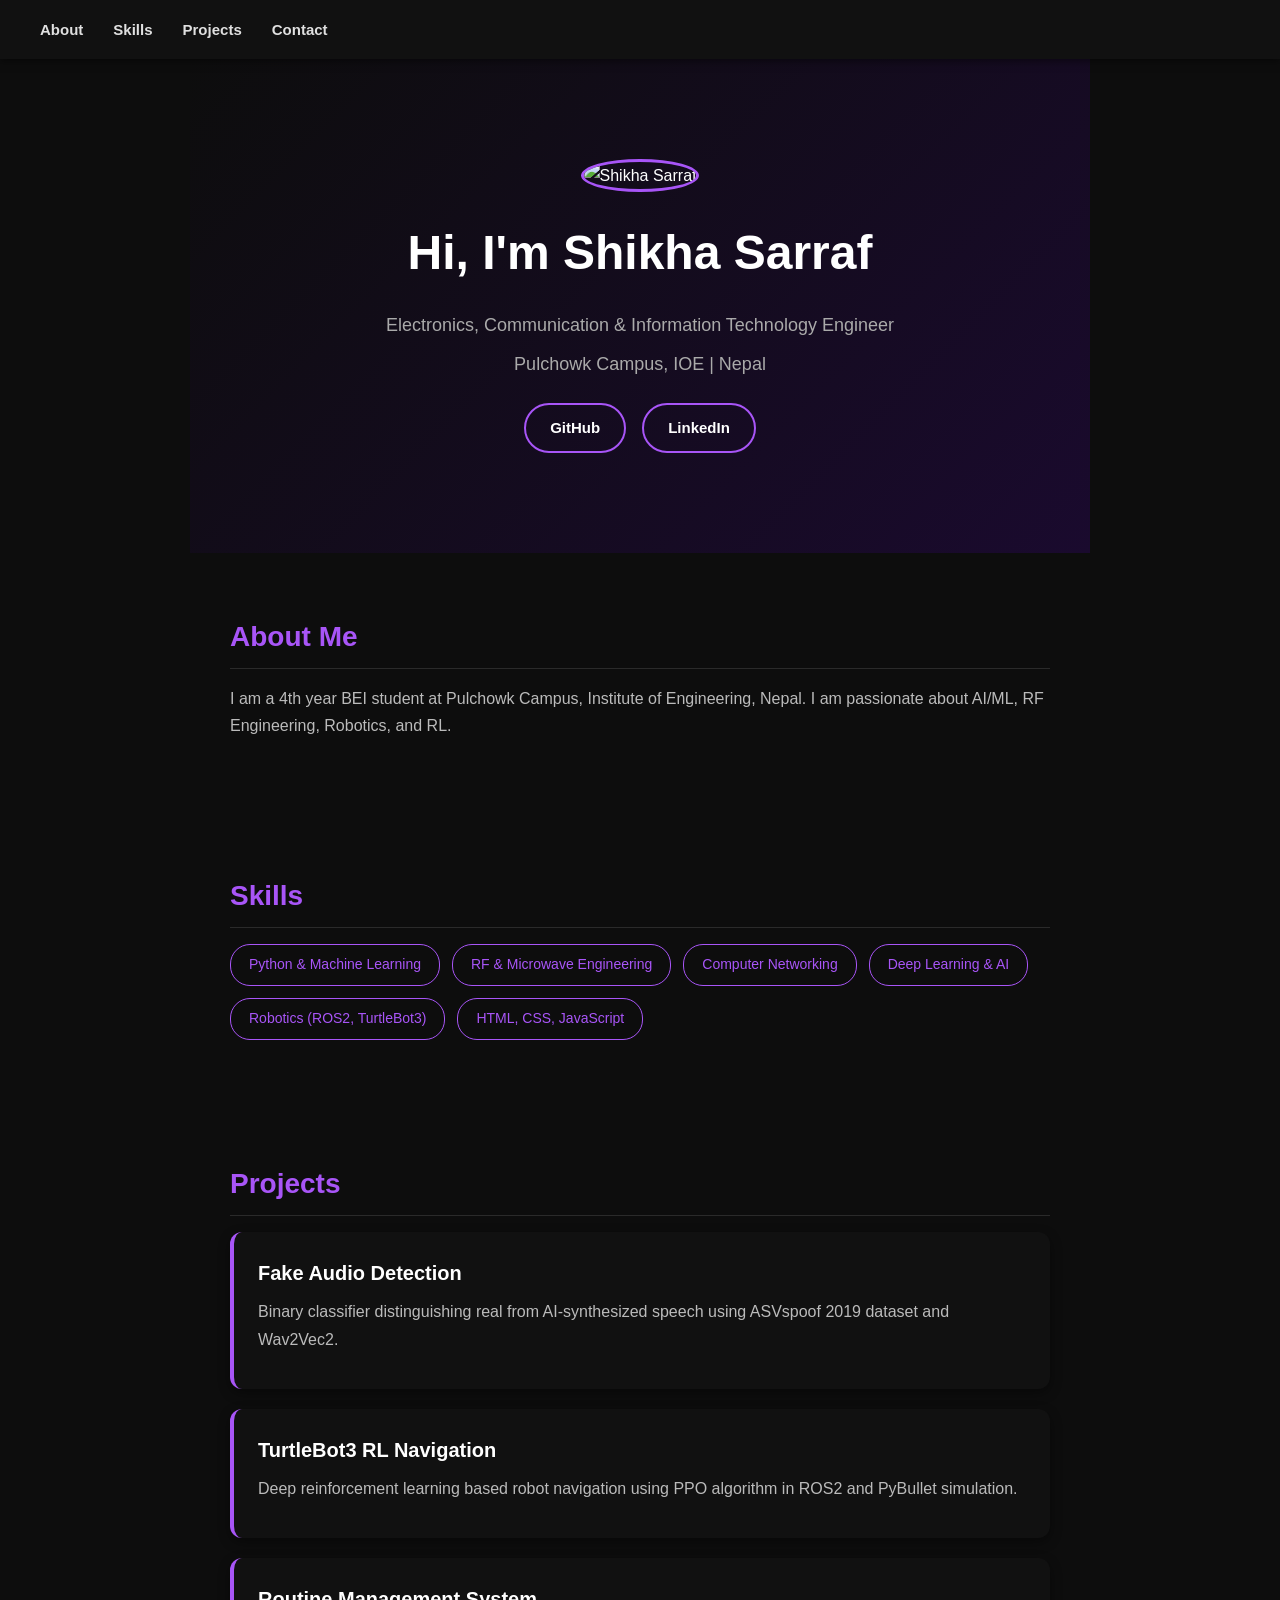
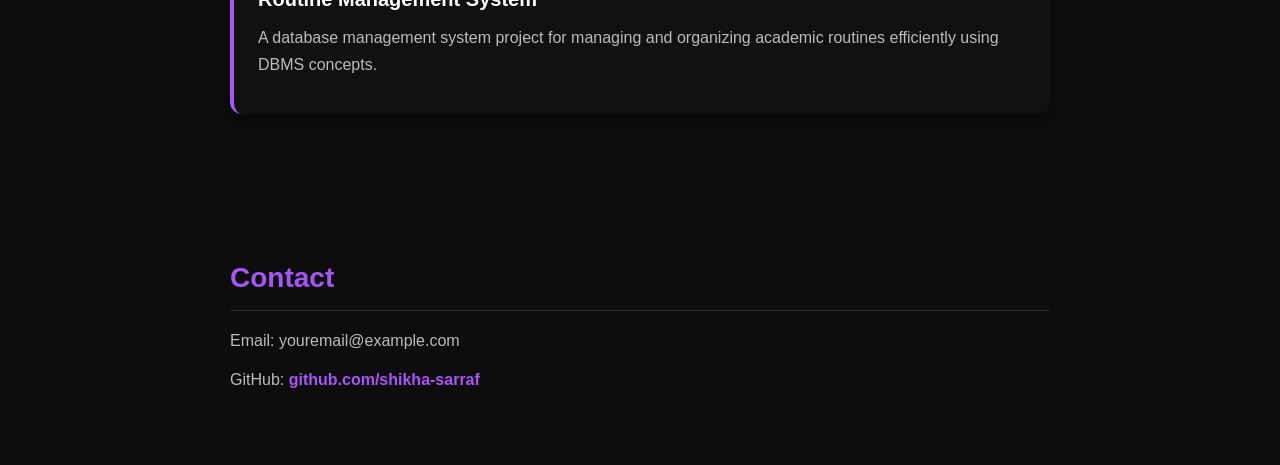
==== index.html @ 9a31b522 "Add social links" ====
<!DOCTYPE html>
<html lang="en">
  <head>
    <meta charset="UTF-8">
    <meta name="viewport" content="width=device-width, initial-scale=1.0">
    <meta name="author" content="Shikha Sarraf">
    <meta name="description" content="Portfolio of Shikha Sarraf - ECIT Engineer">
    <link rel="stylesheet" href="style.css">
    <title>Shikha Sarraf | Portfolio</title>
  </head>
  <body>

    <!-- NAVIGATION -->
    <nav>
      <ul>
        <li><a href="#about">About</a></li>
        <li><a href="#skills">Skills</a></li>
        <li><a href="#projects">Projects</a></li>
        <li><a href="#contact">Contact</a></li>
      </ul>
    </nav>

    <!-- HERO SECTION -->
    
    <section id="hero">
      <img src="me.png" alt="Shikha Sarraf" class="profile-photo">
      <h1>Hi, I'm Shikha Sarraf</h1>
      <p>Electronics, Communication & Information Technology Engineer</p>
      <p>Pulchowk Campus, IOE | Nepal</p>
      <div class="social-links">
        <a href="https://github.com/shikha-sarraf" target="_blank">GitHub</a>
        <a href="https://www.linkedin.com/in/shikha-sarraf-b10325328/" target="_blank">LinkedIn</a>
      </div>
    </section>

    <!-- ABOUT SECTION -->
    <section id="about">
      <h2>About Me</h2>
      <p>I am a 4th year BEI student at Pulchowk Campus, Institute of Engineering, Nepal. I am passionate about AI/ML, RF Engineering, Robotics, and RL.</p>
    </section>

    <!-- SKILLS SECTION -->
    <section id="skills">
      <h2>Skills</h2>
      <ul>
        <li>Python & Machine Learning</li>
        <li>RF & Microwave Engineering</li>
        <li>Computer Networking</li>
        <li>Deep Learning & AI</li>
        <li>Robotics (ROS2, TurtleBot3)</li>
        <li>HTML, CSS, JavaScript</li>
      </ul>
    </section>

    <!-- PROJECTS SECTION -->
    <section id="projects">
      <h2>Projects</h2>

      <div class="project-card">
        <h3>Fake Audio Detection</h3>
        <p>Binary classifier distinguishing real from AI-synthesized speech using ASVspoof 2019 dataset and Wav2Vec2.</p>
      </div>

      <div class="project-card">
        <h3>TurtleBot3 RL Navigation</h3>
        <p>Deep reinforcement learning based robot navigation using PPO algorithm in ROS2 and PyBullet simulation.</p>
      </div>

      <div class="project-card">
        <h3>Routine Management System</h3>
        <p>A database management system project for managing and organizing academic routines efficiently using DBMS concepts.</p>
      </div>

    </section>

    <!-- CONTACT SECTION -->
    <section id="contact">
      <h2>Contact</h2>
      <p>Email: youremail@example.com</p>
      <p>GitHub: <a href="https://github.com/shikha-sarraf">github.com/shikha-sarraf</a></p>
    </section>

    <script src="script.js"></script>
  </body>
</html>
---- style.css ----
/* RESET & BASE */
* {
  margin: 0;
  padding: 0;
  box-sizing: border-box;
}

body {
  font-family: 'Segoe UI', sans-serif;
  background-color: #0d0d0d;
  color: #e0e0e0;
  line-height: 1.7;
}

/* NAVIGATION */
nav {
  background-color: #111111;
  padding: 16px 40px;
  box-shadow: 0 2px 8px rgba(0,0,0,0.5);
  position: sticky;
  top: 0;
  z-index: 100;
}

nav ul {
  list-style: none;
  display: flex;
  gap: 30px;
}

nav ul li a {
  text-decoration: none;
  color: #e0e0e0;
  font-weight: 600;
  font-size: 15px;
}

nav ul li a:hover {
  color: #a855f7;
}

/* HERO SECTION */

.profile-photo {
  width: 150px;
  height: 150px;
  border-radius: 50%;
  object-fit: cover;
  border: 3px solid #a855f7;
  margin-bottom: 20px;
}

#hero {
  background: linear-gradient(135deg, #0d0d0d, #1a0a2e);
  color: white;
  padding: 100px 40px;
  text-align: center;
}

#hero h1 {
  font-size: 48px;
  margin-bottom: 16px;
  color: #ffffff;
}

#hero p {
  font-size: 18px;
  margin-bottom: 8px;
  color: #aaaaaa;
}

/* SECTIONS */
section {
  padding: 60px 40px;
  max-width: 900px;
  margin: 0 auto;
}

h2 {
  font-size: 28px;
  color: #a855f7;
  margin-bottom: 16px;
  border-bottom: 1px solid #2a2a2a;
  padding-bottom: 8px;
}

p {
  font-size: 16px;
  color: #bbbbbb;
  margin-bottom: 12px;
}

/* SKILLS */
#skills ul {
  list-style: none;
  display: flex;
  flex-wrap: wrap;
  gap: 12px;
  margin-top: 16px;
}

#skills ul li {
  background-color: transparent;
  color: #a855f7;
  padding: 8px 18px;
  border-radius: 20px;
  font-size: 14px;
  font-weight: 500;
  border: 1px solid #a855f7;
}

/* PROJECT CARDS */
.project-card {
  background: #111111;
  border-radius: 12px;
  padding: 24px;
  margin-bottom: 20px;
  box-shadow: 0 4px 12px rgba(0,0,0,0.4);
  border-left: 4px solid #a855f7;
}

.project-card h3 {
  font-size: 20px;
  color: #ffffff;
  margin-bottom: 8px;
}

/* CONTACT */
#contact a {
  color: #a855f7;
  text-decoration: none;
  font-weight: 600;
}

#contact a:hover {
  color: #ffffff;
  text-decoration: underline;
}

.social-links {
  display: flex;
  gap: 16px;
  justify-content: center;
  margin-top: 24px;
}

.social-links a {
  text-decoration: none;
  color: #ffffff;
  border: 2px solid #a855f7;
  padding: 10px 24px;
  border-radius: 25px;
  font-weight: 600;
  font-size: 15px;
  transition: all 0.3s ease;
}

.social-links a:hover {
  background-color: #a855f7;
  color: #ffffff;
}
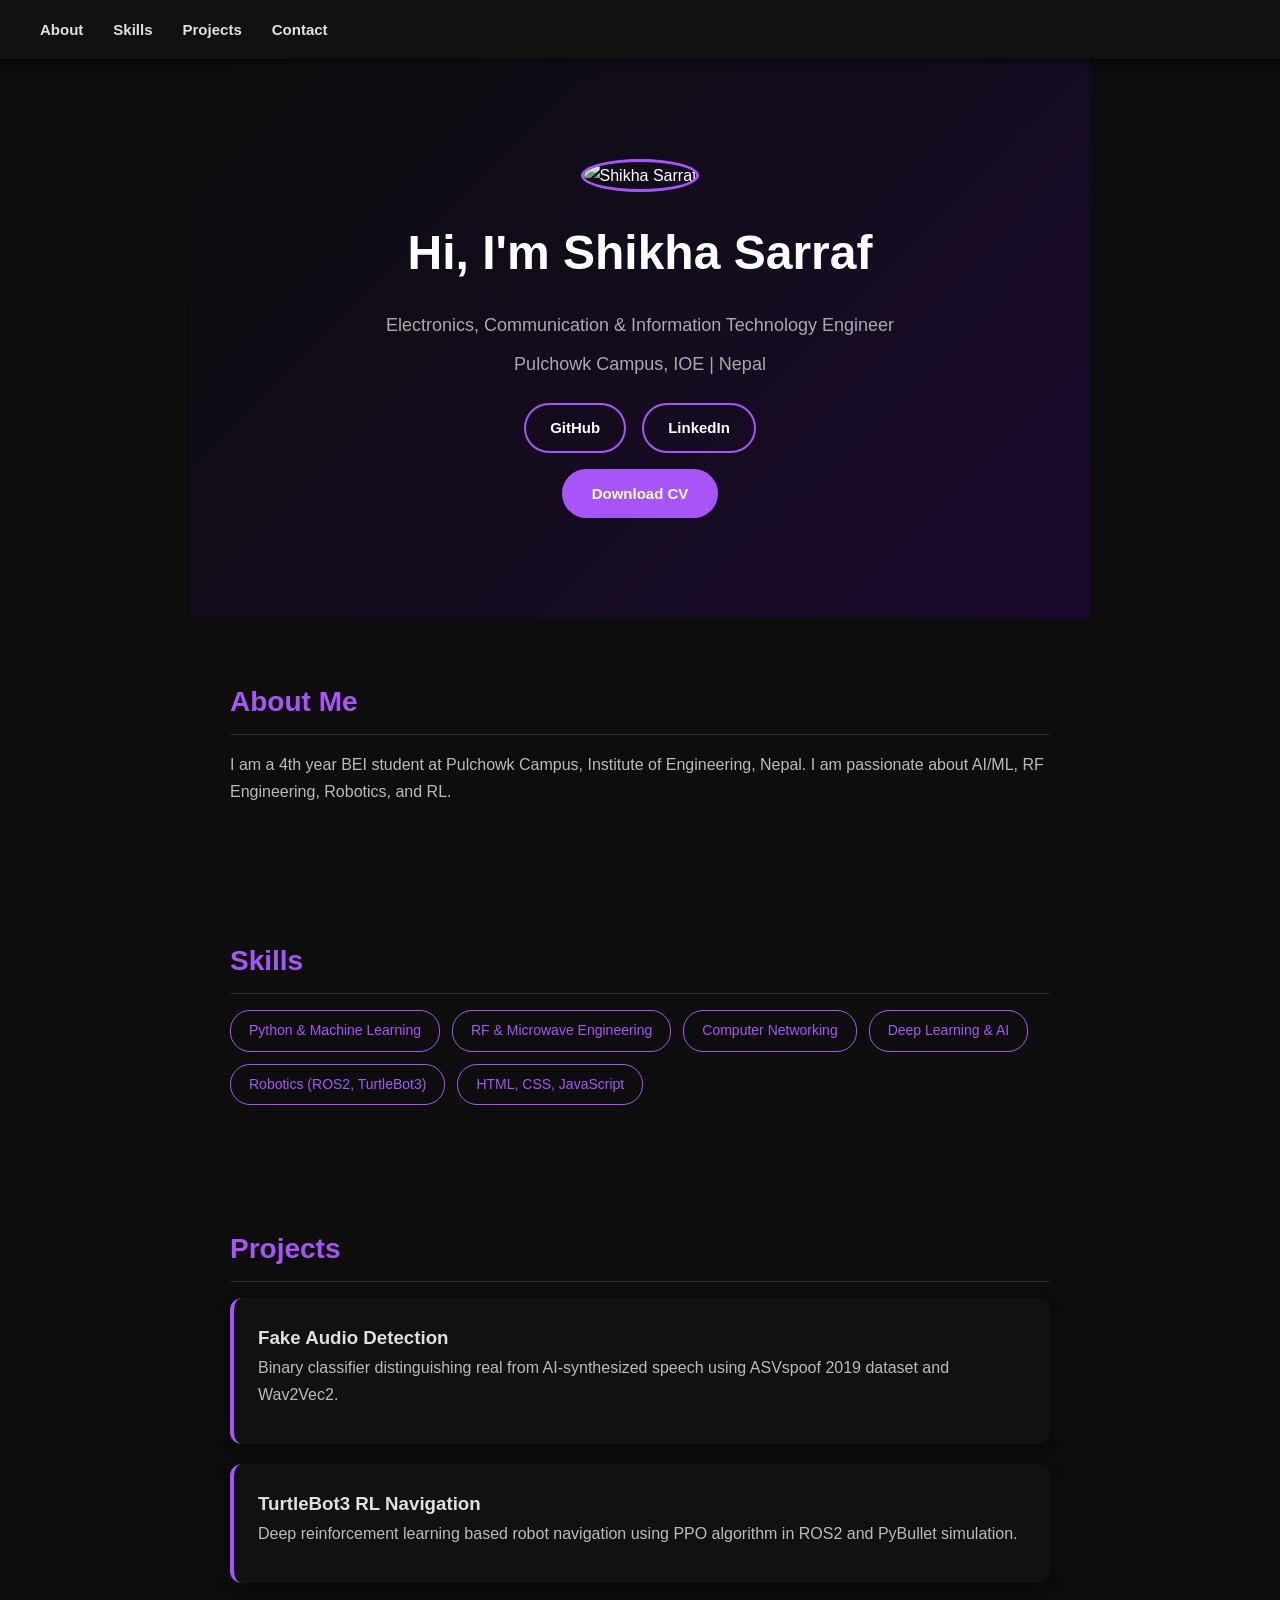
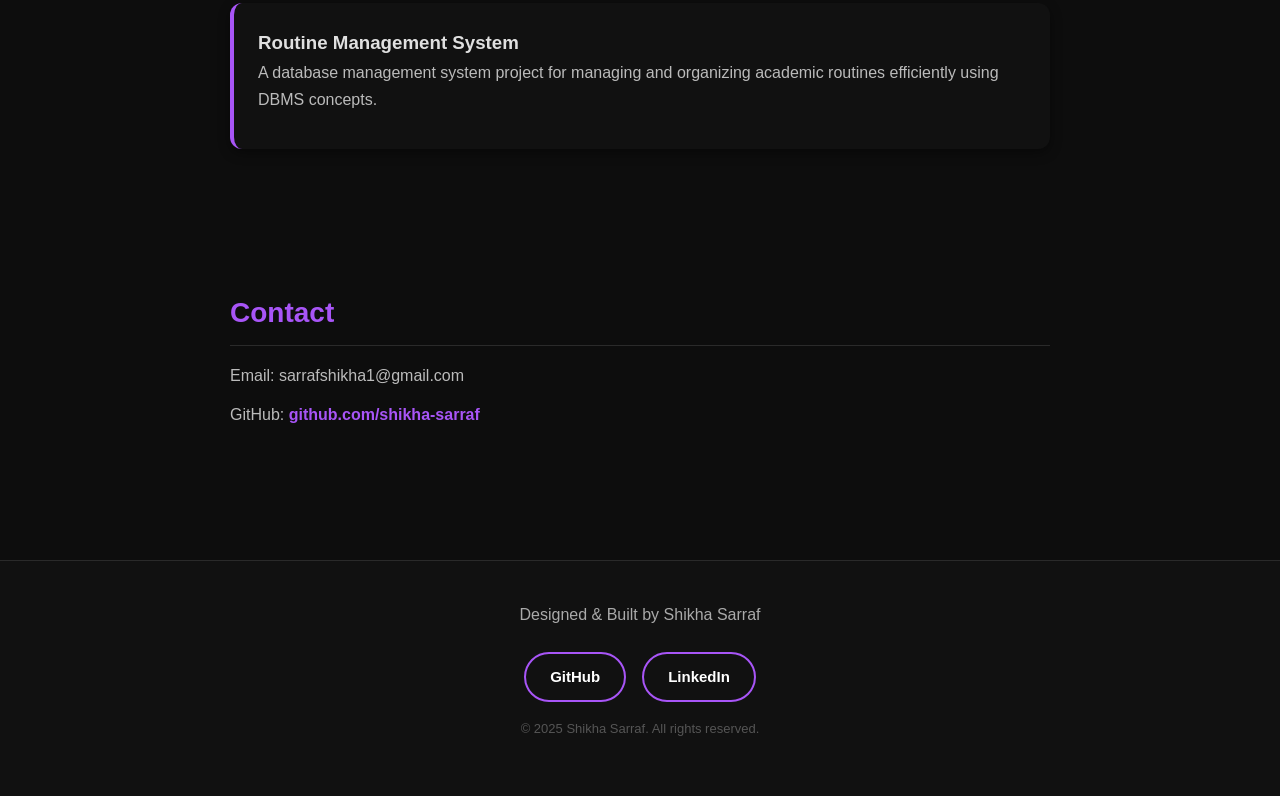
==== commit 60dc773b: "Add CV and animations" ====
--- a/index.html
+++ b/index.html
@@ -8,6 +8,7 @@
     <link rel="stylesheet" href="style.css">
     <title>Shikha Sarraf | Portfolio</title>
   </head>
+
   <body>
 
     <!-- NAVIGATION -->
@@ -22,7 +23,7 @@
 
     <!-- HERO SECTION -->
     
-    <section id="hero">
+    <section id="hero" class="fade-in">
       <img src="me.png" alt="Shikha Sarraf" class="profile-photo">
       <h1>Hi, I'm Shikha Sarraf</h1>
       <p>Electronics, Communication & Information Technology Engineer</p>
@@ -31,16 +32,17 @@
         <a href="https://github.com/shikha-sarraf" target="_blank">GitHub</a>
         <a href="https://www.linkedin.com/in/shikha-sarraf-b10325328/" target="_blank">LinkedIn</a>
       </div>
+      <a href="shikha-sarraf_cv.pdf" download class="cv-btn">Download CV</a>
     </section>
 
     <!-- ABOUT SECTION -->
-    <section id="about">
+    <section id="about" class="fade-in">
       <h2>About Me</h2>
       <p>I am a 4th year BEI student at Pulchowk Campus, Institute of Engineering, Nepal. I am passionate about AI/ML, RF Engineering, Robotics, and RL.</p>
     </section>
 
     <!-- SKILLS SECTION -->
-    <section id="skills">
+    <section id="skills" class="fade-in">
       <h2>Skills</h2>
       <ul>
         <li>Python & Machine Learning</li>
@@ -53,7 +55,7 @@
     </section>
 
     <!-- PROJECTS SECTION -->
-    <section id="projects">
+    <section id="projects" class="fade-in">
       <h2>Projects</h2>
 
       <div class="project-card">
@@ -74,12 +76,21 @@
     </section>
 
     <!-- CONTACT SECTION -->
-    <section id="contact">
+    <section id="contact" class="fade-in">
       <h2>Contact</h2>
-      <p>Email: youremail@example.com</p>
+      <p>Email: sarrafshikha1@gmail.com</p>
       <p>GitHub: <a href="https://github.com/shikha-sarraf">github.com/shikha-sarraf</a></p>
     </section>
 
     <script src="script.js"></script>
+    <!-- FOOTER -->
+    <footer>
+      <p>Designed & Built by Shikha Sarraf</p>
+      <div class="social-links">
+        <a href="https://github.com/shikha-sarraf" target="_blank">GitHub</a>
+        <a href="https://www.linkedin.com/in/shikha-sarraf-b10325328/" target="_blank">LinkedIn</a>
+      </div>
+      <p class="copyright">© 2025 Shikha Sarraf. All rights reserved.</p>
+    </footer>
   </body>
 </html>
--- a/style.css
+++ b/style.css
@@ -117,13 +117,16 @@
   margin-bottom: 20px;
   box-shadow: 0 4px 12px rgba(0,0,0,0.4);
   border-left: 4px solid #a855f7;
-}
-
-.project-card h3 {
-  font-size: 20px;
-  color: #ffffff;
-  margin-bottom: 8px;
-}
+  transition: all 0.3s ease;
+  cursor: pointer;
+}
+
+.project-card:hover {
+  transform: translateY(-5px);
+  box-shadow: 0 8px 25px rgba(168, 85, 247, 0.3);
+  border-left: 4px solid #a855f7;
+}
+
 
 /* CONTACT */
 #contact a {
@@ -158,4 +161,51 @@
 .social-links a:hover {
   background-color: #a855f7;
   color: #ffffff;
+}
+/* FOOTER */
+footer {
+  background-color: #111111;
+  text-align: center;
+  padding: 40px 20px;
+  margin-top: 60px;
+  border-top: 1px solid #2a2a2a;
+}
+
+footer p {
+  color: #aaaaaa;
+  margin-bottom: 16px;
+}
+
+footer .copyright {
+  color: #555555;
+  font-size: 13px;
+  margin-top: 16px;
+}
+.cv-btn {
+  display: inline-block;
+  margin-top: 16px;
+  padding: 12px 30px;
+  background-color: #a855f7;
+  color: white;
+  text-decoration: none;
+  border-radius: 25px;
+  font-weight: 600;
+  font-size: 15px;
+  transition: all 0.3s ease;
+}
+
+.cv-btn:hover {
+  background-color: #9333ea;
+  transform: translateY(-2px);
+}
+/* SCROLL ANIMATION */
+.fade-in {
+  opacity: 0;
+  transform: translateY(30px);
+  transition: opacity 0.6s ease, transform 0.6s ease;
+}
+
+.fade-in.visible {
+  opacity: 1;
+  transform: translateY(0);
 }
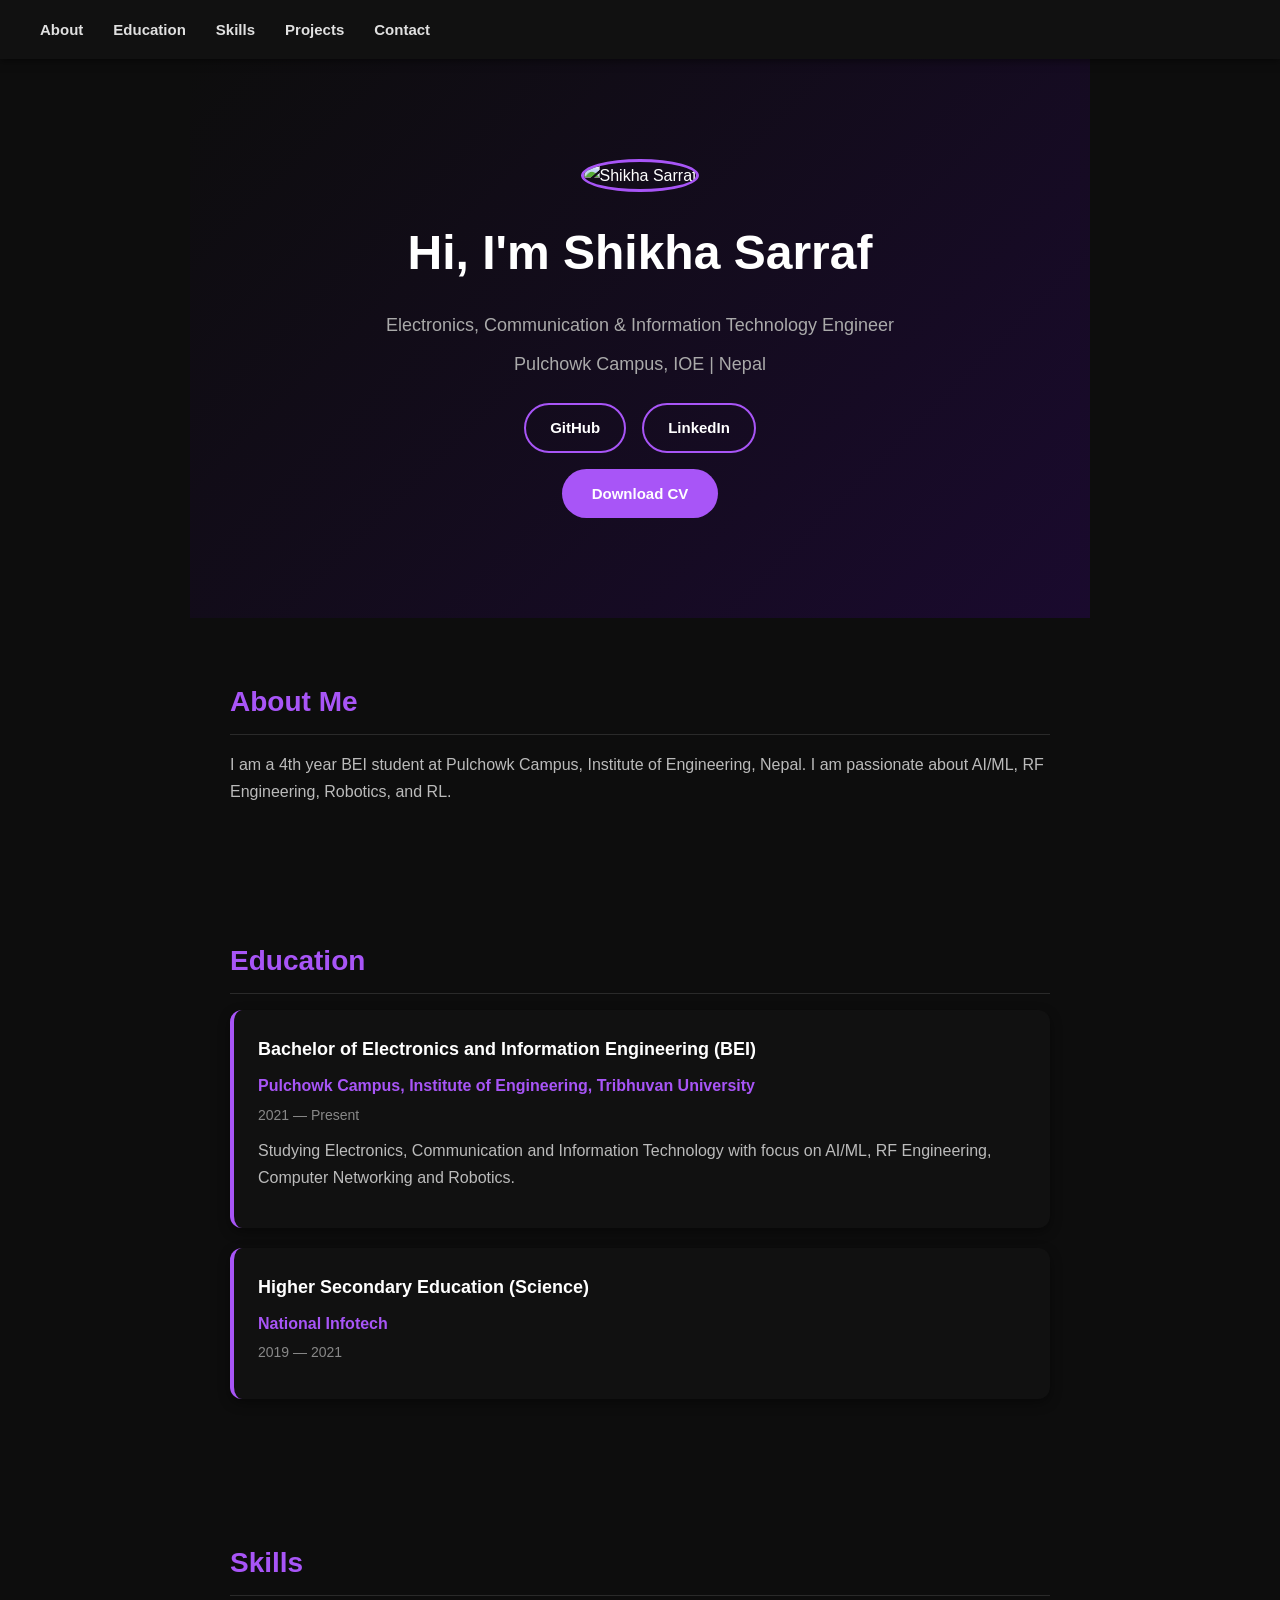
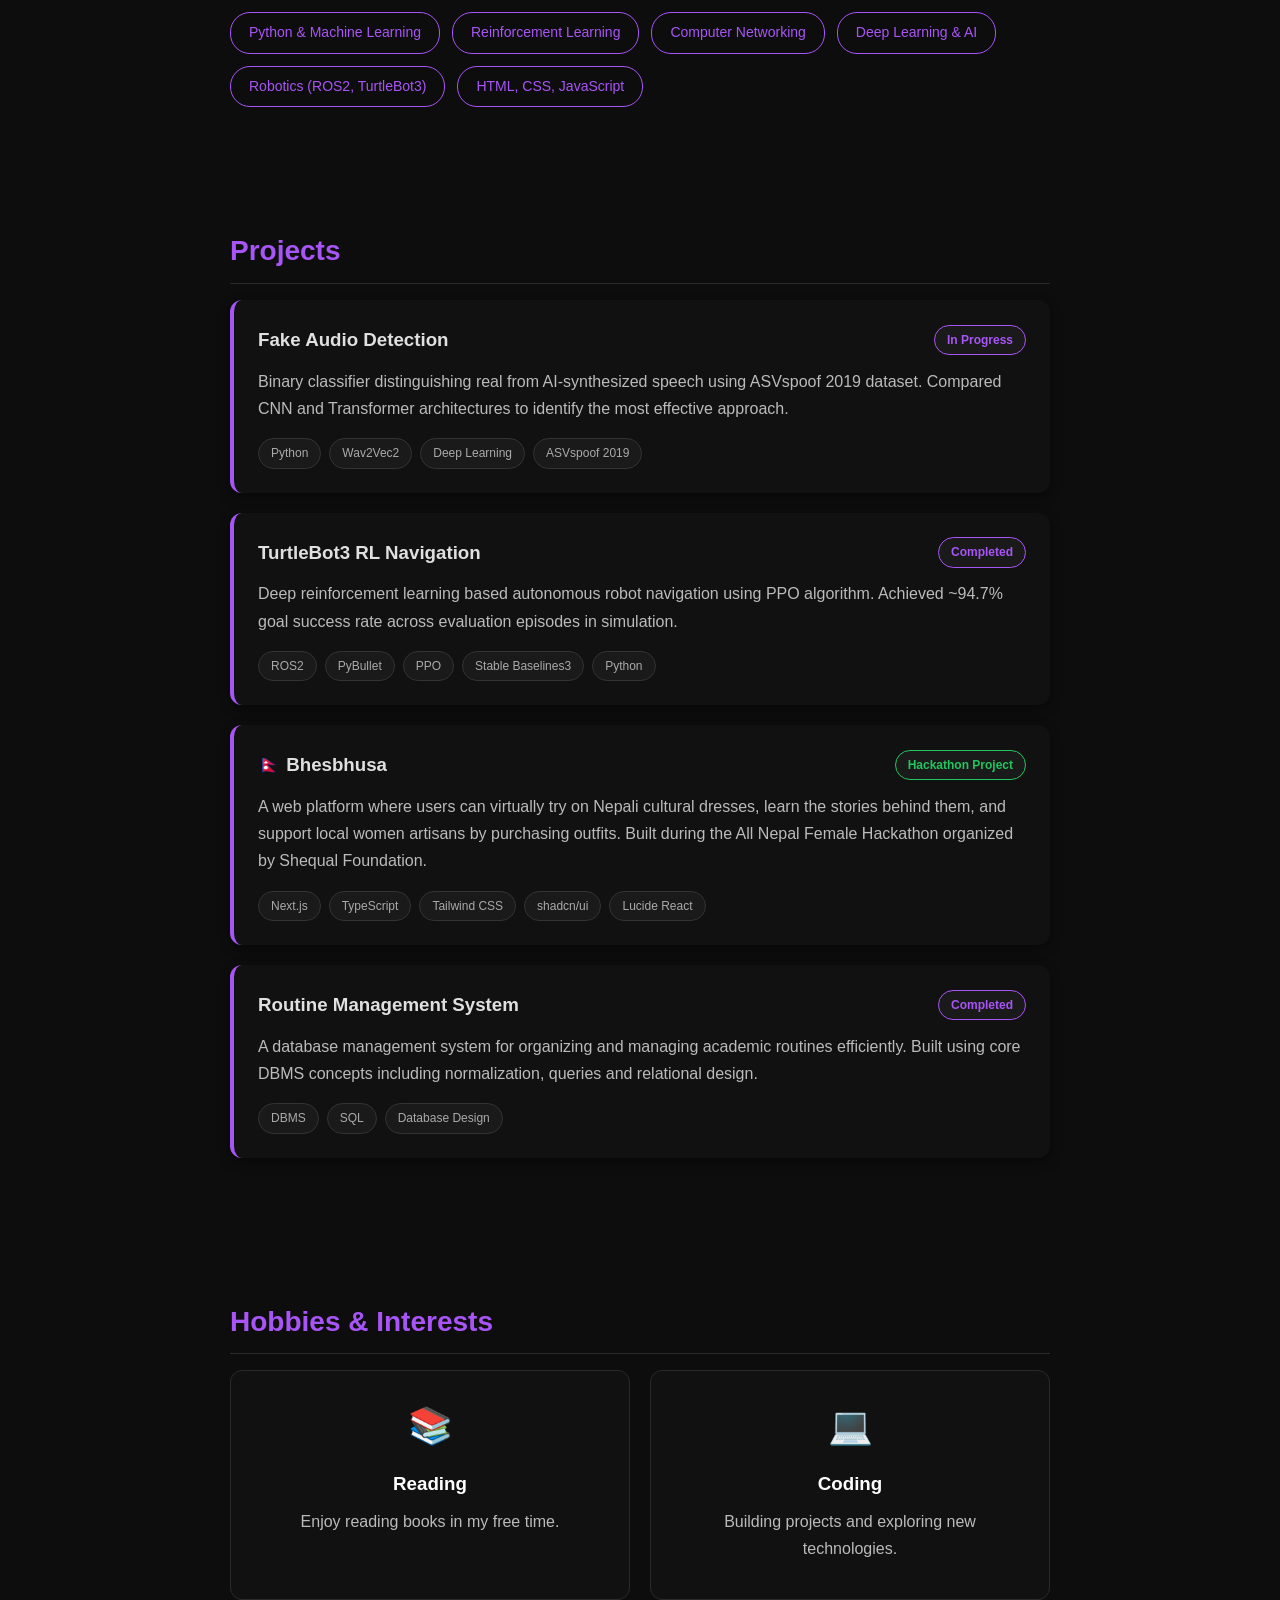
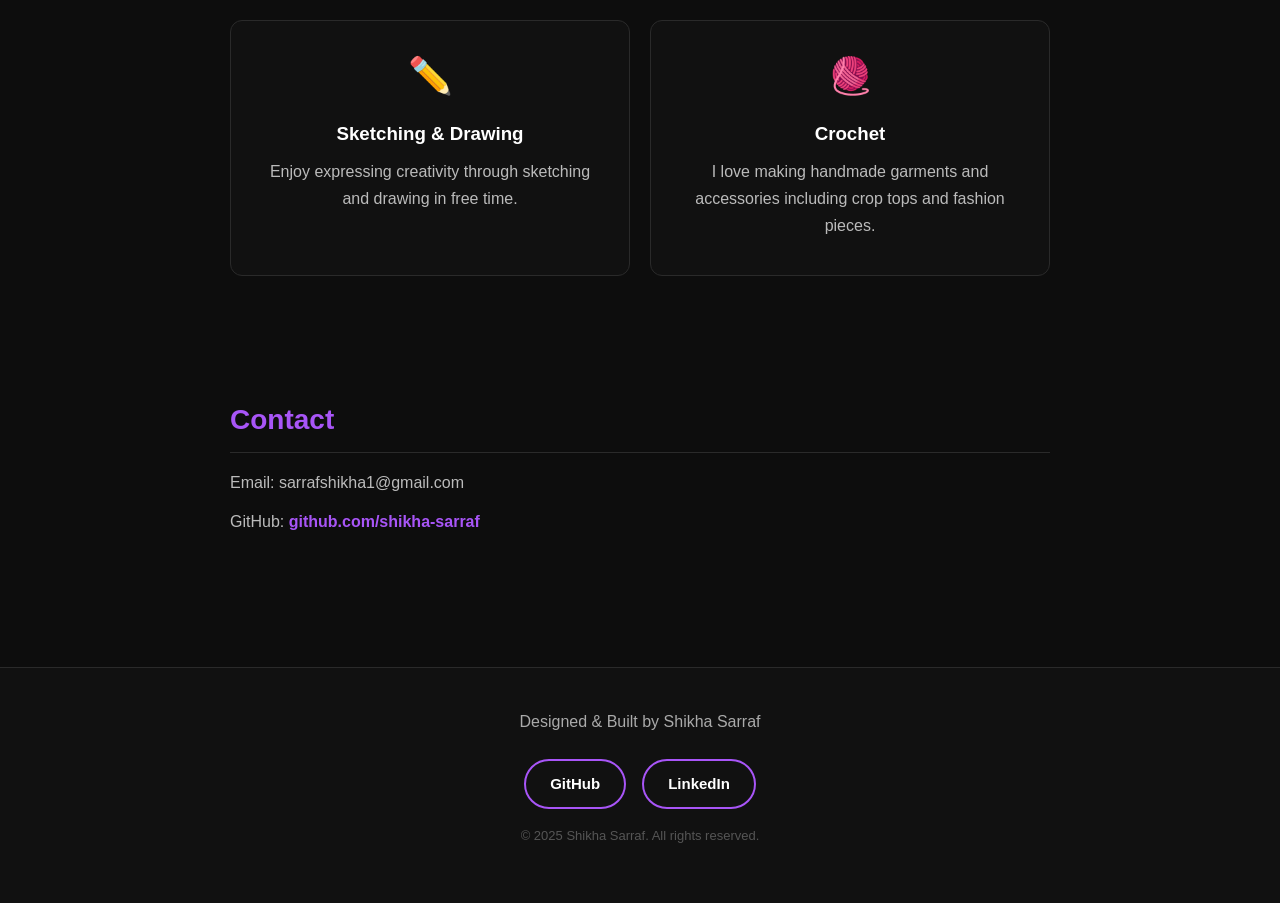
==== commit deddf788: "Add education, hobbies, improved projects, design improvements" ====
--- a/index.html
+++ b/index.html
@@ -15,6 +15,7 @@
     <nav>
       <ul>
         <li><a href="#about">About</a></li>
+        <li><a href="#education">Education</a></li>
         <li><a href="#skills">Skills</a></li>
         <li><a href="#projects">Projects</a></li>
         <li><a href="#contact">Contact</a></li>
@@ -41,12 +42,31 @@
       <p>I am a 4th year BEI student at Pulchowk Campus, Institute of Engineering, Nepal. I am passionate about AI/ML, RF Engineering, Robotics, and RL.</p>
     </section>
 
+    <!-- EDUCATION SECTION -->
+    <section id="education" class="fade-in">
+      <h2>Education</h2>
+
+      <div class="education-card">
+        <h3>Bachelor of Electronics and Information Engineering (BEI)</h3>
+        <p class="institution">Pulchowk Campus, Institute of Engineering, Tribhuvan University</p>
+        <p class="year">2021 — Present</p>
+        <p>Studying Electronics, Communication and Information Technology with focus on AI/ML, RF Engineering, Computer Networking and Robotics.</p>
+      </div>
+
+      <div class="education-card">
+        <h3>Higher Secondary Education (Science)</h3>
+        <p class="institution">National Infotech</p>
+        <p class="year">2019 — 2021</p>
+      </div>
+
+    </section>
+
     <!-- SKILLS SECTION -->
     <section id="skills" class="fade-in">
       <h2>Skills</h2>
       <ul>
         <li>Python & Machine Learning</li>
-        <li>RF & Microwave Engineering</li>
+        <li>Reinforcement Learning</li>
         <li>Computer Networking</li>
         <li>Deep Learning & AI</li>
         <li>Robotics (ROS2, TurtleBot3)</li>
@@ -59,20 +79,95 @@
       <h2>Projects</h2>
 
       <div class="project-card">
-        <h3>Fake Audio Detection</h3>
-        <p>Binary classifier distinguishing real from AI-synthesized speech using ASVspoof 2019 dataset and Wav2Vec2.</p>
+        <div class="project-header">
+          <h3>Fake Audio Detection</h3>
+          <span class="project-status">In Progress</span>
+        </div>
+        <p>Binary classifier distinguishing real from AI-synthesized speech using ASVspoof 2019 dataset. Compared CNN and Transformer architectures to identify the most effective approach.</p>
+        <div class="project-tech">
+          <span>Python</span>
+          <span>Wav2Vec2</span>
+          <span>Deep Learning</span>
+          <span>ASVspoof 2019</span>
+        </div>
       </div>
 
       <div class="project-card">
-        <h3>TurtleBot3 RL Navigation</h3>
-        <p>Deep reinforcement learning based robot navigation using PPO algorithm in ROS2 and PyBullet simulation.</p>
+        <div class="project-header">
+          <h3>TurtleBot3 RL Navigation</h3>
+          <span class="project-status">Completed</span>
+        </div>
+        <p>Deep reinforcement learning based autonomous robot navigation using PPO algorithm. Achieved ~94.7% goal success rate across evaluation episodes in simulation.</p>
+        <div class="project-tech">
+          <span>ROS2</span>
+          <span>PyBullet</span>
+          <span>PPO</span>
+          <span>Stable Baselines3</span>
+          <span>Python</span>
+        </div>
       </div>
 
       <div class="project-card">
-        <h3>Routine Management System</h3>
-        <p>A database management system project for managing and organizing academic routines efficiently using DBMS concepts.</p>
+        <div class="project-header">
+          <h3>🇳🇵 Bhesbhusa</h3>
+          <span class="project-status hackathon">Hackathon Project</span>
+        </div>
+        <p>A web platform where users can virtually try on Nepali cultural dresses, learn the stories behind them, and support local women artisans by purchasing outfits. Built during the All Nepal Female Hackathon organized by Shequal Foundation.</p>
+        <div class="project-tech">
+          <span>Next.js</span>
+          <span>TypeScript</span>
+          <span>Tailwind CSS</span>
+          <span>shadcn/ui</span>
+          <span>Lucide React</span>
+        </div>
       </div>
 
+      <div class="project-card">
+        <div class="project-header">
+          <h3>Routine Management System</h3>
+          <span class="project-status">Completed</span>
+        </div>
+        <p>A database management system for organizing and managing academic routines efficiently. Built using core DBMS concepts including normalization, queries and relational design.</p>
+        <div class="project-tech">
+          <span>DBMS</span>
+          <span>SQL</span>
+          <span>Database Design</span>
+        </div>
+      </div>
+
+    </section>
+
+    <!-- HOBBIES SECTION -->
+    <section id="hobbies" class="fade-in">
+      <h2>Hobbies & Interests</h2>
+
+      <div class="hobbies-grid">
+
+        <div class="hobby-card">
+          <span class="hobby-icon">📚</span>
+          <h3>Reading</h3>
+          <p>Enjoy reading books in my free time.</p>
+        </div>
+
+        <div class="hobby-card">
+          <span class="hobby-icon">💻</span>
+          <h3>Coding</h3>
+          <p>Building projects and exploring new technologies.</p>
+        </div>
+
+        <div class="hobby-card">
+          <span class="hobby-icon">✏️</span>
+          <h3>Sketching & Drawing</h3>
+          <p>Enjoy expressing creativity through sketching and drawing in free time.</p>
+        </div>
+
+        <div class="hobby-card">
+          <span class="hobby-icon">🧶</span>
+          <h3>Crochet</h3>
+          <p>I love making handmade garments and accessories including crop tops and fashion pieces.</p>
+        </div>
+
+      </div>
     </section>
 
     <!-- CONTACT SECTION -->
@@ -82,7 +177,6 @@
       <p>GitHub: <a href="https://github.com/shikha-sarraf">github.com/shikha-sarraf</a></p>
     </section>
 
-    <script src="script.js"></script>
     <!-- FOOTER -->
     <footer>
       <p>Designed & Built by Shikha Sarraf</p>
@@ -92,5 +186,11 @@
       </div>
       <p class="copyright">© 2025 Shikha Sarraf. All rights reserved.</p>
     </footer>
+
+  <!-- BACK TO TOP -->
+  <button id="backToTop">↑</button>
+  <script src="script.js"></script>
+
   </body>
+  
 </html>
--- a/style.css
+++ b/style.css
@@ -208,4 +208,176 @@
 .fade-in.visible {
   opacity: 1;
   transform: translateY(0);
-}+}
+
+/* EDUCATION CARDS */
+.education-card {
+  background: #111111;
+  border-radius: 12px;
+  padding: 24px;
+  margin-bottom: 20px;
+  border-left: 4px solid #a855f7;
+  box-shadow: 0 4px 12px rgba(0,0,0,0.4);
+  transition: all 0.3s ease;
+}
+
+.education-card:hover {
+  transform: translateY(-5px);
+  box-shadow: 0 8px 25px rgba(168, 85, 247, 0.3);
+}
+
+.education-card h3 {
+  color: #ffffff;
+  font-size: 18px;
+  margin-bottom: 8px;
+}
+
+.institution {
+  color: #a855f7 !important;
+  font-weight: 600;
+  margin-bottom: 4px !important;
+}
+
+.year {
+  color: #888888 !important;
+  font-size: 14px !important;
+  margin-bottom: 10px !important;
+}
+
+/* HOBBIES */
+.hobbies-grid {
+  display: grid;
+  grid-template-columns: repeat(2, 1fr);
+  gap: 20px;
+  margin-top: 16px;
+}
+
+.hobby-card {
+  background: #111111;
+  border-radius: 12px;
+  padding: 24px;
+  text-align: center;
+  border: 1px solid #2a2a2a;
+  transition: all 0.3s ease;
+}
+
+.hobby-card:hover {
+  border-color: #a855f7;
+  transform: translateY(-5px);
+  box-shadow: 0 8px 25px rgba(168, 85, 247, 0.2);
+}
+
+.hobby-icon {
+  font-size: 36px;
+  display: block;
+  margin-bottom: 12px;
+}
+
+.hobby-card h3 {
+  color: #ffffff;
+  margin-bottom: 8px;
+}
+/* PROJECT HEADER */
+.project-header {
+  display: flex;
+  justify-content: space-between;
+  align-items: center;
+  margin-bottom: 12px;
+}
+
+.project-status {
+  background-color: #1a1a1a;
+  color: #a855f7;
+  border: 1px solid #a855f7;
+  padding: 4px 12px;
+  border-radius: 20px;
+  font-size: 12px;
+  font-weight: 600;
+}
+
+/* PROJECT TECH TAGS */
+.project-tech {
+  display: flex;
+  flex-wrap: wrap;
+  gap: 8px;
+  margin-top: 16px;
+}
+
+.project-tech span {
+  background-color: #1a1a1a;
+  color: #aaaaaa;
+  border: 1px solid #333333;
+  padding: 4px 12px;
+  border-radius: 20px;
+  font-size: 12px;
+}
+.project-card .project-status.hackathon {
+  color: #22c55e;
+  border-color: #22c55e;
+}
+/* SMOOTH SCROLL */
+html {
+  scroll-behavior: smooth;
+}
+/* BACK TO TOP BUTTON */
+#backToTop {
+  position: fixed;
+  bottom: 30px;
+  right: 30px;
+  background-color: #a855f7;
+  color: white;
+  border: none;
+  border-radius: 50%;
+  width: 45px;
+  height: 45px;
+  font-size: 20px;
+  cursor: pointer;
+  display: none;
+  z-index: 999;
+  transition: all 0.3s ease;
+}
+
+#backToTop:hover {
+  background-color: #9333ea;
+  transform: translateY(-3px);
+}
+/* MOBILE RESPONSIVE */
+@media (max-width: 768px) {
+  #hero h1 {
+    font-size: 32px;
+  }
+
+  #hero p {
+    font-size: 16px;
+  }
+
+  nav ul {
+    gap: 16px;
+    flex-wrap: wrap;
+    padding: 8px 0;
+  }
+
+  section {
+    padding: 40px 20px;
+  }
+
+  .hobbies-grid {
+    grid-template-columns: 1fr;
+  }
+
+  .project-header {
+    flex-direction: column;
+    align-items: flex-start;
+    gap: 8px;
+  }
+
+  .social-links {
+    flex-direction: column;
+    align-items: center;
+  }
+
+  .profile-photo {
+    width: 120px;
+    height: 120px;
+  }
+}
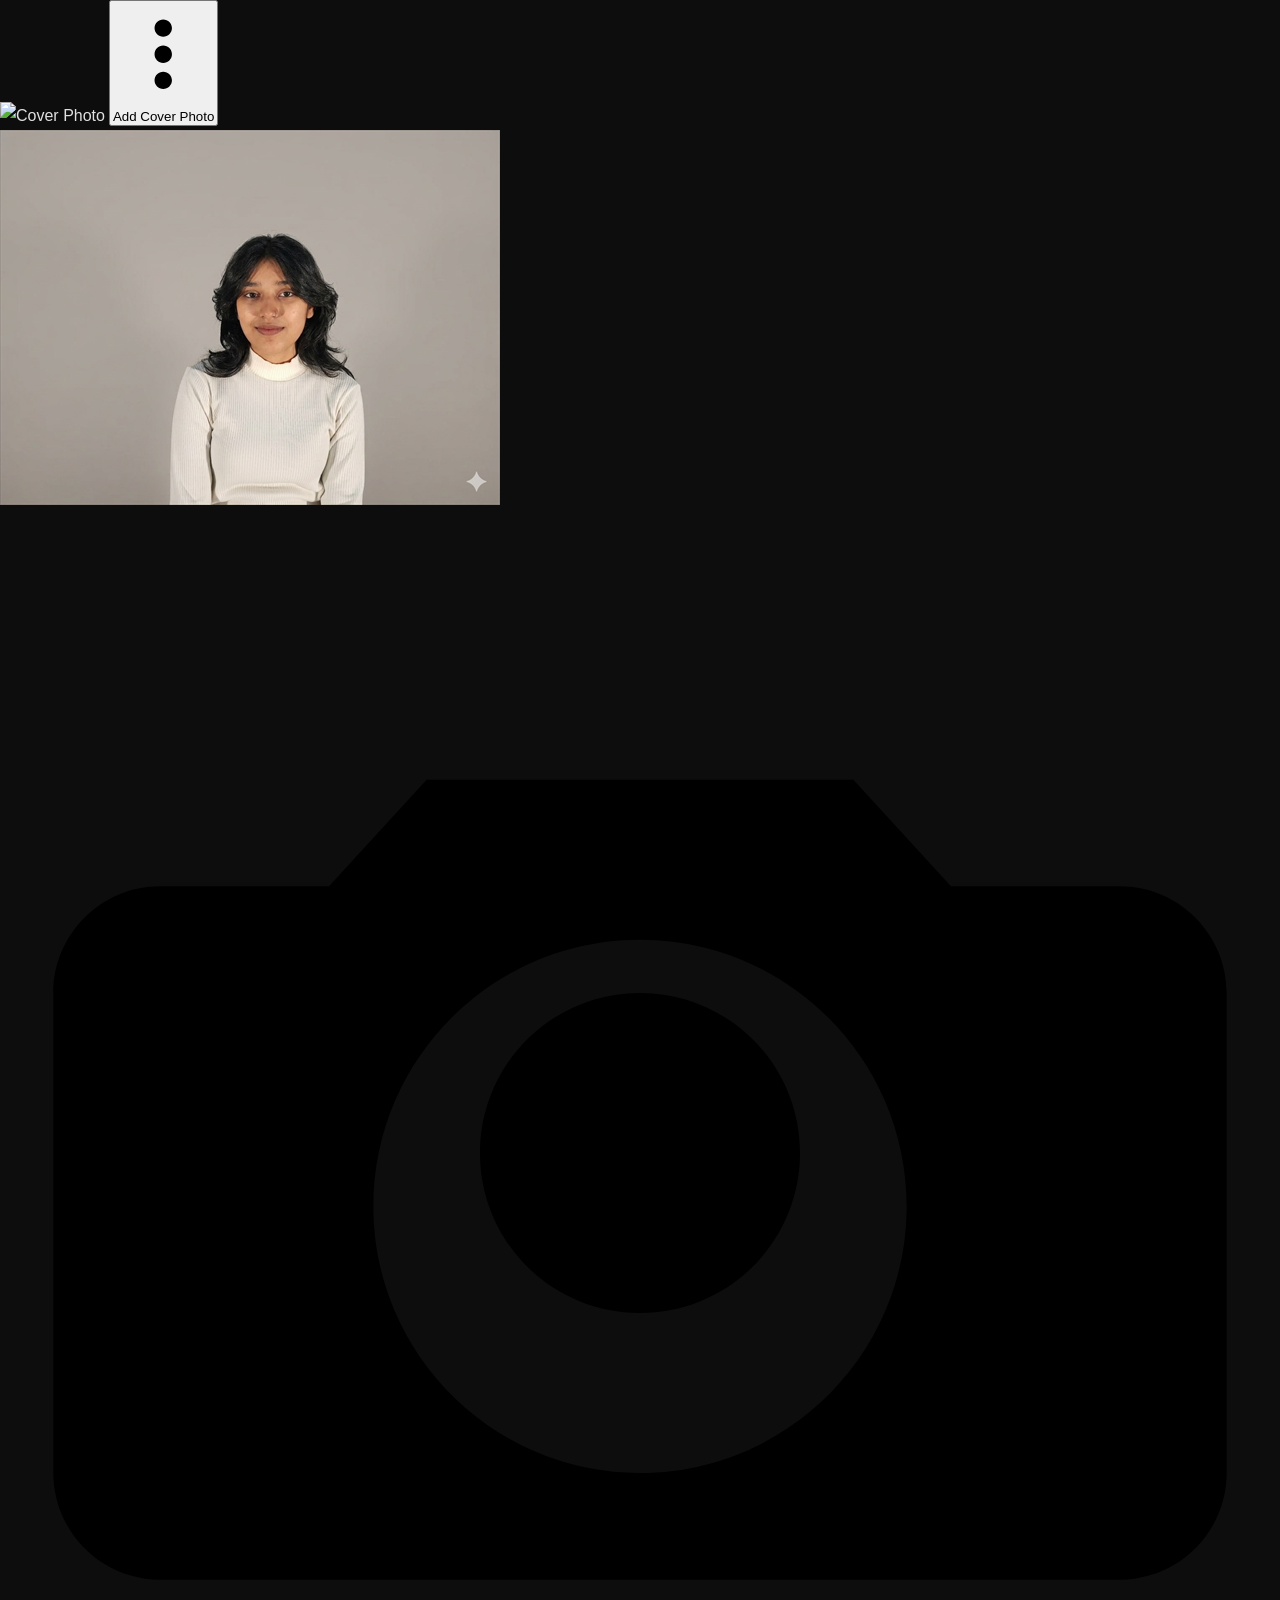
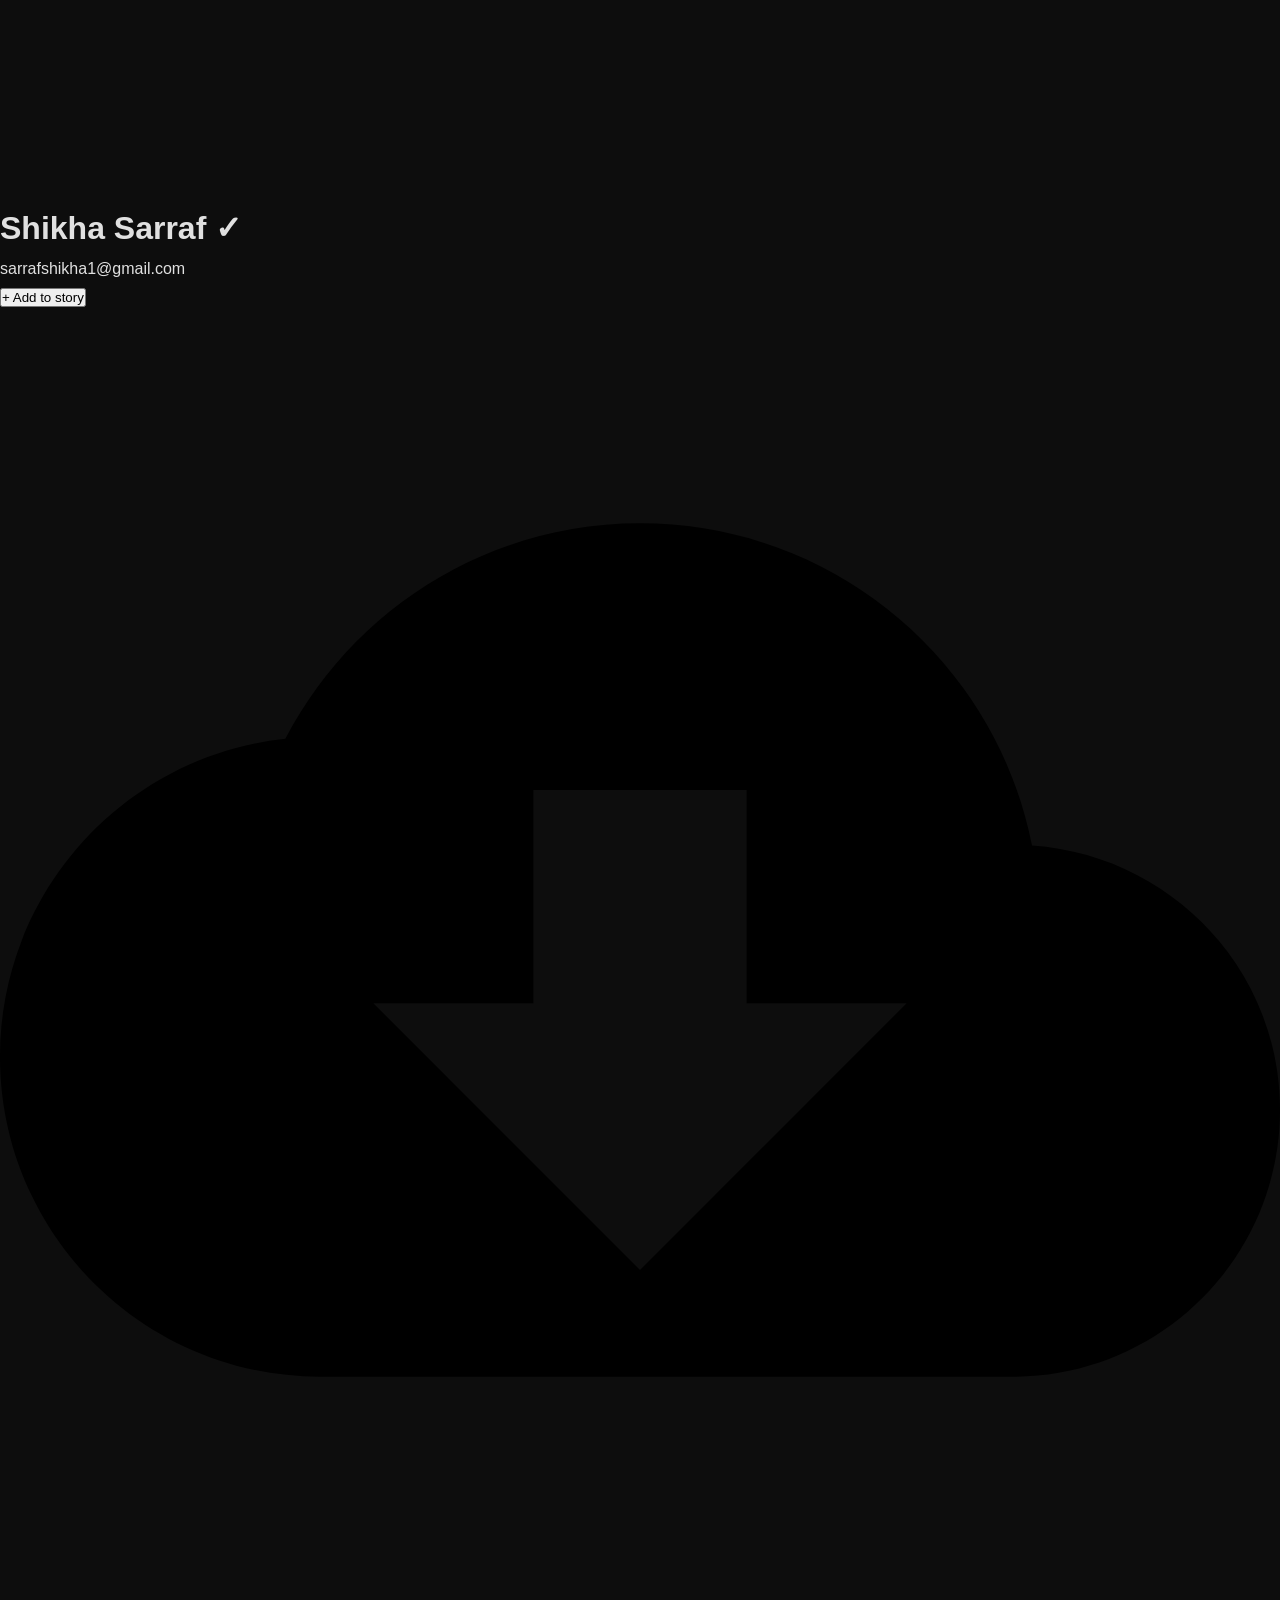
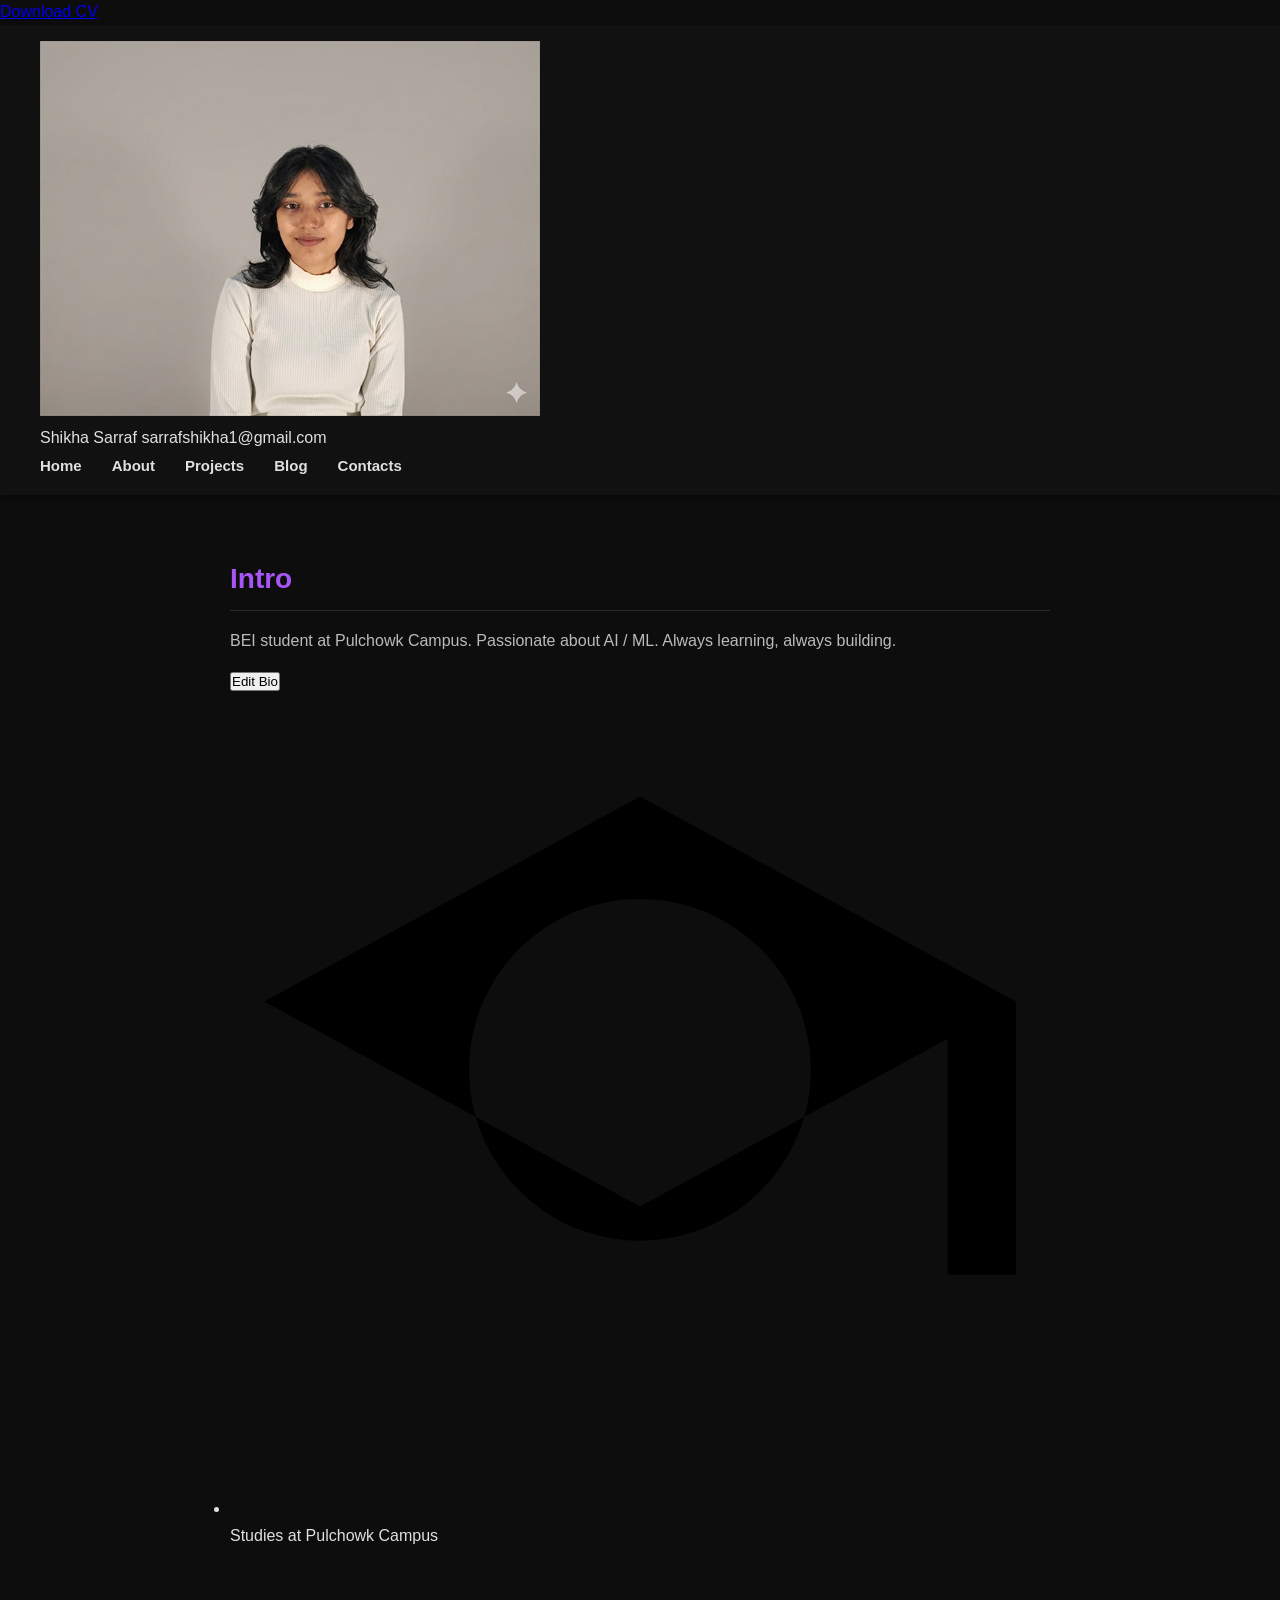
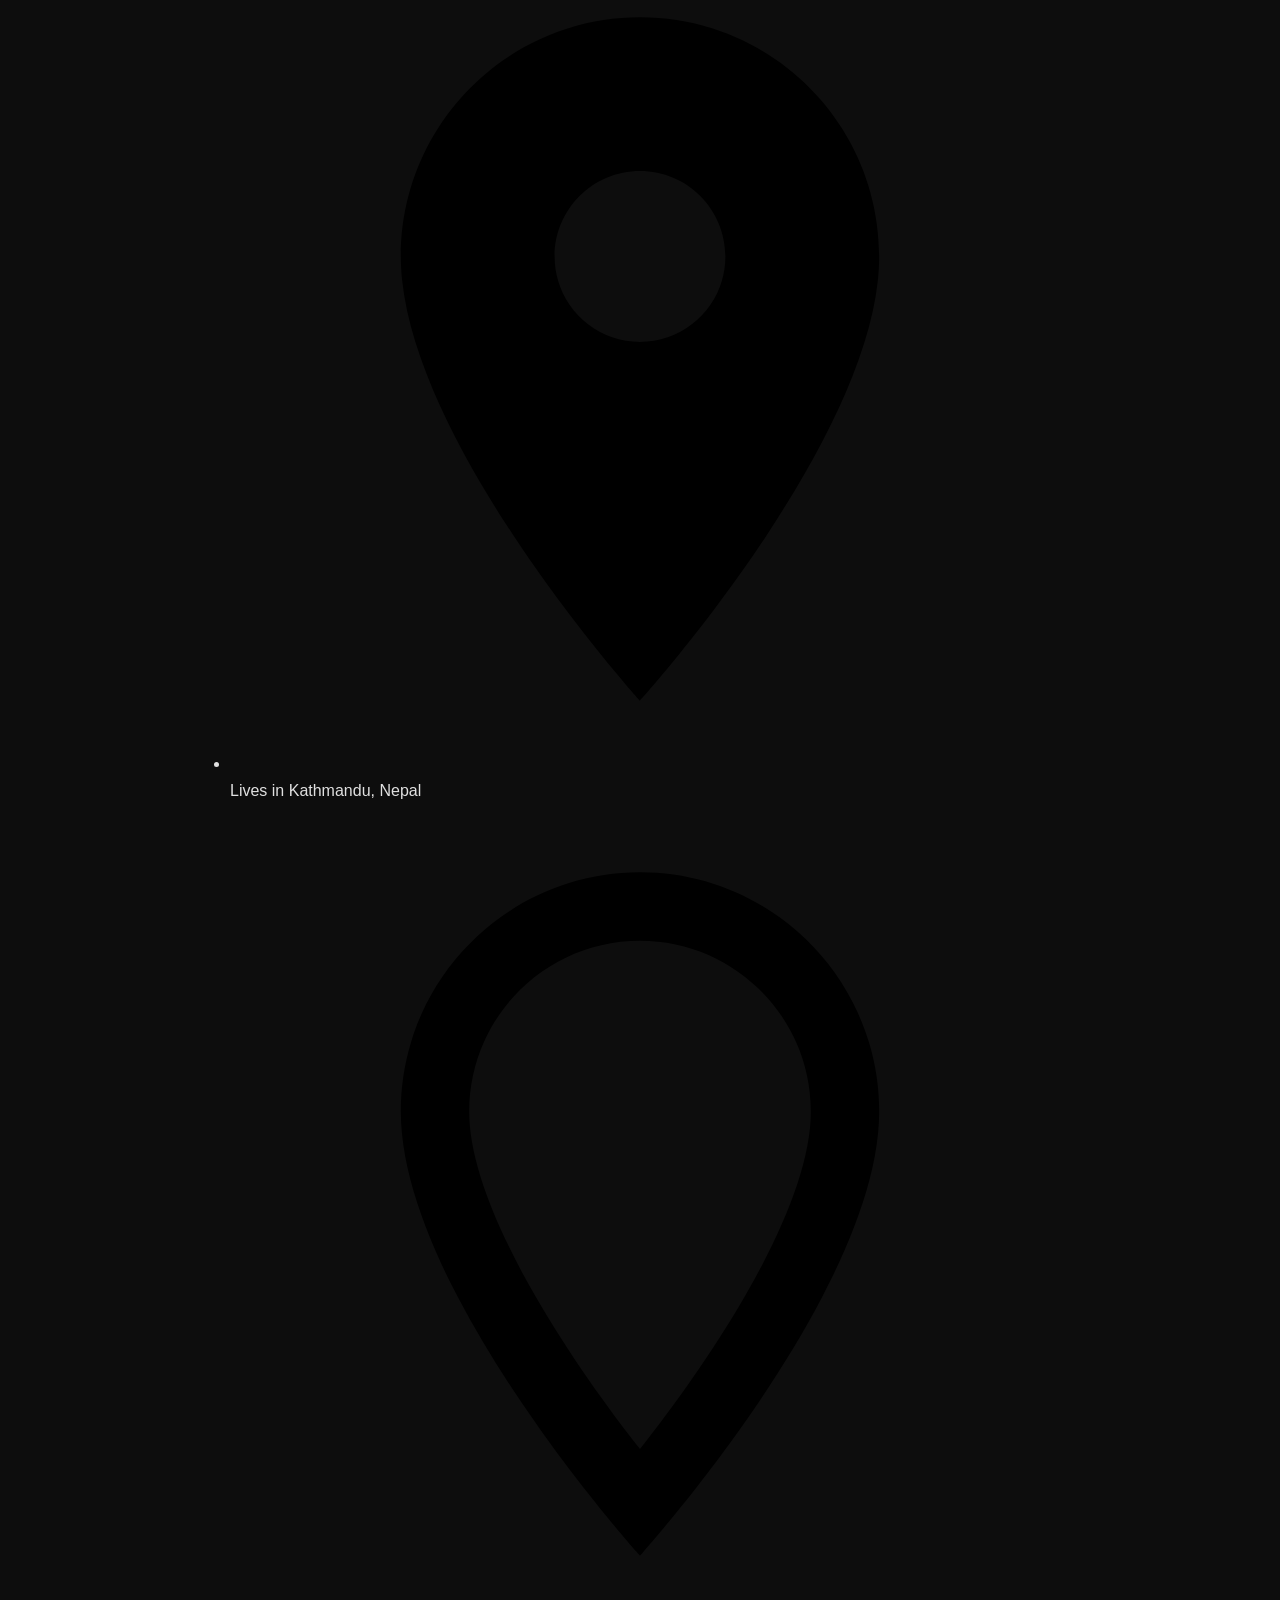
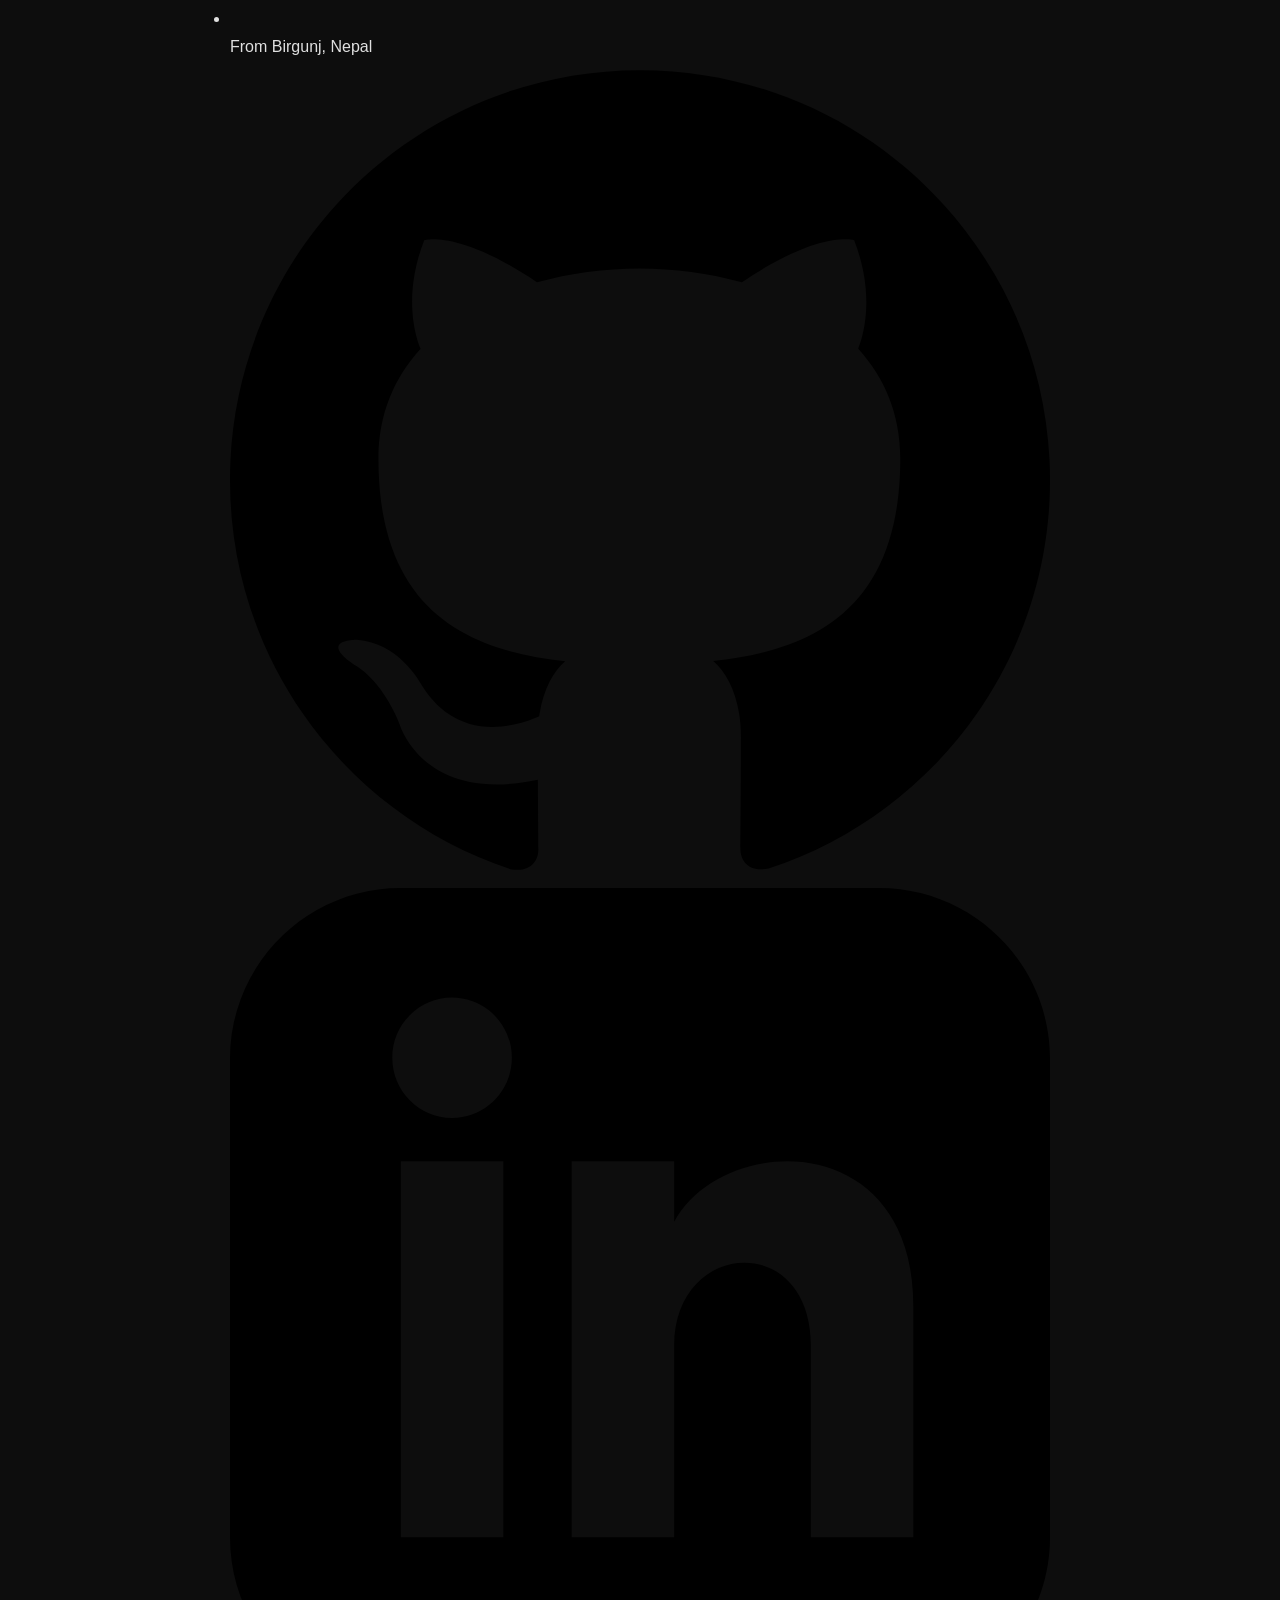
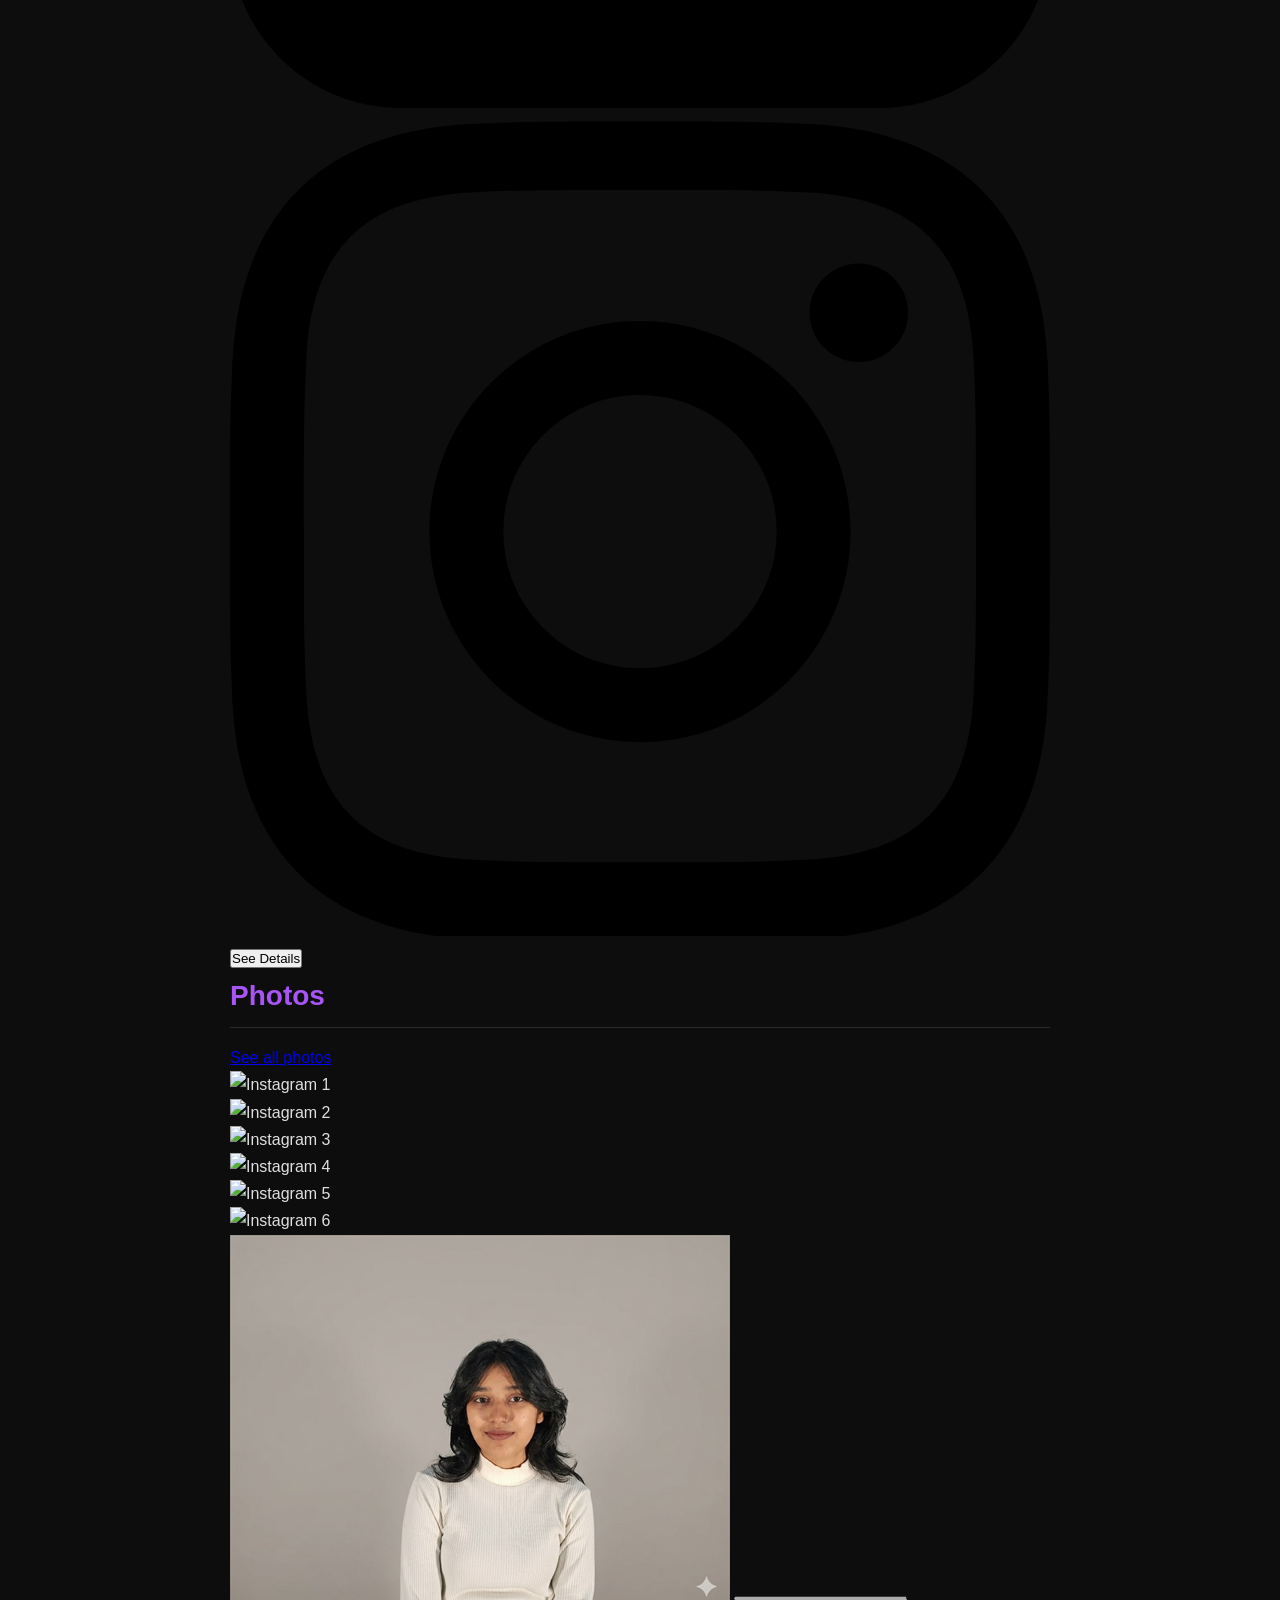
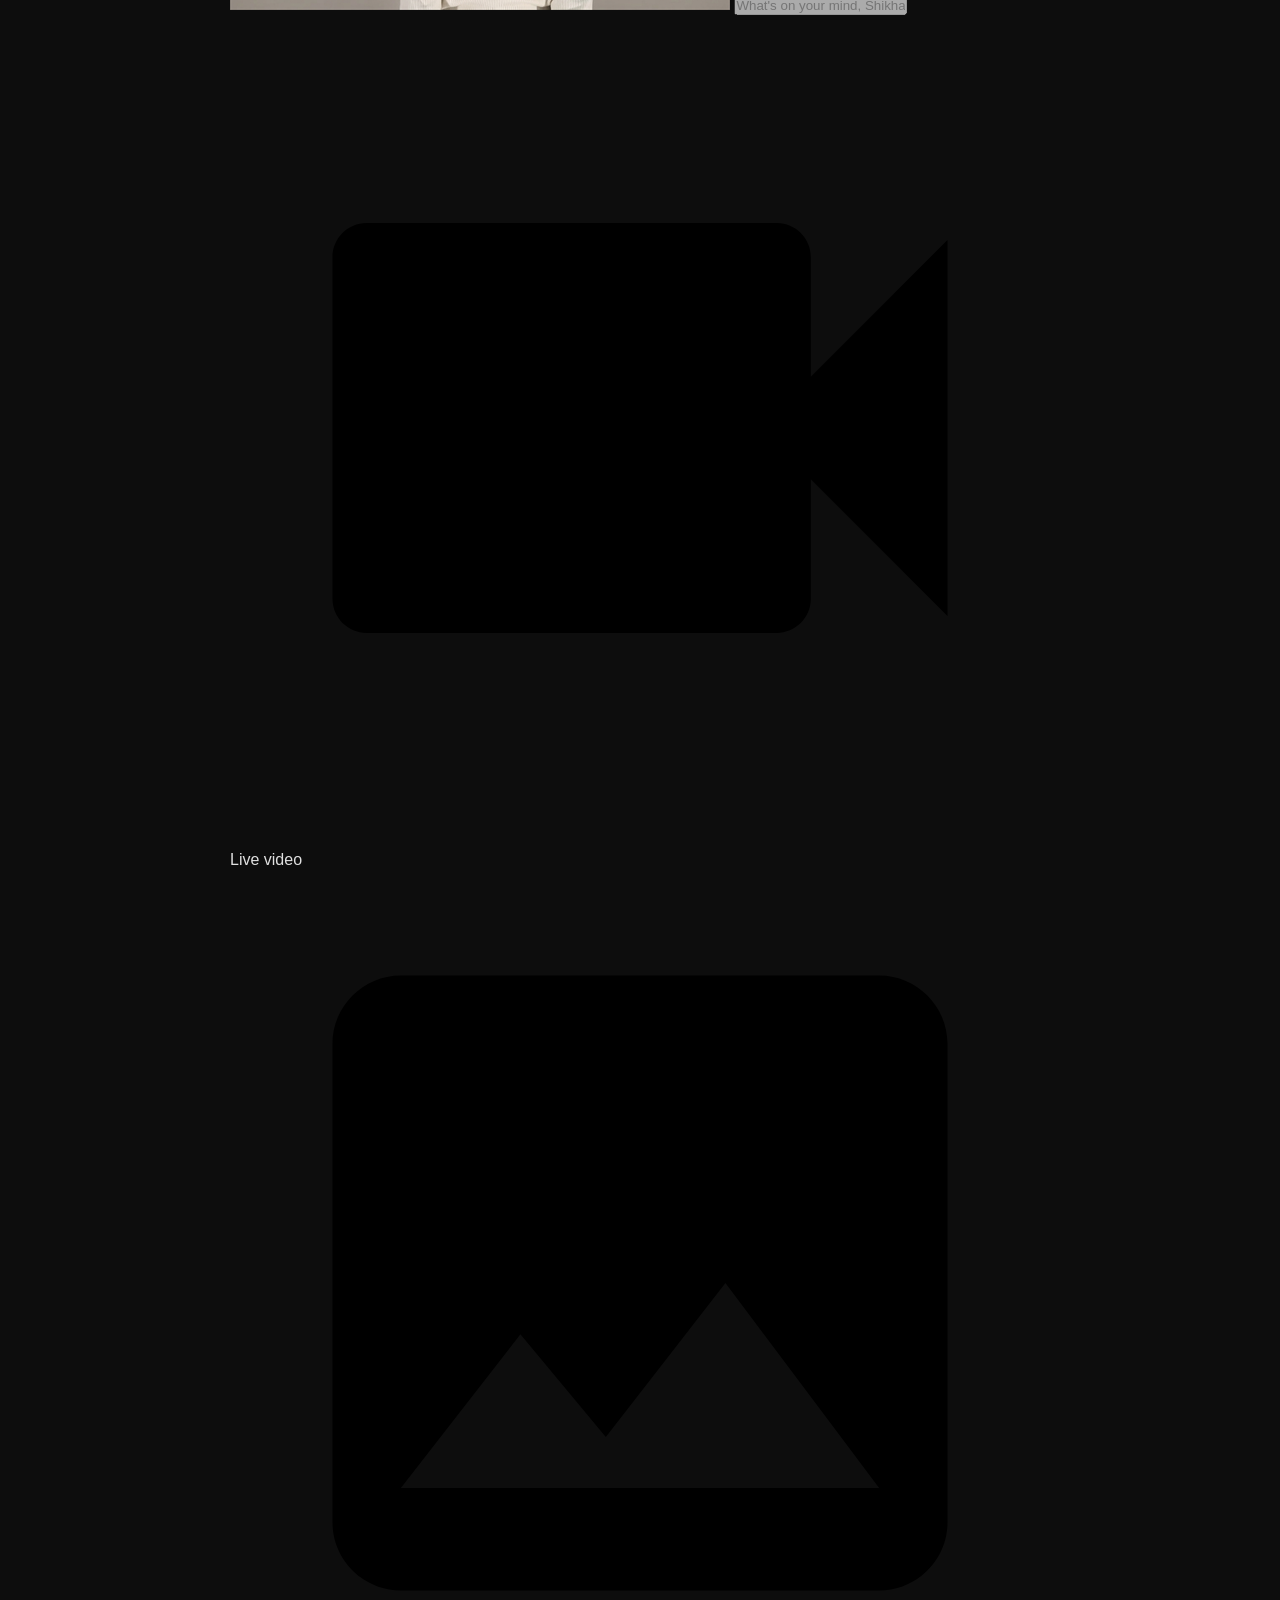
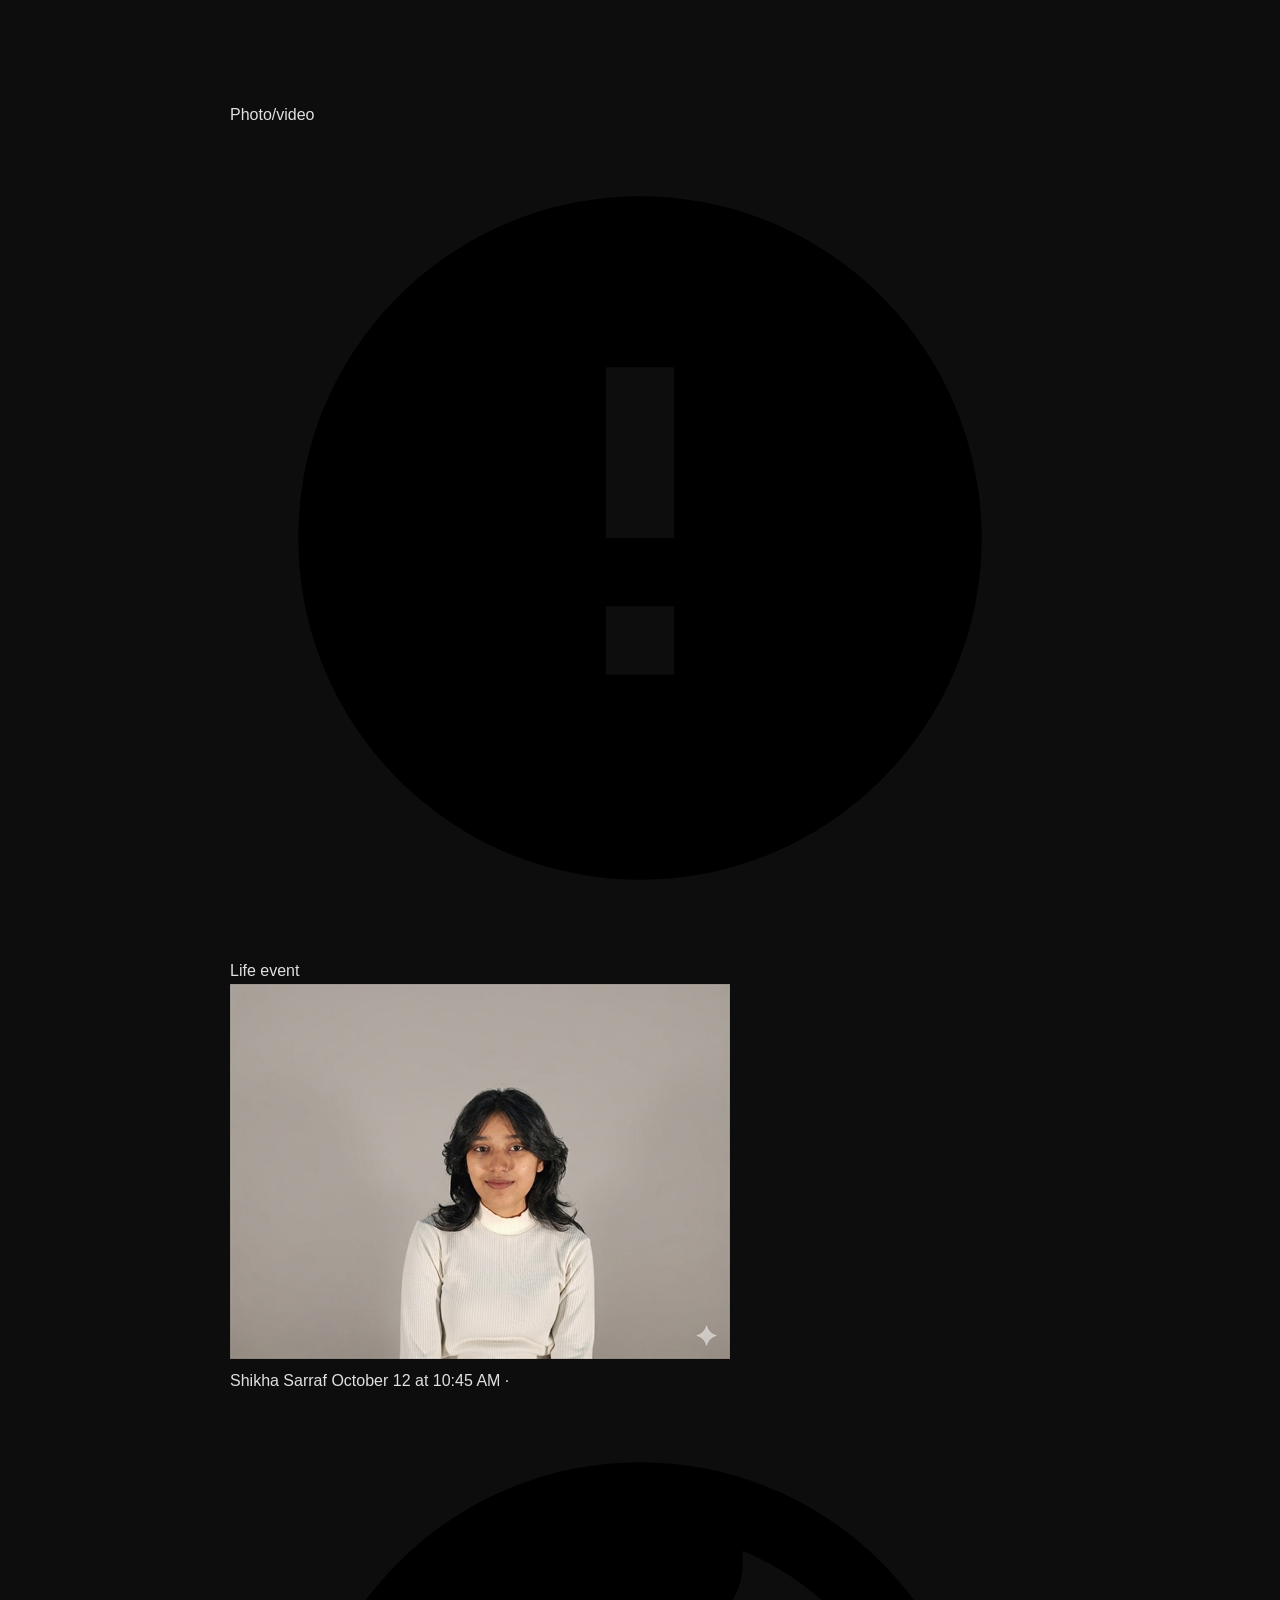
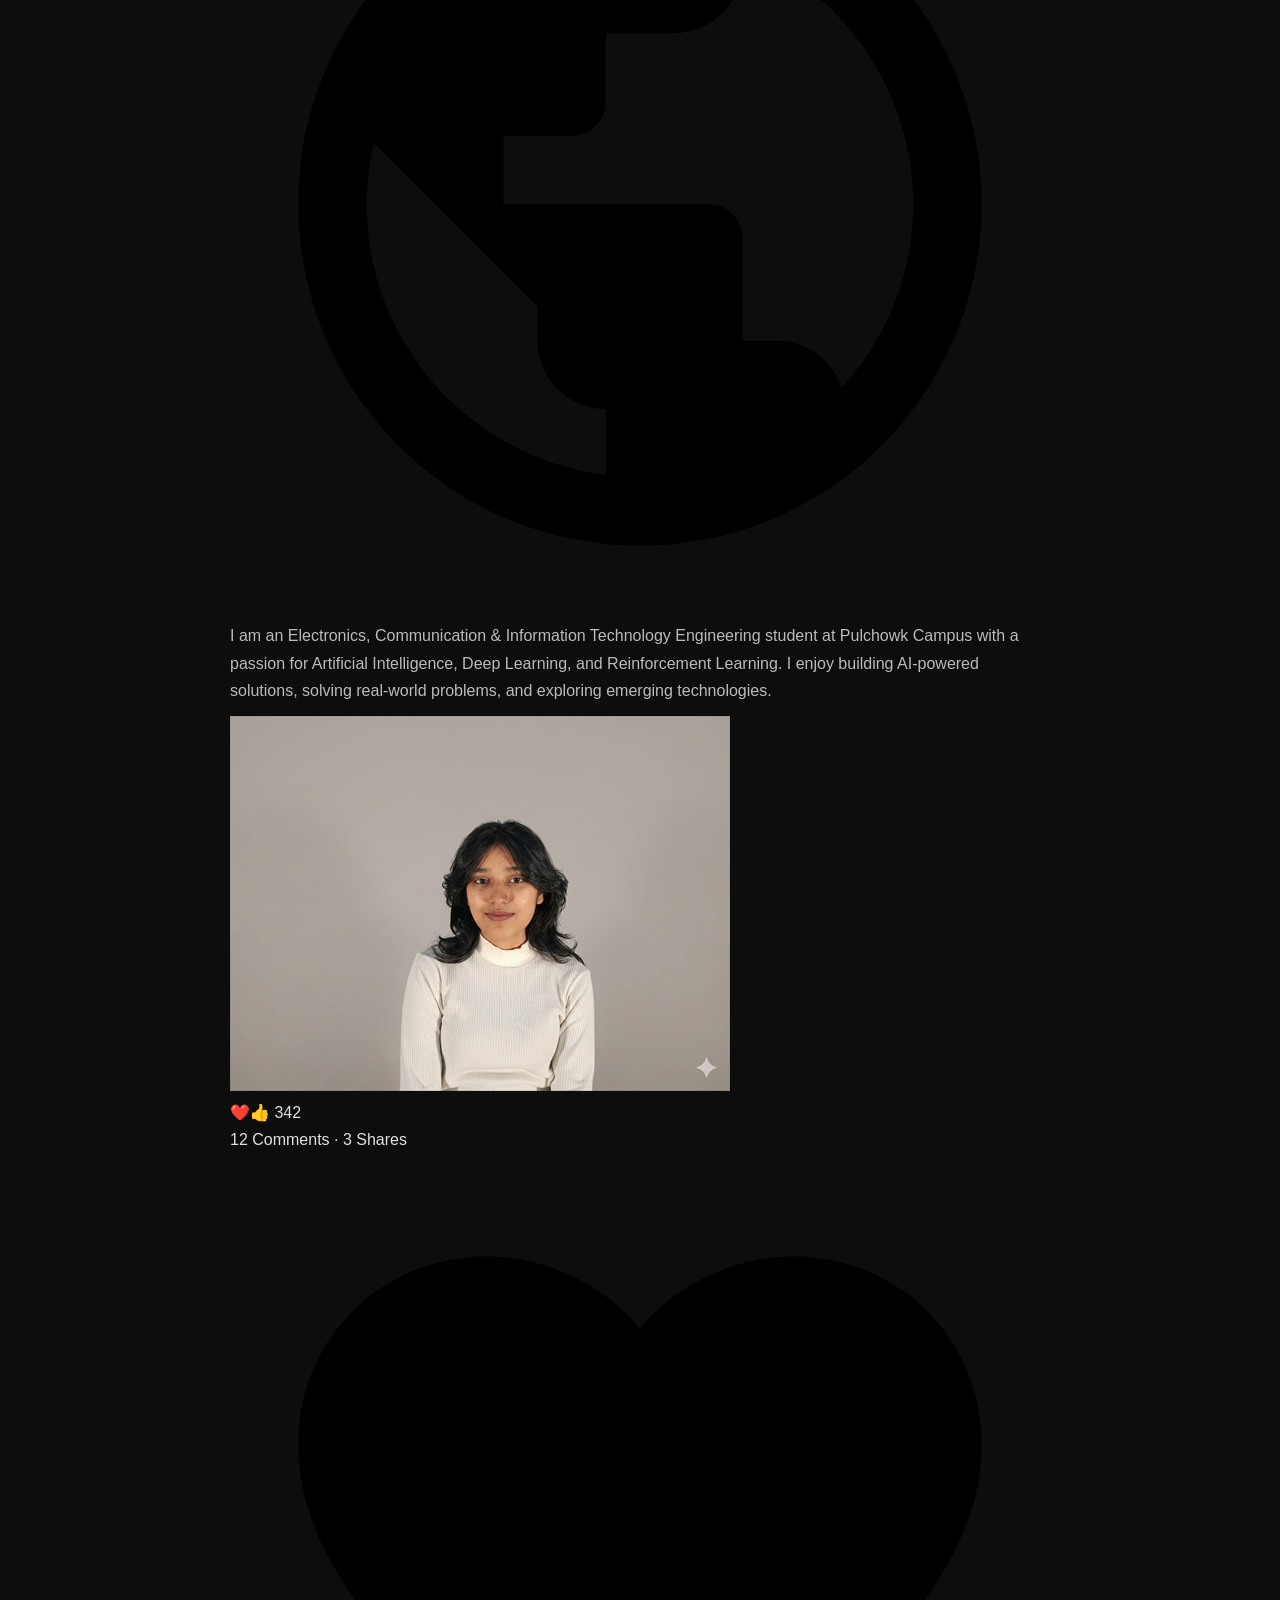
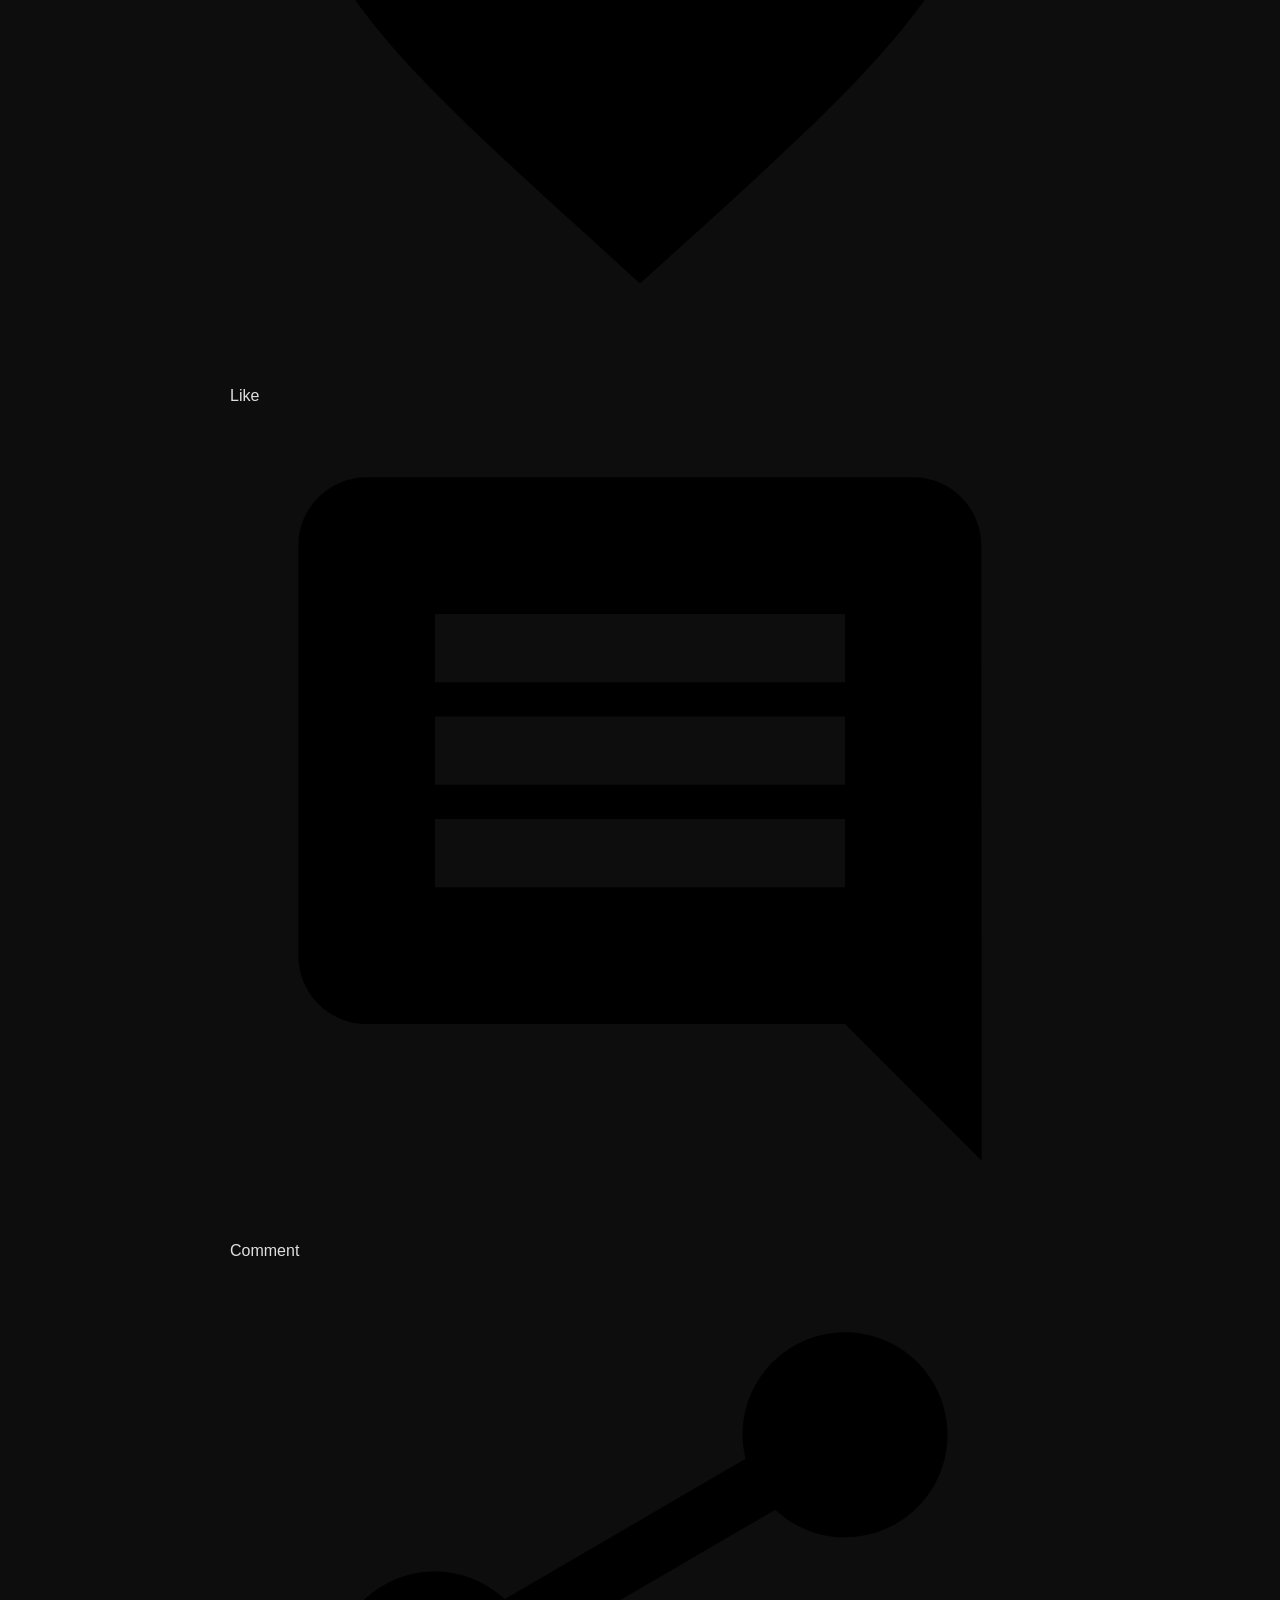
==== commit 016f29b8: "Optimize local and Cloudinary image assets for instant page loading" ====
--- a/index.html
+++ b/index.html
@@ -1,196 +1,245 @@
 <!DOCTYPE html>
 <html lang="en">
-  <head>
-    <meta charset="UTF-8">
-    <meta name="viewport" content="width=device-width, initial-scale=1.0">
-    <meta name="author" content="Shikha Sarraf">
-    <meta name="description" content="Portfolio of Shikha Sarraf - ECIT Engineer">
-    <link rel="stylesheet" href="style.css">
-    <title>Shikha Sarraf | Portfolio</title>
-  </head>
-
-  <body>
-
-    <!-- NAVIGATION -->
-    <nav>
-      <ul>
-        <li><a href="#about">About</a></li>
-        <li><a href="#education">Education</a></li>
-        <li><a href="#skills">Skills</a></li>
-        <li><a href="#projects">Projects</a></li>
-        <li><a href="#contact">Contact</a></li>
+<head>
+  <meta charset="UTF-8">
+  <meta name="author" content="Shikha Sarraf">
+  <meta name="description" content="Professional Portfolio of Shikha Sarraf - BEI student at Pulchowk Campus, Passionate about AI / ML">
+  <title>Shikha Sarraf | Portfolio - Home</title>
+  <!-- Google Fonts -->
+  <link rel="preconnect" href="https://fonts.googleapis.com">
+  <link rel="preconnect" href="https://fonts.gstatic.com" crossorigin>
+  <link href="https://fonts.googleapis.com/css2?family=Playfair+Display:ital,wght@0,400..900;1,400..900&family=Plus+Jakarta+Sans:ital,wght@0,300..800;1,300..800&display=swap" rel="stylesheet">
+  <!-- Stylesheet -->
+  <link rel="stylesheet" href="style.css">
+</head>
+<body>
+
+  <!-- HERO PROFILE HEADER -->
+  <header class="profile-header">
+    <div class="cover-wrapper">
+      <img src="https://res.cloudinary.com/dj85g5tsx/image/upload/w_1400,q_auto,f_auto/v1781712155/1000098287_high_quality_x2zawh.jpg" alt="Cover Photo" class="cover-photo">
+      <button class="mock-btn cover-edit-btn">
+        <svg viewBox="0 0 24 24" class="btn-icon"><path d="M12 8c1.1 0 2-.9 2-2s-.9-2-2-2-2 .9-2 2 .9 2 2 2zm0 2c-1.1 0-2 .9-2 2s.9 2 2 2 2-.9 2-2-.9-2-2-2zm0 6c-1.1 0-2 .9-2 2s.9 2 2 2 2-.9 2-2-.9-2-2-2z"/></svg>
+        Add Cover Photo
+      </button>
+    </div>
+    
+    <div class="header-info-container">
+      <div class="profile-avatar-wrapper">
+        <img src="me.png" alt="Shikha Sarraf" class="profile-avatar">
+        <div class="avatar-edit-badge">
+          <svg viewBox="0 0 24 24"><path d="M12 15c1.66 0 3-1.34 3-3s-1.34-3-3-3-3 1.34-3 3 1.34 3 3 3zm9-8h-3.17L16 5H8L6.17 7H3c-1.1 0-2 .9-2 2v9c0 1.1.9 2 2 2h18c1.1 0 2-.9 2-2V9c0-1.1-.9-2-2-2zm-9 11c-2.76 0-5-2.24-5-5s2.24-5 5-5 5 2.24 5 5-2.24 5-5 5z"/></svg>
+        </div>
+      </div>
+      
+      <div class="profile-meta">
+        <div class="name-block">
+          <h1 class="profile-name">Shikha Sarraf <span class="verify-badge">✓</span></h1>
+          <span class="profile-email">sarrafshikha1@gmail.com</span>
+        </div>
+        <div class="profile-actions">
+          <button class="mock-btn primary-action-btn">+ Add to story</button>
+          <a href="shikha-sarraf_cv.pdf" download class="mock-btn secondary-action-btn">
+            <svg viewBox="0 0 24 24" class="btn-icon"><path d="M19.35 10.04C18.67 6.59 15.64 4 12 4 9.11 4 6.6 5.64 5.35 8.04 2.34 8.36 0 10.91 0 14c0 3.31 2.69 6 6 6h13c2.76 0 5-2.24 5-5 0-2.64-2.05-4.78-4.65-4.96zM17 13l-5 5-5-5h3V9h4v4h3z"/></svg>
+            Download CV
+          </a>
+        </div>
+      </div>
+    </div>
+  </header>
+
+  <!-- NAVIGATION BAR (STICKY NAV CONTAINER) -->
+  <div class="nav-anchor" id="nav-anchor"></div>
+  <nav class="main-navbar" id="main-navbar">
+    <div class="navbar-content">
+      <div class="navbar-logo" id="navbar-logo">
+        <img src="me.png" alt="Profile" class="logo-avatar">
+        <div class="logo-text">
+          <span class="logo-name">Shikha Sarraf</span>
+          <span class="logo-subtitle">sarrafshikha1@gmail.com</span>
+        </div>
+      </div>
+      <ul class="nav-links">
+        <li><a href="index.html" class="nav-item active" data-tab="home">Home</a></li>
+        <li><a href="about.html" class="nav-item" data-tab="about">About</a></li>
+        <li><a href="projects.html" class="nav-item" data-tab="projects">Projects</a></li>
+        <li><a href="blog.html" class="nav-item" data-tab="blog">Blog</a></li>
+        <li><a href="contacts.html" class="nav-item" data-tab="contacts">Contacts</a></li>
       </ul>
-    </nav>
-
-    <!-- HERO SECTION -->
-    
-    <section id="hero" class="fade-in">
-      <img src="me.png" alt="Shikha Sarraf" class="profile-photo">
-      <h1>Hi, I'm Shikha Sarraf</h1>
-      <p>Electronics, Communication & Information Technology Engineer</p>
-      <p>Pulchowk Campus, IOE | Nepal</p>
-      <div class="social-links">
-        <a href="https://github.com/shikha-sarraf" target="_blank">GitHub</a>
+    </div>
+  </nav>
+
+  <!-- MAIN SECTION CONTAINER (PAGE WRAPPER) -->
+  <main class="page-container">
+
+    <!-- HOME TAB / FEED SECTION -->
+    <section id="feed-section" class="section-container active-section">
+      <div class="feed-grid">
+        
+        <!-- LEFT COLUMN (INTRO, DETAILS, PHOTOS) -->
+        <div class="feed-col left-col">
+          
+          <!-- INTRO CARD -->
+          <div class="fb-card intro-card">
+            <h2>Intro</h2>
+            <p class="intro-bio">BEI student at Pulchowk Campus. Passionate about AI / ML. Always learning, always building.</p>
+            <button class="mock-btn-wide">Edit Bio</button>
+            <ul class="details-list">
+              <li>
+                <svg class="detail-icon" viewBox="0 0 24 24"><path d="M12 3L1 9l11 6 9-4.91V17h2V9L12 3zm0 13c-2.76 0-5-2.24-5-5s2.24-5 5-5 5 2.24 5 5-2.24 5-5 5z"/></svg>
+                <span>Studies at <span class="highlight">Pulchowk Campus</span></span>
+              </li>
+              <li>
+                <svg class="detail-icon" viewBox="0 0 24 24"><path d="M12 2C8.13 2 5 5.13 5 9c0 5.25 7 13 7 13s7-7.75 7-13c0-3.87-3.13-7-7-7zm0 9.5c-1.38 0-2.5-1.12-2.5-2.5s1.12-2.5 2.5-2.5 2.5 1.12 2.5 2.5-1.12 2.5-2.5 2.5z"/></svg>
+                <span>Lives in <span class="highlight">Kathmandu, Nepal</span></span>
+              </li>
+              <li>
+                <svg class="detail-icon" viewBox="0 0 24 24"><path d="M12 2C8.14 2 5 5.14 5 9c0 5.25 7 13 7 13s7-7.75 7-13c0-3.86-3.14-7-7-7zm0 2c2.76 0 5 2.24 5 5 0 2.88-2.88 7.19-5 9.88C9.92 16.24 7 11.85 7 9c0-2.76 2.24-5 5-5z"/></svg>
+                <span>From <span class="highlight">Birgunj, Nepal</span></span>
+              </li>
+            </ul>
+            
+            <div class="social-row">
+              <a href="https://github.com/shikha-sarraf/" target="_blank" class="social-icon-btn github" title="GitHub">
+                <svg viewBox="0 0 24 24"><path d="M12 .297c-6.63 0-12 5.373-12 12 0 5.303 3.438 9.8 8.205 11.385.6.113.82-.258.82-.577 0-.285-.01-1.04-.015-2.04-3.338.724-4.042-1.61-4.042-1.61C4.422 18.07 3.633 17.7 3.633 17.7c-1.087-.744.084-.729.084-.729 1.205.084 1.838 1.236 1.838 1.236 1.07 1.835 2.809 1.305 3.495.998.108-.776.417-1.305.76-1.605-2.665-.3-5.466-1.332-5.466-5.93 0-1.31.465-2.38 1.235-3.22-.135-.303-.54-1.523.105-3.176 0 0 1.005-.322 3.3 1.23.96-.267 1.98-.399 3-.405 1.02.006 2.04.138 3 .405 2.28-1.552 3.285-1.23 3.285-1.23.645 1.653.24 2.873.12 3.176.765.84 1.23 1.91 1.23 3.22 0 4.61-2.805 5.625-5.475 5.92.42.36.81 1.096.81 2.22 0 1.606-.015 2.896-.015 3.286 0 .315.21.69.825.57C20.565 22.092 24 17.592 24 12.297c0-6.627-5.373-12-12-12"/></svg>
+              </a>
+              <a href="https://www.linkedin.com/in/shikha-sarraf-b10325328/" target="_blank" class="social-icon-btn linkedin" title="LinkedIn">
+                <svg viewBox="0 0 24 24"><path d="M19 0h-14c-2.761 0-5 2.239-5 5v14c0 2.761 2.239 5 5 5h14c2.762 0 5-2.239 5-5v-14c0-2.761-2.238-5-5-5zm-11 19h-3v-11h3v11zm-1.5-12.268c-.966 0-1.75-.79-1.75-1.764s.784-1.764 1.75-1.764 1.75.79 1.75 1.764-.783 1.764-1.75 1.764zm13.5 12.268h-3v-5.604c0-3.368-4-3.113-4 0v5.604h-3v-11h3v1.765c1.396-2.586 7-2.777 7 2.476v6.759z"/></svg>
+              </a>
+              <a href="https://www.instagram.com/shikha28730/" target="_blank" class="social-icon-btn instagram" title="Instagram">
+                <svg viewBox="0 0 24 24"><path d="M12 2.163c3.204 0 3.584.012 4.85.07 3.252.148 4.771 1.691 4.919 4.919.058 1.265.069 1.645.069 4.849 0 3.205-.012 3.584-.069 4.849-.149 3.225-1.664 4.771-4.919 4.919-1.266.058-1.644.07-4.85.07-3.204 0-3.584-.012-4.849-.07-3.26-.149-4.771-1.699-4.919-4.92-.058-1.265-.07-1.644-.07-4.849 0-3.204.013-3.583.07-4.849.149-3.227 1.664-4.771 4.919-4.919 1.266-.057 1.645-.069 4.849-.069zm0-2c-3.259 0-3.667.014-4.947.072-4.358.2-6.78 2.618-6.98 6.98-.059 1.281-.073 1.689-.073 4.948 0 3.259.014 3.668.072 4.948.2 4.358 2.618 6.78 6.98 6.98 1.281.058 1.689.072 4.948.072 3.259 0 3.668-.014 4.948-.072 4.354-.2 6.782-2.618 6.979-6.98.059-1.28.073-1.689.073-4.948 0-3.259-.014-3.667-.072-4.947-.196-4.354-2.617-6.78-6.979-6.98-1.281-.059-1.69-.073-4.949-.073zm0 5.838c-3.403 0-6.162 2.759-6.162 6.162s2.759 6.163 6.162 6.163 6.162-2.759 6.162-6.163c0-3.403-2.759-6.162-6.162-6.162zm0 10.162c-2.209 0-4-1.79-4-4 0-2.209 1.791-4 4-4s4 1.791 4 4c0 2.21-1.791 4-4 4zm6.406-11.845c-.796 0-1.441.645-1.441 1.44s.645 1.44 1.441 1.44c.795 0 1.439-.645 1.439-1.44s-.644-1.44-1.439-1.44z"/></svg>
+              </a>
+            </div>
+            
+            <button class="mock-btn-wide secondary">See Details</button>
+          </div>
+
+          <!-- PHOTOS CARD -->
+          <div class="fb-card photos-card">
+            <div class="card-header">
+              <h2>Photos</h2>
+              <a href="#" class="card-header-link">See all photos</a>
+            </div>
+            <div class="photos-grid-2col">
+              <div class="photo-box">
+                <img src="https://res.cloudinary.com/dj85g5tsx/image/upload/v1781714208/Screenshot_20260617_221951_Instagram_nuiz65.jpg" alt="Instagram 1" class="insta-photo">
+              </div>
+              <div class="photo-box">
+                <img src="https://res.cloudinary.com/dj85g5tsx/image/upload/v1781714208/Screenshot_20260617_221634_Instagram_vl1rug.jpg" alt="Instagram 2" class="insta-photo">
+              </div>
+              <div class="photo-box">
+                <img src="https://res.cloudinary.com/dj85g5tsx/image/upload/v1781714207/Screenshot_20260617_221604_Instagram_c6y4k2.jpg" alt="Instagram 3" class="insta-photo">
+              </div>
+              <div class="photo-box">
+                <img src="https://res.cloudinary.com/dj85g5tsx/image/upload/v1781714208/Screenshot_20260617_221849_Instagram_ctgxor.jpg" alt="Instagram 4" class="insta-photo">
+              </div>
+              <div class="photo-box">
+                <img src="https://res.cloudinary.com/dj85g5tsx/image/upload/v1781714207/Screenshot_20260617_221601_Instagram_vzuhi9.jpg" alt="Instagram 5" class="insta-photo">
+              </div>
+              <div class="photo-box">
+                <img src="https://res.cloudinary.com/dj85g5tsx/image/upload/v1781714207/Screenshot_20260617_221838_Instagram_vi8kjq.jpg" alt="Instagram 6" class="insta-photo">
+              </div>
+            </div>
+          </div>
+          
+        </div>
+        
+        <!-- RIGHT COLUMN (CREATE POST & BIO POST) -->
+        <div class="feed-col right-col">
+          
+          <!-- CREATE POST PANEL -->
+          <div class="fb-card create-post-card">
+            <div class="post-top">
+              <img src="me.png" alt="Shikha Sarraf" class="small-profile-icon">
+              <input type="text" placeholder="What's on your mind, Shikha?" class="mock-post-input" disabled>
+            </div>
+            <div class="divider"></div>
+            <div class="post-actions-row">
+              <div class="post-action-btn">
+                <svg class="action-icon video" viewBox="0 0 24 24"><path d="M17 10.5V7c0-.55-.45-1-1-1H4c-.55 0-1 .45-1 1v10c0 .55.45 1 1 1h12c.55 0 1-.45 1-1v-3.5l4 4v-11l-4 4z"/></svg>
+                <span>Live video</span>
+              </div>
+              <div class="post-action-btn">
+                <svg class="action-icon image" viewBox="0 0 24 24"><path d="M21 19V5c0-1.1-.9-2-2-2H5c-1.1 0-2 .9-2 2v14c0 1.1.9 2 2 2h14c1.1 0 2-.9 2-2zM8.5 13.5l2.5 3.01L14.5 12l4.5 6H5l3.5-4.5z"/></svg>
+                <span>Photo/video</span>
+              </div>
+              <div class="post-action-btn">
+                <svg class="action-icon emoji" viewBox="0 0 24 24"><path d="M12 2C6.48 2 2 6.48 2 12s4.48 10 10 10 10-4.48 10-10S17.52 2 12 2zm1 14h-2v-2h2v2zm0-4h-2V7h2v5z"/></svg>
+                <span>Life event</span>
+              </div>
+            </div>
+          </div>
+          
+          <!-- BIO POST -->
+          <div class="fb-card post-card">
+            <div class="post-header-info">
+              <img src="me.png" alt="Shikha Sarraf" class="small-profile-icon">
+              <div class="post-user-details">
+                <span class="post-username">Shikha Sarraf</span>
+                <span class="post-time">October 12 at 10:45 AM · <svg class="globe-icon" viewBox="0 0 24 24"><path d="M12 2C6.48 2 2 6.48 2 12s4.48 10 10 10 10-4.48 10-10S17.52 2 12 2zm-1 17.93c-3.95-.49-7-3.85-7-7.93 0-.62.08-1.21.21-1.79L9 15v1c0 1.1.9 2 2 2v1.93zm6.9-2.54c-.26-.81-1-1.39-1.9-1.39h-1v-3c0-.55-.45-1-1-1H8v-2h2c.55 0 1-.45 1-1V7h2c1.1 0 2-.9 2-2v-.41c2.93 1.19 5 4.06 5 7.41 0 2.08-.8 3.97-2.1 5.39z"/></svg></span>
+              </div>
+            </div>
+            <div class="post-content">
+              <p>I am an Electronics, Communication & Information Technology Engineering student at Pulchowk Campus with a passion for Artificial Intelligence, Deep Learning, and Reinforcement Learning. I enjoy building AI-powered solutions, solving real-world problems, and exploring emerging technologies.</p>
+              <div class="post-image-container">
+                <img src="me.png" alt="Featured Project/Bio Image" class="post-featured-image">
+              </div>
+            </div>
+            <div class="post-stats">
+              <div class="stats-left">
+                <span class="likes-badge">❤️👍 342</span>
+              </div>
+              <div class="stats-right">
+                <span>12 Comments · 3 Shares</span>
+              </div>
+            </div>
+            <div class="divider"></div>
+            <div class="post-actions-row borderless">
+              <div class="post-action-btn wide">
+                <svg viewBox="0 0 24 24" class="action-icon"><path d="M12 21.35l-1.45-1.32C5.4 15.36 2 12.28 2 8.5 2 5.42 4.42 3 7.5 3c1.74 0 3.41.81 4.5 2.09C13.09 3.81 14.76 3 16.5 3 19.58 3 22 5.42 22 8.5c0 3.78-3.4 6.86-8.55 11.54L12 21.35z"/></svg>
+                Like
+              </div>
+              <div class="post-action-btn wide">
+                <svg viewBox="0 0 24 24" class="action-icon"><path d="M21.99 4c0-1.1-.89-2-1.99-2H4c-1.1 0-2 .9-2 2v12c0 1.1.9 2 2 2h14l4 4-.01-18zM18 14H6v-2h12v2zm0-3H6V9h12v2zm0-3H6V6h12v2z"/></svg>
+                Comment
+              </div>
+              <div class="post-action-btn wide">
+                <svg viewBox="0 0 24 24" class="action-icon"><path d="M18 16.08c-.76 0-1.44.3-1.96.77L8.91 12.7c.05-.23.09-.46.09-.7s-.04-.47-.09-.7l7.05-4.11c.54.5 1.25.81 2.04.81 1.66 0 3-1.34 3-3s-1.34-3-3-3-3 1.34-3 3c0 .24.04.47.09.7L8.04 9.81C7.5 9.31 6.79 9 6 9c-1.66 0-3 1.34-3 3s1.34 3 3 3c.79 0 1.5-.31 2.04-.81l7.12 4.16c-.05.21-.08.43-.08.65 0 1.61 1.31 2.92 2.92 2.92 1.61 0 2.92-1.31 2.92-2.92s-1.31-2.92-2.92-2.92z"/></svg>
+                Share
+              </div>
+            </div>
+          </div>
+          
+        </div>
+        
+      </div>
+    </section>
+
+  </main>
+
+  <!-- FOOTER -->
+  <footer class="site-footer">
+    <div class="footer-top">
+      <div class="footer-brand">
+        <h3>Shikha Sarraf</h3>
+        <p>BEI Pulchowk Student | AI/ML enthusiast</p>
+      </div>
+      <div class="footer-socials">
+        <a href="https://github.com/shikha-sarraf/" target="_blank">GitHub</a>
         <a href="https://www.linkedin.com/in/shikha-sarraf-b10325328/" target="_blank">LinkedIn</a>
-      </div>
-      <a href="shikha-sarraf_cv.pdf" download class="cv-btn">Download CV</a>
-    </section>
-
-    <!-- ABOUT SECTION -->
-    <section id="about" class="fade-in">
-      <h2>About Me</h2>
-      <p>I am a 4th year BEI student at Pulchowk Campus, Institute of Engineering, Nepal. I am passionate about AI/ML, RF Engineering, Robotics, and RL.</p>
-    </section>
-
-    <!-- EDUCATION SECTION -->
-    <section id="education" class="fade-in">
-      <h2>Education</h2>
-
-      <div class="education-card">
-        <h3>Bachelor of Electronics and Information Engineering (BEI)</h3>
-        <p class="institution">Pulchowk Campus, Institute of Engineering, Tribhuvan University</p>
-        <p class="year">2021 — Present</p>
-        <p>Studying Electronics, Communication and Information Technology with focus on AI/ML, RF Engineering, Computer Networking and Robotics.</p>
-      </div>
-
-      <div class="education-card">
-        <h3>Higher Secondary Education (Science)</h3>
-        <p class="institution">National Infotech</p>
-        <p class="year">2019 — 2021</p>
-      </div>
-
-    </section>
-
-    <!-- SKILLS SECTION -->
-    <section id="skills" class="fade-in">
-      <h2>Skills</h2>
-      <ul>
-        <li>Python & Machine Learning</li>
-        <li>Reinforcement Learning</li>
-        <li>Computer Networking</li>
-        <li>Deep Learning & AI</li>
-        <li>Robotics (ROS2, TurtleBot3)</li>
-        <li>HTML, CSS, JavaScript</li>
-      </ul>
-    </section>
-
-    <!-- PROJECTS SECTION -->
-    <section id="projects" class="fade-in">
-      <h2>Projects</h2>
-
-      <div class="project-card">
-        <div class="project-header">
-          <h3>Fake Audio Detection</h3>
-          <span class="project-status">In Progress</span>
-        </div>
-        <p>Binary classifier distinguishing real from AI-synthesized speech using ASVspoof 2019 dataset. Compared CNN and Transformer architectures to identify the most effective approach.</p>
-        <div class="project-tech">
-          <span>Python</span>
-          <span>Wav2Vec2</span>
-          <span>Deep Learning</span>
-          <span>ASVspoof 2019</span>
-        </div>
-      </div>
-
-      <div class="project-card">
-        <div class="project-header">
-          <h3>TurtleBot3 RL Navigation</h3>
-          <span class="project-status">Completed</span>
-        </div>
-        <p>Deep reinforcement learning based autonomous robot navigation using PPO algorithm. Achieved ~94.7% goal success rate across evaluation episodes in simulation.</p>
-        <div class="project-tech">
-          <span>ROS2</span>
-          <span>PyBullet</span>
-          <span>PPO</span>
-          <span>Stable Baselines3</span>
-          <span>Python</span>
-        </div>
-      </div>
-
-      <div class="project-card">
-        <div class="project-header">
-          <h3>🇳🇵 Bhesbhusa</h3>
-          <span class="project-status hackathon">Hackathon Project</span>
-        </div>
-        <p>A web platform where users can virtually try on Nepali cultural dresses, learn the stories behind them, and support local women artisans by purchasing outfits. Built during the All Nepal Female Hackathon organized by Shequal Foundation.</p>
-        <div class="project-tech">
-          <span>Next.js</span>
-          <span>TypeScript</span>
-          <span>Tailwind CSS</span>
-          <span>shadcn/ui</span>
-          <span>Lucide React</span>
-        </div>
-      </div>
-
-      <div class="project-card">
-        <div class="project-header">
-          <h3>Routine Management System</h3>
-          <span class="project-status">Completed</span>
-        </div>
-        <p>A database management system for organizing and managing academic routines efficiently. Built using core DBMS concepts including normalization, queries and relational design.</p>
-        <div class="project-tech">
-          <span>DBMS</span>
-          <span>SQL</span>
-          <span>Database Design</span>
-        </div>
-      </div>
-
-    </section>
-
-    <!-- HOBBIES SECTION -->
-    <section id="hobbies" class="fade-in">
-      <h2>Hobbies & Interests</h2>
-
-      <div class="hobbies-grid">
-
-        <div class="hobby-card">
-          <span class="hobby-icon">📚</span>
-          <h3>Reading</h3>
-          <p>Enjoy reading books in my free time.</p>
-        </div>
-
-        <div class="hobby-card">
-          <span class="hobby-icon">💻</span>
-          <h3>Coding</h3>
-          <p>Building projects and exploring new technologies.</p>
-        </div>
-
-        <div class="hobby-card">
-          <span class="hobby-icon">✏️</span>
-          <h3>Sketching & Drawing</h3>
-          <p>Enjoy expressing creativity through sketching and drawing in free time.</p>
-        </div>
-
-        <div class="hobby-card">
-          <span class="hobby-icon">🧶</span>
-          <h3>Crochet</h3>
-          <p>I love making handmade garments and accessories including crop tops and fashion pieces.</p>
-        </div>
-
-      </div>
-    </section>
-
-    <!-- CONTACT SECTION -->
-    <section id="contact" class="fade-in">
-      <h2>Contact</h2>
-      <p>Email: sarrafshikha1@gmail.com</p>
-      <p>GitHub: <a href="https://github.com/shikha-sarraf">github.com/shikha-sarraf</a></p>
-    </section>
-
-    <!-- FOOTER -->
-    <footer>
-      <p>Designed & Built by Shikha Sarraf</p>
-      <div class="social-links">
-        <a href="https://github.com/shikha-sarraf" target="_blank">GitHub</a>
-        <a href="https://www.linkedin.com/in/shikha-sarraf-b10325328/" target="_blank">LinkedIn</a>
-      </div>
-      <p class="copyright">© 2025 Shikha Sarraf. All rights reserved.</p>
-    </footer>
-
-  <!-- BACK TO TOP -->
-  <button id="backToTop">↑</button>
+        <a href="https://www.instagram.com/shikha28730/" target="_blank">Instagram</a>
+      </div>
+    </div>
+    <div class="footer-divider"></div>
+    <div class="footer-bottom">
+      <p>&copy; 2026 Shikha Sarraf. All rights reserved.</p>
+    </div>
+  </footer>
+
+  <!-- BACK TO TOP BUTTON -->
+  <button id="backToTop" class="back-to-top-btn" title="Back to top">↑</button>
+
+  <!-- Scripts -->
   <script src="script.js"></script>
-
-  </body>
-  
+</body>
 </html>
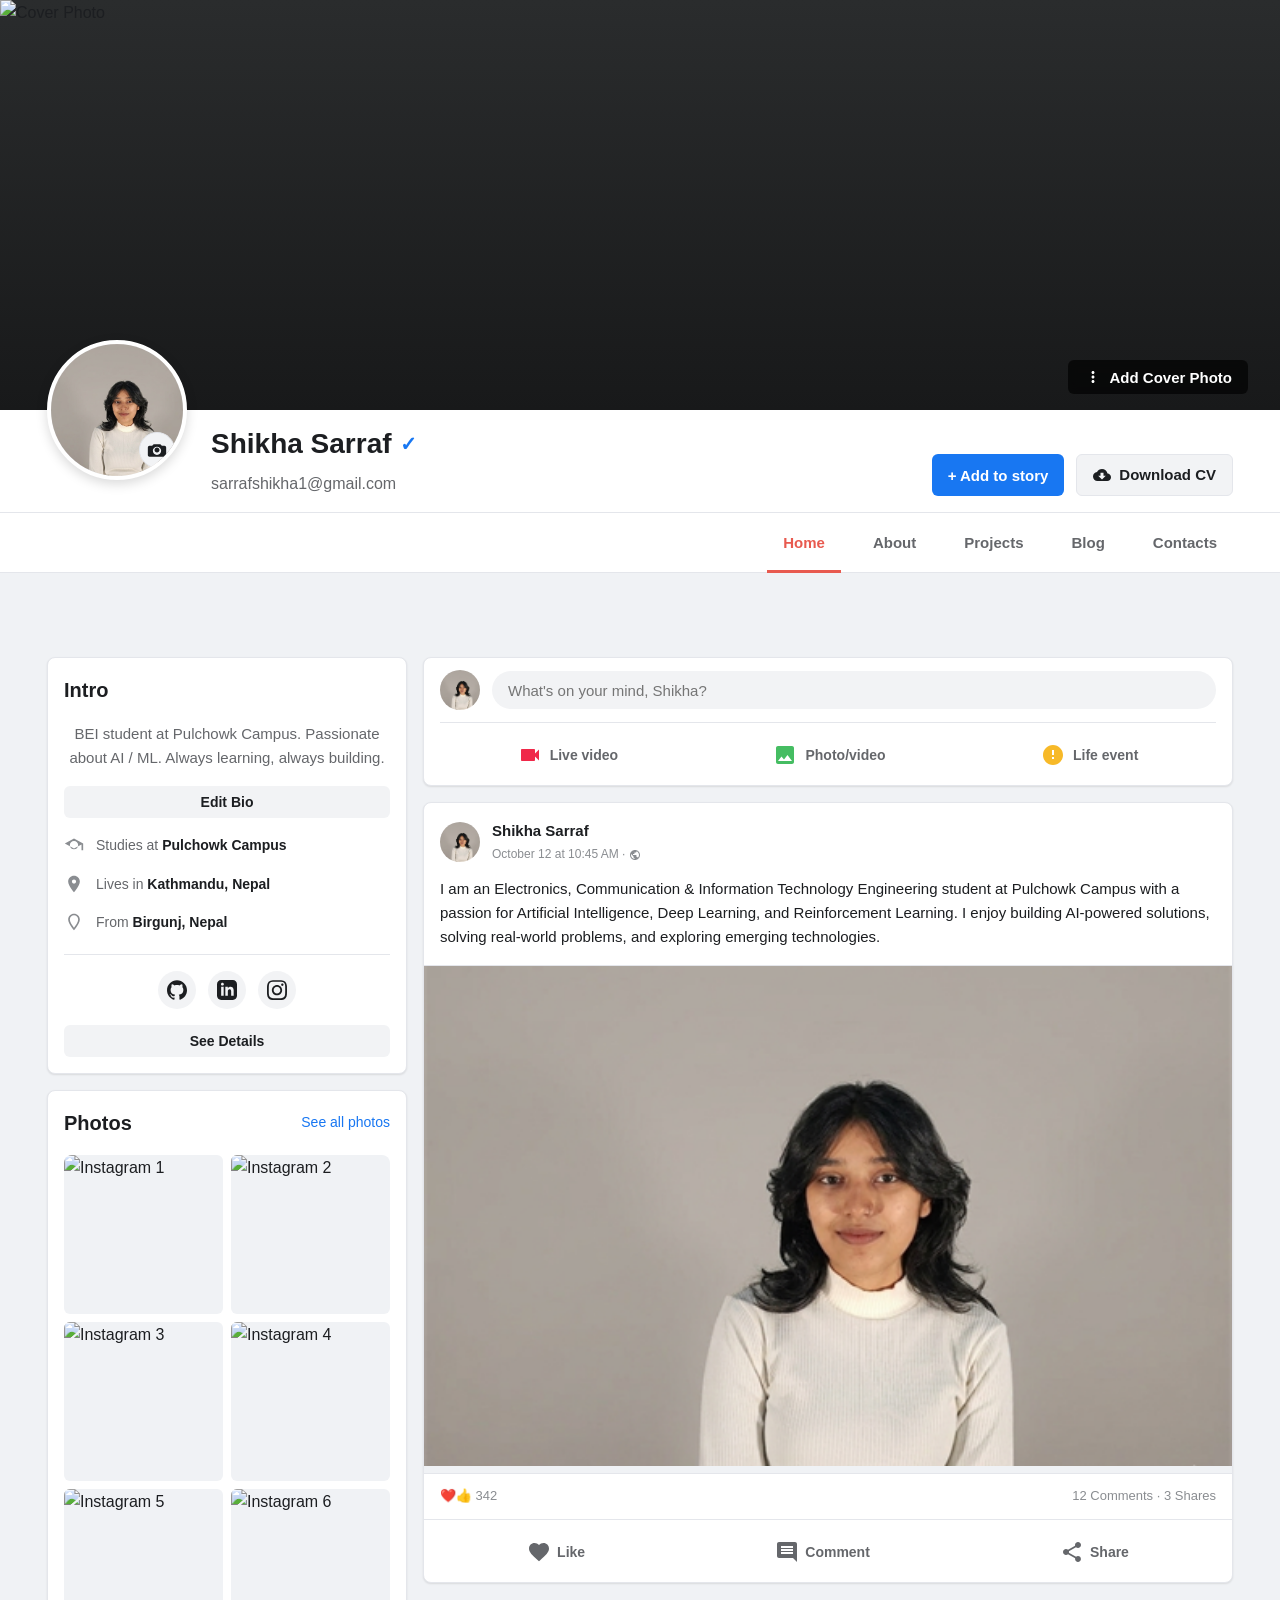
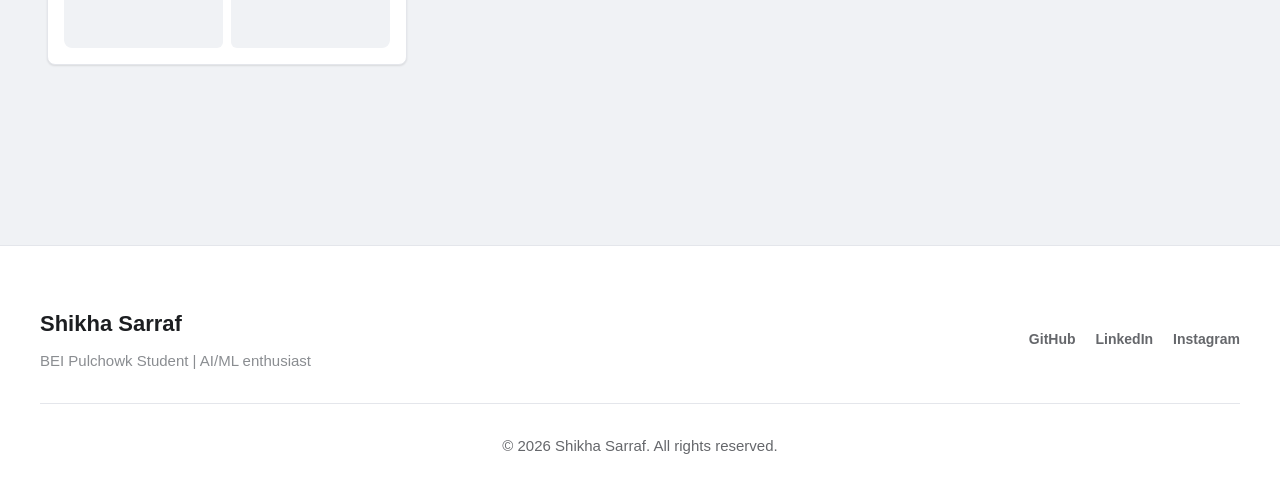
==== commit 6c769cc1: "Make profile header section more compact to avoid shifting main page down" ====
--- a/index.html
+++ b/index.html
@@ -2,6 +2,7 @@
 <html lang="en">
 <head>
   <meta charset="UTF-8">
+  <meta name="viewport" content="width=device-width, initial-scale=1.0">
   <meta name="author" content="Shikha Sarraf">
   <meta name="description" content="Professional Portfolio of Shikha Sarraf - BEI student at Pulchowk Campus, Passionate about AI / ML">
   <title>Shikha Sarraf | Portfolio - Home</title>
@@ -10,7 +11,7 @@
   <link rel="preconnect" href="https://fonts.gstatic.com" crossorigin>
   <link href="https://fonts.googleapis.com/css2?family=Playfair+Display:ital,wght@0,400..900;1,400..900&family=Plus+Jakarta+Sans:ital,wght@0,300..800;1,300..800&display=swap" rel="stylesheet">
   <!-- Stylesheet -->
-  <link rel="stylesheet" href="style.css">
+  <link rel="stylesheet" href="style.css?v=1.0.3">
 </head>
 <body>
 
--- a/style.css
+++ b/style.css
@@ -1,383 +1,1660 @@
-/* RESET & BASE */
+/* ==========================================
+   DESIGN SYSTEM & VARIABLES
+   ========================================== */
+:root {
+  /* Colors */
+  --bg-primary: #f0f2f5;
+  --bg-secondary: #ffffff;
+  --bg-hover: #f2f3f5;
+  --border-color: #e4e6eb;
+  --text-primary: #1c1e21;
+  --text-secondary: #65676b;
+  --text-muted: #8a8d91;
+  
+  --coral-accent: #e85a4f;
+  --coral-hover: #d3483f;
+  --coral-bg-alpha: rgba(232, 90, 79, 0.15);
+  
+  --facebook-blue: #1877f2;
+  --success-color: #16a34a;
+  --warning-color: #d97706;
+  
+  /* Fonts */
+  --font-sans: 'Plus Jakarta Sans', sans-serif;
+  --font-serif: 'Playfair Display', serif;
+  
+  /* Transitions */
+  --transition-smooth: all 0.3s cubic-bezier(0.4, 0, 0.2, 1);
+  --transition-fast: all 0.15s ease;
+}
+
+/* ==========================================
+   RESET & BASE STYLES
+   ========================================== */
 * {
   margin: 0;
   padding: 0;
   box-sizing: border-box;
 }
 
+html {
+  scroll-behavior: smooth;
+  scroll-padding-top: 80px; /* Offset for sticky navbar */
+}
+
 body {
-  font-family: 'Segoe UI', sans-serif;
-  background-color: #0d0d0d;
-  color: #e0e0e0;
-  line-height: 1.7;
-}
-
-/* NAVIGATION */
-nav {
-  background-color: #111111;
-  padding: 16px 40px;
-  box-shadow: 0 2px 8px rgba(0,0,0,0.5);
-  position: sticky;
-  top: 0;
-  z-index: 100;
-}
-
-nav ul {
+  font-family: var(--font-sans);
+  background-color: var(--bg-primary);
+  color: var(--text-primary);
+  line-height: 1.6;
+  overflow-x: hidden;
+}
+
+body.static-page {
+  padding-top: 80px;
+}
+
+/* Links & Buttons */
+a {
+  color: inherit;
+  text-decoration: none;
+  transition: var(--transition-fast);
+}
+
+button, .mock-btn {
+  font-family: var(--font-sans);
+  background: none;
+  border: none;
+  cursor: pointer;
+  outline: none;
+  transition: var(--transition-smooth);
+}
+
+/* ==========================================
+   TYPOGRAPHY
+   ========================================== */
+h1, h2, h3, h4, h5, h6 {
+  font-weight: 700;
+  color: var(--text-primary);
+}
+
+p {
+  color: var(--text-secondary);
+  font-size: 15px;
+}
+
+/* ==========================================
+   HEADER / PROFILE AREA
+   ========================================== */
+.profile-header {
+  background-color: var(--bg-secondary);
+  border-bottom: 1px solid var(--border-color);
+  padding-bottom: 12px;
+  width: 100%;
+}
+
+.cover-wrapper {
+  position: relative;
+  width: 100%;
+  height: 410px;
+  background: linear-gradient(180deg, #2a2c2d, #18191a);
+  overflow: hidden;
+}
+
+.cover-photo {
+  width: 100%;
+  height: 100%;
+  object-fit: cover;
+  object-position: center 20%;
+}
+
+.cover-edit-btn {
+  position: absolute;
+  bottom: 16px;
+  right: 32px;
+  background-color: rgba(0, 0, 0, 0.65);
+  color: #ffffff;
+  padding: 8px 16px;
+  border-radius: 6px;
+  font-size: 14px;
+  font-weight: 600;
+  display: flex;
+  align-items: center;
+  gap: 8px;
+  backdrop-filter: blur(4px);
+}
+
+.cover-edit-btn:hover {
+  background-color: rgba(0, 0, 0, 0.85);
+}
+
+.btn-icon {
+  width: 18px;
+  height: 18px;
+  fill: currentColor;
+}
+
+/* Profile Info Section */
+.header-info-container {
+  max-width: 1250px;
+  margin: 0 auto;
+  padding: 0 32px;
+  position: relative;
+  display: flex;
+  gap: 24px;
+}
+
+.profile-avatar-wrapper {
+  position: relative;
+  width: 140px;
+  height: 140px;
+  margin-top: -70px;
+  border-radius: 50%;
+  border: 4px solid var(--bg-secondary);
+  overflow: hidden;
+  background-color: var(--bg-primary);
+  flex-shrink: 0;
+  z-index: 10;
+  box-shadow: 0 4px 12px rgba(0,0,0,0.15);
+}
+
+.profile-avatar {
+  width: 100%;
+  height: 100%;
+  object-fit: cover;
+}
+
+.avatar-edit-badge {
+  position: absolute;
+  bottom: 8px;
+  right: 8px;
+  background-color: var(--bg-hover);
+  border: 1px solid var(--border-color);
+  width: 36px;
+  height: 36px;
+  border-radius: 50%;
+  display: flex;
+  align-items: center;
+  justify-content: center;
+  cursor: pointer;
+}
+
+.avatar-edit-badge svg {
+  width: 20px;
+  height: 20px;
+  fill: var(--text-primary);
+}
+
+.profile-meta {
+  display: flex;
+  justify-content: space-between;
+  align-items: flex-end;
+  flex-grow: 1;
+  padding-top: 12px;
+  padding-bottom: 4px;
+  gap: 20px;
+}
+
+.name-block {
+  display: flex;
+  flex-direction: column;
+}
+
+.profile-name {
+  font-size: 28px;
+  font-weight: 800;
+  display: flex;
+  align-items: center;
+  gap: 8px;
+}
+
+.verify-badge {
+  color: var(--facebook-blue);
+  font-size: 20px;
+}
+
+.profile-email {
+  color: var(--text-secondary);
+  font-size: 16px;
+  font-weight: 500;
+  margin-top: 4px;
+}
+
+.profile-actions {
+  display: flex;
+  gap: 12px;
+}
+
+.mock-btn {
+  padding: 8px 16px;
+  border-radius: 6px;
+  font-size: 15px;
+  font-weight: 600;
+  display: flex;
+  align-items: center;
+  gap: 8px;
+}
+
+.primary-action-btn {
+  background-color: var(--facebook-blue);
+  color: white;
+}
+
+.primary-action-btn:hover {
+  filter: brightness(1.1);
+}
+
+.secondary-action-btn {
+  background-color: var(--bg-hover);
+  color: var(--text-primary);
+  border: 1px solid var(--border-color);
+}
+
+.secondary-action-btn:hover {
+  background-color: rgba(0, 0, 0, 0.05);
+}
+
+/* ==========================================
+   NAVIGATION BAR
+   ========================================== */
+.nav-anchor {
+  height: 0;
+  display: block;
+  width: 100%;
+  visibility: hidden;
+}
+
+.main-navbar {
+  background-color: var(--bg-secondary);
+  border-bottom: 1px solid var(--border-color);
+  width: 100%;
+  height: 60px;
+  z-index: 999;
+  transition: background-color 0.4s ease, box-shadow 0.4s ease, transform 0.3s ease;
+}
+
+.navbar-content {
+  max-width: 1250px;
+  margin: 0 auto;
+  padding: 0 32px;
+  height: 100%;
+  display: flex;
+  justify-content: space-between;
+  align-items: center;
+}
+
+/* Sticky Nav Logo (Hidden by default) */
+.navbar-logo {
+  display: flex;
+  align-items: center;
+  gap: 10px;
+  opacity: 0;
+  visibility: hidden;
+  transform: translateX(-10px);
+  transition: var(--transition-smooth);
+}
+
+.logo-avatar {
+  width: 34px;
+  height: 34px;
+  border-radius: 50%;
+  object-fit: cover;
+  border: 1px solid var(--border-color);
+}
+
+.logo-text {
+  display: flex;
+  flex-direction: column;
+}
+
+.logo-name {
+  font-weight: 700;
+  font-size: 15px;
+  color: #2d3748;
+}
+
+.logo-subtitle {
+  font-size: 11px;
+  color: #718096;
+}
+
+/* Nav Links list */
+.nav-links {
+  display: flex;
   list-style: none;
-  display: flex;
-  gap: 30px;
-}
-
-nav ul li a {
-  text-decoration: none;
-  color: #e0e0e0;
+  height: 100%;
+  align-items: center;
+  gap: 16px;
+}
+
+.nav-item {
+  color: var(--text-secondary);
   font-weight: 600;
   font-size: 15px;
-}
-
-nav ul li a:hover {
-  color: #a855f7;
-}
-
-/* HERO SECTION */
-
-.profile-photo {
-  width: 150px;
-  height: 150px;
+  padding: 18px 16px;
+  position: relative;
+  display: inline-block;
+}
+
+.nav-item:hover {
+  color: var(--text-primary);
+}
+
+.nav-item.active {
+  color: var(--coral-accent);
+}
+
+.nav-item.active::after {
+  content: '';
+  position: absolute;
+  bottom: 0;
+  left: 0;
+  width: 100%;
+  height: 3px;
+  background-color: var(--coral-accent);
+}
+
+/* Sticky navbar CTA button */
+.navbar-cta {
+  opacity: 0;
+  visibility: hidden;
+  transform: translateX(10px);
+  transition: var(--transition-smooth);
+}
+
+.hire-btn {
+  background-color: var(--coral-accent);
+  color: white;
+  padding: 8px 20px;
+  border-radius: 6px;
+  font-weight: 600;
+  font-size: 14px;
+  box-shadow: 0 4px 6px rgba(232, 90, 79, 0.2);
+}
+
+.hire-btn:hover {
+  background-color: var(--coral-hover);
+  transform: translateY(-1px);
+}
+
+/* STICKY CLASS TRIGGERED BY JS / STATIC PAGE NAVBAR */
+.main-navbar.sticky,
+.main-navbar.sticky-static {
+  position: fixed;
+  top: 0;
+  left: 0;
+  right: 0;
+  background-color: #ffffff !important;
+  box-shadow: 0 4px 20px rgba(0, 0, 0, 0.08);
+  border-bottom: none;
+  z-index: 1000;
+}
+
+.main-navbar.sticky {
+  animation: slideDown 0.35s cubic-bezier(0.16, 1, 0.3, 1) forwards;
+}
+
+.main-navbar.sticky .navbar-logo,
+.main-navbar.sticky-static .navbar-logo {
+  opacity: 1;
+  visibility: visible;
+  transform: translateX(0);
+}
+
+.main-navbar.sticky .navbar-cta,
+.main-navbar.sticky-static .navbar-cta {
+  opacity: 1;
+  visibility: visible;
+  transform: translateX(0);
+}
+
+.main-navbar.sticky .nav-item,
+.main-navbar.sticky-static .nav-item {
+  color: #4a5568;
+}
+
+.main-navbar.sticky .nav-item:hover,
+.main-navbar.sticky-static .nav-item:hover {
+  color: #1a202c;
+}
+
+.main-navbar.sticky .nav-item.active,
+.main-navbar.sticky-static .nav-item.active {
+  color: var(--coral-accent);
+}
+
+@keyframes slideDown {
+  from {
+    transform: translateY(-100%);
+  }
+  to {
+    transform: translateY(0);
+  }
+}
+
+/* ==========================================
+   PAGE CONTAINER & SECTIONS
+   ========================================== */
+.page-container {
+  max-width: 1250px;
+  margin: 0 auto;
+  padding: 24px 32px;
+}
+
+.section-container {
+  display: none;
+  padding: 60px 0;
+  opacity: 0;
+  transform: translateY(20px);
+  transition: opacity 0.5s ease, transform 0.5s ease;
+}
+
+.section-container.active-section {
+  display: block;
+  opacity: 1;
+  transform: translateY(0);
+}
+
+/* Section headers */
+.section-header {
+  text-align: center;
+  max-width: 700px;
+  margin: 0 auto 50px auto;
+}
+
+.section-title {
+  font-size: 36px;
+  font-weight: 800;
+  margin-bottom: 16px;
+  letter-spacing: -0.5px;
+}
+
+.section-subtitle {
+  font-size: 16px;
+  color: var(--text-secondary);
+}
+
+/* ==========================================
+   HOME TAB / FEED LAYOUT
+   ========================================== */
+.feed-grid {
+  display: grid;
+  grid-template-columns: 360px 1fr;
+  gap: 16px;
+  align-items: start;
+}
+
+/* Cards standard look */
+.fb-card {
+  background-color: var(--bg-secondary);
+  border: 1px solid var(--border-color);
+  border-radius: 8px;
+  padding: 16px;
+  margin-bottom: 16px;
+  box-shadow: 0 1px 2px rgba(0, 0, 0, 0.1);
+}
+
+.fb-card h2 {
+  font-size: 20px;
+  font-weight: 700;
+  margin-bottom: 16px;
+}
+
+/* Intro Card details */
+.intro-bio {
+  text-align: center;
+  font-size: 15px;
+  margin-bottom: 16px;
+}
+
+.mock-btn-wide {
+  width: 100%;
+  background-color: var(--bg-hover);
+  color: var(--text-primary);
+  padding: 8px 0;
+  border-radius: 6px;
+  font-weight: 600;
+  font-size: 14px;
+  margin-bottom: 16px;
+}
+
+.mock-btn-wide:hover {
+  background-color: rgba(0,0,0,0.05);
+}
+
+.mock-btn-wide.secondary {
+  margin-bottom: 0;
+  margin-top: 16px;
+}
+
+.details-list {
+  list-style: none;
+  display: flex;
+  flex-direction: column;
+  gap: 16px;
+}
+
+.details-list li {
+  display: flex;
+  align-items: center;
+  gap: 12px;
+  font-size: 14px;
+  color: var(--text-secondary);
+}
+
+.detail-icon {
+  width: 20px;
+  height: 20px;
+  fill: var(--text-muted);
+  flex-shrink: 0;
+}
+
+.highlight {
+  font-weight: 600;
+  color: var(--text-primary);
+}
+
+/* Social media row */
+.social-row {
+  display: flex;
+  justify-content: center;
+  gap: 12px;
+  margin-top: 20px;
+  border-top: 1px solid var(--border-color);
+  padding-top: 16px;
+}
+
+.social-icon-btn {
+  width: 38px;
+  height: 38px;
+  border-radius: 50%;
+  background-color: var(--bg-hover);
+  display: flex;
+  align-items: center;
+  justify-content: center;
+  transition: var(--transition-smooth);
+}
+
+.social-icon-btn svg {
+  width: 20px;
+  height: 20px;
+  fill: var(--text-primary);
+  transition: var(--transition-smooth);
+}
+
+/* Brand hover colors */
+.social-icon-btn.github:hover {
+  background-color: #24292e;
+}
+.social-icon-btn.github:hover svg {
+  fill: #ffffff;
+}
+
+.social-icon-btn.linkedin:hover {
+  background-color: #0077b5;
+}
+.social-icon-btn.linkedin:hover svg {
+  fill: #ffffff;
+}
+
+.social-icon-btn.instagram:hover {
+  background-color: #e1306c;
+}
+.social-icon-btn.instagram:hover svg {
+  fill: #ffffff;
+}
+
+/* Photos grid (3x2 aspect ratios) */
+.photos-card .card-header {
+  display: flex;
+  justify-content: space-between;
+  align-items: center;
+  margin-bottom: 16px;
+}
+
+.photos-card h2 {
+  margin-bottom: 0;
+}
+
+.card-header-link {
+  font-size: 14px;
+  color: var(--facebook-blue);
+  font-weight: 500;
+}
+
+.card-header-link:hover {
+  text-decoration: underline;
+}
+
+.photos-grid-2col {
+  display: grid;
+  grid-template-columns: repeat(2, 1fr);
+  gap: 8px;
+  border-radius: 8px;
+  overflow: hidden;
+}
+
+.photo-box {
+  aspect-ratio: 1 / 1;
+  overflow: hidden;
+  background-color: #f0f2f5;
+  border-radius: 6px;
+  position: relative;
+}
+
+.insta-photo {
+  width: 100%;
+  height: 100%;
+  object-fit: cover;
+  transition: var(--transition-smooth);
+  cursor: pointer;
+}
+
+.photo-box:hover .insta-photo {
+  transform: scale(1.08);
+}
+
+/* Create Post Mock */
+.create-post-card {
+  padding: 12px 16px 10px 16px;
+}
+
+.post-top {
+  display: flex;
+  gap: 12px;
+  align-items: center;
+}
+
+.small-profile-icon {
+  width: 40px;
+  height: 40px;
   border-radius: 50%;
   object-fit: cover;
-  border: 3px solid #a855f7;
+}
+
+.mock-post-input {
+  background-color: var(--bg-hover);
+  border-radius: 20px;
+  padding: 8px 16px;
+  color: var(--text-secondary);
+  font-size: 15px;
+  flex-grow: 1;
+  border: none;
+  cursor: not-allowed;
+  height: 38px;
+}
+
+.divider {
+  height: 1px;
+  background-color: var(--border-color);
+  margin: 12px 0;
+}
+
+.post-actions-row {
+  display: flex;
+  justify-content: space-between;
+}
+
+.post-action-btn {
+  display: flex;
+  align-items: center;
+  justify-content: center;
+  gap: 8px;
+  flex-grow: 1;
+  padding: 8px 0;
+  border-radius: 6px;
+  font-weight: 600;
+  font-size: 14px;
+  color: var(--text-secondary);
+  cursor: pointer;
+  transition: var(--transition-fast);
+}
+
+.post-action-btn:hover {
+  background-color: var(--bg-hover);
+  color: var(--text-primary);
+}
+
+.action-icon {
+  width: 24px;
+  height: 24px;
+  fill: currentColor;
+}
+
+.action-icon.video { color: #f02849; }
+.action-icon.image { color: #45bd62; }
+.action-icon.emoji { color: #f7b928; }
+
+/* Bio Post details */
+.post-card {
+  padding: 16px 0 10px 0;
+}
+
+.post-header-info {
+  display: flex;
+  gap: 12px;
+  align-items: center;
+  padding: 0 16px 12px 16px;
+}
+
+.post-user-details {
+  display: flex;
+  flex-direction: column;
+}
+
+.post-username {
+  font-weight: 700;
+  font-size: 15px;
+}
+
+.post-time {
+  font-size: 12px;
+  color: var(--text-muted);
+  display: flex;
+  align-items: center;
+  gap: 4px;
+  margin-top: 2px;
+}
+
+.globe-icon {
+  width: 12px;
+  height: 12px;
+  fill: currentColor;
+}
+
+.post-content {
+  padding: 0 16px;
+}
+
+.post-content p {
+  margin-bottom: 12px;
+  color: var(--text-primary);
+}
+
+.post-image-container {
+  margin: 16px -16px 12px -16px;
+  background-color: #f0f2f5;
+  overflow: hidden;
+  border-top: 1px solid var(--border-color);
+  border-bottom: 1px solid var(--border-color);
+}
+
+.post-featured-image {
+  width: 100%;
+  max-height: 500px;
+  object-fit: cover;
+}
+
+.post-stats {
+  display: flex;
+  justify-content: space-between;
+  padding: 0 16px;
+  font-size: 13px;
+  color: var(--text-muted);
+}
+
+.likes-badge {
+  font-weight: 500;
+}
+
+.post-actions-row.borderless {
+  padding: 0 8px;
+}
+
+.post-action-btn.wide {
+  gap: 6px;
+  color: var(--text-secondary);
+}
+
+/* ==========================================
+   ABOUT SECTION (3RD IMAGE STYLE)
+   ========================================== */
+#about-section {
+  background-color: #ffffff; /* Solid light backdrop */
+  border: 1px solid #e2e8f0;
+  border-radius: 16px;
+  padding: 80px 48px;
+  max-width: 1250px;
+  margin: 0 auto;
+  box-shadow: 0 4px 6px -1px rgba(0, 0, 0, 0.05);
+}
+
+.about-modern-layout {
+  display: grid;
+  grid-template-columns: 340px 1fr 1fr;
+  gap: 48px;
+  align-items: start;
+}
+
+/* About Column 1: Image container offset */
+.about-image-col {
+  display: flex;
+  flex-direction: column;
+  gap: 32px;
+}
+
+.offset-card-container {
+  position: relative;
+  width: 100%;
+  aspect-ratio: 0.85 / 1;
+}
+
+.offset-coral-box {
+  position: absolute;
+  bottom: -25px;
+  left: -25px;
+  width: 100%;
+  height: 100%;
+  background-color: #000000; /* Black offset background box */
+  border-radius: 12px;
+  z-index: 1;
+}
+
+.about-photo-wrapper {
+  position: relative;
+  width: 100%;
+  height: 100%;
+  border-radius: 12px;
+  overflow: hidden;
+  z-index: 2;
+  box-shadow: 0 8px 24px rgba(0,0,0,0.15);
+  border: none; /* No border frame around the photo itself */
+}
+
+.about-photo {
+  width: 100%;
+  height: 100%;
+  object-fit: cover;
+}
+
+.about-talk-block {
+  display: flex;
+  flex-direction: column;
+  gap: 6px;
+  padding-left: 4px;
+}
+
+.talk-heading {
+  font-size: 14px;
+  color: #4a5568;
+  font-weight: 500;
+}
+
+.talk-email {
+  font-family: var(--font-serif);
+  font-size: 20px;
+  font-weight: 700;
+  color: var(--coral-accent) !important;
+}
+
+.talk-email:hover {
+  text-decoration: underline;
+}
+
+/* About Column 2 & 3: Typography & Content */
+.about-text-col {
+  display: flex;
+  flex-direction: column;
+}
+
+.about-serif-title {
+  font-family: var(--font-serif);
+  font-size: 28px;
+  line-height: 1.35;
+  font-weight: 700;
+  color: #1a202c; /* Dark text */
+  letter-spacing: -0.5px;
+}
+
+.coral-line {
+  width: 50px;
+  height: 2px;
+  background-color: var(--coral-accent);
+  margin: 16px 0 24px 0;
+}
+
+.about-desc {
+  font-size: 15px;
+  color: #4a5568; /* Dark text */
   margin-bottom: 20px;
-}
-
-#hero {
-  background: linear-gradient(135deg, #0d0d0d, #1a0a2e);
+  line-height: 1.7;
+}
+
+/* Social icons at bottom of column 3 */
+.about-social-icons {
+  display: flex;
+  gap: 16px;
+  margin-top: auto;
+  padding-top: 16px;
+}
+
+.about-social-btn {
+  color: #718096;
+  transition: var(--transition-smooth);
+}
+
+.about-social-btn svg {
+  width: 24px;
+  height: 24px;
+  fill: currentColor;
+}
+
+.about-social-btn:hover {
+  color: var(--coral-accent);
+  transform: translateY(-2px);
+}
+
+/* About Row 2: Reverse Layout & Contact Button */
+.about-modern-layout.reverse {
+  grid-template-columns: 1fr 1fr 340px;
+  margin-top: 80px;
+  border-top: 1px solid #e2e8f0;
+  padding-top: 80px;
+}
+
+.offset-card-container.right-aligned {
+  position: relative;
+  width: 100%;
+  aspect-ratio: 0.85 / 1;
+}
+
+.offset-coral-box.right-offset {
+  position: absolute;
+  bottom: -25px;
+  right: -25px;
+  left: auto;
+  width: 100%;
+  height: 100%;
+  background-color: #e0f2fe; /* Sky white offset background box */
+  border-radius: 12px;
+  z-index: 1;
+}
+
+.about-btn-wrapper {
+  margin-top: 24px;
+}
+
+.about-contact-btn {
+  display: inline-block;
+  background-color: var(--coral-accent);
   color: white;
-  padding: 100px 40px;
-  text-align: center;
-}
-
-#hero h1 {
-  font-size: 48px;
+  padding: 12px 32px;
+  border-radius: 6px;
+  font-weight: 700;
+  font-size: 15px;
+  box-shadow: 0 4px 6px rgba(232, 90, 79, 0.2);
+  transition: var(--transition-smooth);
+}
+
+.about-contact-btn:hover {
+  background-color: var(--coral-hover);
+  transform: translateY(-2px);
+  box-shadow: 0 6px 12px rgba(232, 90, 79, 0.3);
+}
+
+/* About Row themes (Yellow & Blue) */
+.yellow-theme .coral-line {
+  background-color: #d97706; /* Golden Amber */
+}
+
+.yellow-theme .talk-email {
+  color: #d97706 !important;
+}
+
+.blue-theme .coral-line {
+  background-color: #2563eb; /* Royal Blue */
+}
+
+.blue-theme .about-contact-btn {
+  background-color: #2563eb;
+  box-shadow: 0 4px 6px rgba(37, 99, 235, 0.2);
+}
+
+.blue-theme .about-contact-btn:hover {
+  background-color: #1d4ed8;
+  box-shadow: 0 6px 12px rgba(37, 99, 235, 0.3);
+}
+
+/* ==========================================
+   PROJECTS SECTION
+   ========================================== */
+.projects-grid {
+  display: grid;
+  grid-template-columns: repeat(2, 1fr);
+  gap: 24px;
+  max-width: 1200px;
+  margin: 0 auto;
+}
+
+.projects-grid .project-card {
+  background-color: var(--bg-secondary);
+  border: 1px solid var(--border-color);
+  border-radius: 12px;
+  overflow: hidden;
+  box-shadow: 0 4px 6px rgba(0,0,0,0.15);
+  transition: var(--transition-smooth);
+  display: flex;
+  flex-direction: column;
+}
+
+.projects-grid .project-card:hover {
+  transform: translateY(-6px);
+  box-shadow: 0 10px 25px rgba(232, 90, 79, 0.15);
+  border-color: var(--coral-accent);
+}
+
+.project-img-placeholder {
+  height: 180px;
+  background: linear-gradient(135deg, #1f2022, #18191a);
+  position: relative;
+  display: flex;
+  align-items: center;
+  justify-content: center;
+}
+
+.project-img-placeholder svg {
+  width: 60px;
+  height: 60px;
+  fill: rgba(255,255,255,0.06);
+  transition: var(--transition-smooth);
+}
+
+.projects-grid .project-card:hover .project-img-placeholder svg {
+  fill: var(--coral-accent);
+  transform: scale(1.1);
+}
+
+.proj-badge {
+  position: absolute;
+  top: 16px;
+  left: 16px;
+  font-size: 11px;
+  font-weight: 700;
+  text-transform: uppercase;
+  padding: 4px 10px;
+  border-radius: 20px;
+  letter-spacing: 0.5px;
+}
+
+.proj-badge-flag {
+  position: absolute;
+  top: 16px;
+  right: 16px;
+  font-size: 18px;
+}
+
+.proj-badge.completed {
+  background-color: rgba(34, 197, 94, 0.15);
+  color: var(--success-color);
+  border: 1px solid var(--success-color);
+}
+
+.proj-badge.progress {
+  background-color: rgba(234, 179, 8, 0.15);
+  color: var(--warning-color);
+  border: 1px solid var(--warning-color);
+}
+
+.proj-badge.hackathon {
+  background-color: var(--coral-bg-alpha);
+  color: var(--coral-accent);
+  border: 1px solid var(--coral-accent);
+}
+
+.project-info {
+  padding: 24px;
+  display: flex;
+  flex-direction: column;
+  flex-grow: 1;
+}
+
+.project-info h3 {
+  font-size: 20px;
+  font-weight: 700;
+  margin-bottom: 12px;
+}
+
+.project-info p {
+  color: var(--text-secondary);
+  font-size: 14px;
+  margin-bottom: 20px;
+  line-height: 1.6;
+}
+
+.tech-row {
+  display: flex;
+  flex-wrap: wrap;
+  gap: 8px;
+  margin-top: auto;
+}
+
+.tech-row span {
+  font-size: 12px;
+  font-weight: 600;
+  background-color: var(--bg-primary);
+  color: var(--text-secondary);
+  border: 1px solid var(--border-color);
+  padding: 4px 10px;
+  border-radius: 4px;
+}
+
+.project-actions {
+  display: flex;
+  gap: 12px;
+  margin-top: 20px;
+  border-top: 1px solid var(--border-color);
+  padding-top: 16px;
+}
+
+.proj-action-btn {
+  flex: 1;
+  display: inline-flex;
+  align-items: center;
+  justify-content: center;
+  gap: 8px;
+  padding: 8px 12px;
+  border-radius: 6px;
+  font-size: 14px;
+  font-weight: 600;
+  transition: var(--transition-smooth);
+  border: 1px solid var(--border-color);
+  background-color: var(--bg-primary);
+  color: var(--text-primary);
+}
+
+.proj-action-btn:hover {
+  background-color: var(--bg-hover);
+  border-color: var(--coral-accent);
+  color: var(--coral-accent);
+}
+
+.proj-action-btn svg {
+  width: 16px;
+  height: 16px;
+  fill: currentColor;
+}
+
+/* ==========================================
+   BLOG SECTION
+   ========================================== */
+.blog-grid {
+  display: grid;
+  grid-template-columns: repeat(3, 1fr);
+  gap: 24px;
+  max-width: 1200px;
+  margin: 0 auto;
+}
+
+.blog-card {
+  background-color: var(--bg-secondary);
+  border: 1px solid var(--border-color);
+  border-radius: 12px;
+  padding: 28px;
+  display: flex;
+  flex-direction: column;
+  transition: var(--transition-smooth);
+}
+
+.blog-card:hover {
+  transform: translateY(-5px);
+  border-color: var(--coral-accent);
+  box-shadow: 0 10px 20px rgba(0,0,0,0.2);
+}
+
+.blog-meta-header {
+  display: flex;
+  justify-content: space-between;
+  font-size: 12px;
+  font-weight: 600;
   margin-bottom: 16px;
-  color: #ffffff;
-}
-
-#hero p {
+}
+
+.blog-category {
+  color: var(--coral-accent);
+}
+
+.blog-date {
+  color: var(--text-muted);
+}
+
+.blog-card h3 {
   font-size: 18px;
-  margin-bottom: 8px;
-  color: #aaaaaa;
-}
-
-/* SECTIONS */
-section {
-  padding: 60px 40px;
-  max-width: 900px;
-  margin: 0 auto;
-}
-
-h2 {
-  font-size: 28px;
-  color: #a855f7;
-  margin-bottom: 16px;
-  border-bottom: 1px solid #2a2a2a;
-  padding-bottom: 8px;
-}
-
-p {
-  font-size: 16px;
-  color: #bbbbbb;
+  line-height: 1.4;
   margin-bottom: 12px;
 }
 
-/* SKILLS */
-#skills ul {
+.blog-card p {
+  font-size: 14px;
+  color: var(--text-secondary);
+  line-height: 1.6;
+  margin-bottom: 24px;
+}
+
+.blog-read-link {
+  font-size: 14px;
+  font-weight: 700;
+  color: var(--text-primary);
+  margin-top: auto;
+  display: flex;
+  align-items: center;
+}
+
+.blog-read-link:hover {
+  color: var(--coral-accent);
+}
+
+/* Restructured Blog layout styles */
+.blog-post-list {
   list-style: none;
-  display: flex;
-  flex-wrap: wrap;
+  margin-top: 16px;
+  display: flex;
+  flex-direction: column;
+  gap: 12px;
+}
+
+.blog-post-list li a {
+  display: flex;
+  justify-content: space-between;
+  align-items: center;
+  font-size: 14px;
+  font-weight: 600;
+  color: var(--text-primary);
+  padding: 10px 12px;
+  border-radius: 6px;
+  background-color: var(--bg-primary);
+  border: 1px solid var(--border-color);
+  transition: var(--transition-smooth);
+}
+
+.blog-post-list li a:hover {
+  border-color: var(--coral-accent);
+  color: var(--coral-accent);
+  background-color: var(--bg-hover);
+}
+
+.post-date {
+  font-size: 11px;
+  color: var(--text-muted);
+  font-weight: 500;
+}
+
+.edu-timeline {
+  display: flex;
+  flex-direction: column;
   gap: 12px;
   margin-top: 16px;
 }
 
-#skills ul li {
-  background-color: transparent;
-  color: #a855f7;
-  padding: 8px 18px;
-  border-radius: 20px;
-  font-size: 14px;
-  font-weight: 500;
-  border: 1px solid #a855f7;
-}
-
-/* PROJECT CARDS */
-.project-card {
-  background: #111111;
-  border-radius: 12px;
-  padding: 24px;
-  margin-bottom: 20px;
-  box-shadow: 0 4px 12px rgba(0,0,0,0.4);
-  border-left: 4px solid #a855f7;
-  transition: all 0.3s ease;
-  cursor: pointer;
-}
-
-.project-card:hover {
-  transform: translateY(-5px);
-  box-shadow: 0 8px 25px rgba(168, 85, 247, 0.3);
-  border-left: 4px solid #a855f7;
-}
-
-
-/* CONTACT */
-#contact a {
-  color: #a855f7;
-  text-decoration: none;
-  font-weight: 600;
-}
-
-#contact a:hover {
-  color: #ffffff;
-  text-decoration: underline;
-}
-
-.social-links {
-  display: flex;
-  gap: 16px;
-  justify-content: center;
-  margin-top: 24px;
-}
-
-.social-links a {
-  text-decoration: none;
-  color: #ffffff;
-  border: 2px solid #a855f7;
-  padding: 10px 24px;
-  border-radius: 25px;
-  font-weight: 600;
-  font-size: 15px;
-  transition: all 0.3s ease;
-}
-
-.social-links a:hover {
-  background-color: #a855f7;
-  color: #ffffff;
-}
-/* FOOTER */
-footer {
-  background-color: #111111;
-  text-align: center;
-  padding: 40px 20px;
-  margin-top: 60px;
-  border-top: 1px solid #2a2a2a;
-}
-
-footer p {
-  color: #aaaaaa;
-  margin-bottom: 16px;
-}
-
-footer .copyright {
-  color: #555555;
+.edu-item {
+  display: flex;
+  align-items: center;
+  gap: 12px;
+  padding: 10px;
+  border-radius: 8px;
+  background-color: var(--bg-primary);
+  border: 1px solid var(--border-color);
+}
+
+.edu-logo {
+  width: 48px;
+  height: 48px;
+  object-fit: contain;
+  flex-shrink: 0;
+  background-color: #ffffff;
+  border-radius: 6px;
+  padding: 4px;
+  border: 1px solid var(--border-color);
+}
+
+.edu-info {
+  display: flex;
+  flex-direction: column;
+}
+
+.edu-info h4 {
   font-size: 13px;
-  margin-top: 16px;
-}
-.cv-btn {
-  display: inline-block;
-  margin-top: 16px;
-  padding: 12px 30px;
-  background-color: #a855f7;
-  color: white;
-  text-decoration: none;
-  border-radius: 25px;
-  font-weight: 600;
-  font-size: 15px;
-  transition: all 0.3s ease;
-}
-
-.cv-btn:hover {
-  background-color: #9333ea;
-  transform: translateY(-2px);
-}
-/* SCROLL ANIMATION */
-.fade-in {
-  opacity: 0;
-  transform: translateY(30px);
-  transition: opacity 0.6s ease, transform 0.6s ease;
-}
-
-.fade-in.visible {
-  opacity: 1;
-  transform: translateY(0);
-}
-
-/* EDUCATION CARDS */
-.education-card {
-  background: #111111;
-  border-radius: 12px;
-  padding: 24px;
-  margin-bottom: 20px;
-  border-left: 4px solid #a855f7;
-  box-shadow: 0 4px 12px rgba(0,0,0,0.4);
-  transition: all 0.3s ease;
-}
-
-.education-card:hover {
-  transform: translateY(-5px);
-  box-shadow: 0 8px 25px rgba(168, 85, 247, 0.3);
-}
-
-.education-card h3 {
-  color: #ffffff;
-  font-size: 18px;
-  margin-bottom: 8px;
-}
-
-.institution {
-  color: #a855f7 !important;
-  font-weight: 600;
-  margin-bottom: 4px !important;
-}
-
-.year {
-  color: #888888 !important;
-  font-size: 14px !important;
-  margin-bottom: 10px !important;
-}
-
-/* HOBBIES */
-.hobbies-grid {
-  display: grid;
-  grid-template-columns: repeat(2, 1fr);
-  gap: 20px;
-  margin-top: 16px;
-}
-
-.hobby-card {
-  background: #111111;
-  border-radius: 12px;
-  padding: 24px;
-  text-align: center;
-  border: 1px solid #2a2a2a;
-  transition: all 0.3s ease;
-}
-
-.hobby-card:hover {
-  border-color: #a855f7;
-  transform: translateY(-5px);
-  box-shadow: 0 8px 25px rgba(168, 85, 247, 0.2);
-}
-
-.hobby-icon {
-  font-size: 36px;
-  display: block;
-  margin-bottom: 12px;
-}
-
-.hobby-card h3 {
-  color: #ffffff;
-  margin-bottom: 8px;
-}
-/* PROJECT HEADER */
-.project-header {
-  display: flex;
-  justify-content: space-between;
-  align-items: center;
-  margin-bottom: 12px;
-}
-
-.project-status {
-  background-color: #1a1a1a;
-  color: #a855f7;
-  border: 1px solid #a855f7;
-  padding: 4px 12px;
-  border-radius: 20px;
+  font-weight: 700;
+  margin-bottom: 2px;
+  color: var(--text-primary);
+}
+
+.edu-degree {
   font-size: 12px;
   font-weight: 600;
-}
-
-/* PROJECT TECH TAGS */
-.project-tech {
-  display: flex;
+  color: var(--text-secondary);
+  margin-bottom: 2px;
+}
+
+.edu-date {
+  font-size: 11px;
+  color: var(--text-muted);
+}
+
+
+/* ==========================================
+   CONTACTS SECTION
+   ========================================== */
+.contact-wrapper {
+  display: grid;
+  grid-template-columns: 360px 1fr;
+  gap: 40px;
+  max-width: 1100px;
+  margin: 0 auto;
+}
+
+.contact-details-box {
+  display: flex;
+  flex-direction: column;
+  gap: 24px;
+}
+
+.contact-item {
+  display: flex;
+  gap: 16px;
+  align-items: center;
+  background-color: var(--bg-secondary);
+  border: 1px solid var(--border-color);
+  border-radius: 8px;
+  padding: 18px;
+}
+
+.contact-icon {
+  font-size: 24px;
+  background-color: var(--bg-primary);
+  width: 50px;
+  height: 50px;
+  border-radius: 50%;
+  display: flex;
+  align-items: center;
+  justify-content: center;
+}
+
+.contact-txt {
+  display: flex;
+  flex-direction: column;
+}
+
+.contact-txt strong {
+  font-size: 13px;
+  text-transform: uppercase;
+  letter-spacing: 0.5px;
+  color: var(--text-muted);
+  margin-bottom: 4px;
+}
+
+.contact-txt span, .contact-txt a {
+  font-size: 15px;
+  font-weight: 600;
+  color: var(--text-primary);
+}
+
+.contact-txt a:hover {
+  color: var(--coral-accent);
+}
+
+/* Contact Form */
+.contact-form {
+  background-color: var(--bg-secondary);
+  border: 1px solid var(--border-color);
+  border-radius: 12px;
+  padding: 32px;
+}
+
+.form-row {
+  display: grid;
+  grid-template-columns: 1fr 1fr;
+  gap: 16px;
+}
+
+.form-group {
+  display: flex;
+  flex-direction: column;
+  gap: 8px;
+  margin-bottom: 20px;
+}
+
+.form-group label {
+  font-size: 13px;
+  font-weight: 600;
+  color: var(--text-secondary);
+}
+
+.form-group input, .form-group textarea {
+  font-family: var(--font-sans);
+  background-color: var(--bg-primary);
+  border: 1px solid var(--border-color);
+  color: var(--text-primary);
+  padding: 12px 16px;
+  border-radius: 6px;
+  font-size: 14px;
+  outline: none;
+  transition: var(--transition-smooth);
+}
+
+.form-group input:focus, .form-group textarea:focus {
+  border-color: var(--coral-accent);
+  box-shadow: 0 0 0 3px var(--coral-bg-alpha);
+}
+
+.contact-submit-btn {
+  background-color: var(--coral-accent);
+  color: white;
+  padding: 14px 28px;
+  border-radius: 6px;
+  font-weight: 700;
+  font-size: 15px;
+  width: 100%;
+  box-shadow: 0 4px 12px rgba(232, 90, 79, 0.2);
+}
+
+.contact-submit-btn:hover {
+  background-color: var(--coral-hover);
+  transform: translateY(-1px);
+}
+
+/* ==========================================
+   SITE FOOTER
+   ========================================== */
+.site-footer {
+  background-color: var(--bg-secondary);
+  border-top: 1px solid var(--border-color);
+  padding: 60px 32px 30px 32px;
+  margin-top: 80px;
+}
+
+.footer-top {
+  max-width: 1200px;
+  margin: 0 auto;
+  display: flex;
+  justify-content: space-between;
+  align-items: center;
   flex-wrap: wrap;
-  gap: 8px;
-  margin-top: 16px;
-}
-
-.project-tech span {
-  background-color: #1a1a1a;
-  color: #aaaaaa;
-  border: 1px solid #333333;
-  padding: 4px 12px;
-  border-radius: 20px;
-  font-size: 12px;
-}
-.project-card .project-status.hackathon {
-  color: #22c55e;
-  border-color: #22c55e;
-}
-/* SMOOTH SCROLL */
-html {
-  scroll-behavior: smooth;
-}
-/* BACK TO TOP BUTTON */
-#backToTop {
+  gap: 30px;
+}
+
+.footer-brand h3 {
+  font-size: 22px;
+  margin-bottom: 8px;
+}
+
+.footer-brand p {
+  color: var(--text-muted);
+}
+
+.footer-socials {
+  display: flex;
+  gap: 20px;
+}
+
+.footer-socials a {
+  font-size: 14px;
+  font-weight: 600;
+  color: var(--text-secondary);
+}
+
+.footer-socials a:hover {
+  color: var(--coral-accent);
+}
+
+.footer-divider {
+  max-width: 1200px;
+  height: 1px;
+  background-color: var(--border-color);
+  margin: 30px auto;
+}
+
+.footer-bottom {
+  max-width: 1200px;
+  margin: 0 auto;
+  display: flex;
+  justify-content: center;
+  text-align: center;
+  font-size: 13px;
+  color: var(--text-muted);
+}
+
+/* ==========================================
+   BACK TO TOP BUTTON
+   ========================================== */
+.back-to-top-btn {
   position: fixed;
-  bottom: 30px;
-  right: 30px;
-  background-color: #a855f7;
+  bottom: 24px;
+  right: 24px;
+  width: 44px;
+  height: 44px;
+  border-radius: 50%;
+  background-color: var(--coral-accent);
   color: white;
-  border: none;
-  border-radius: 50%;
-  width: 45px;
-  height: 45px;
-  font-size: 20px;
-  cursor: pointer;
-  display: none;
-  z-index: 999;
-  transition: all 0.3s ease;
-}
-
-#backToTop:hover {
-  background-color: #9333ea;
-  transform: translateY(-3px);
-}
-/* MOBILE RESPONSIVE */
-@media (max-width: 768px) {
-  #hero h1 {
-    font-size: 32px;
-  }
-
-  #hero p {
-    font-size: 16px;
-  }
-
-  nav ul {
-    gap: 16px;
-    flex-wrap: wrap;
-    padding: 8px 0;
-  }
-
-  section {
-    padding: 40px 20px;
-  }
-
-  .hobbies-grid {
-    grid-template-columns: 1fr;
-  }
-
-  .project-header {
-    flex-direction: column;
-    align-items: flex-start;
-    gap: 8px;
-  }
-
-  .social-links {
+  font-size: 18px;
+  display: flex;
+  align-items: center;
+  justify-content: center;
+  box-shadow: 0 4px 10px rgba(0,0,0,0.3);
+  z-index: 99;
+  opacity: 0;
+  visibility: hidden;
+  transform: translateY(10px);
+}
+
+.back-to-top-btn.visible {
+  opacity: 1;
+  visibility: visible;
+  transform: translateY(0);
+}
+
+.back-to-top-btn:hover {
+  background-color: var(--coral-hover);
+  transform: translateY(-2px);
+}
+
+/* ==========================================
+   RESPONSIVE DESIGN (MEDIA QUERIES)
+   ========================================== */
+@media (max-width: 1100px) {
+  .about-modern-layout {
+    grid-template-columns: 300px 1fr;
+  }
+  .about-modern-layout .about-text-col:last-child {
+    grid-column: span 2;
+  }
+  .about-modern-layout.reverse {
+    grid-template-columns: 1fr 300px;
+  }
+  .about-modern-layout.reverse .about-text-col:first-child {
+    grid-column: span 2;
+  }
+}
+
+@media (max-width: 992px) {
+  .profile-header {
+    text-align: center;
+  }
+  
+  .header-info-container {
     flex-direction: column;
     align-items: center;
-  }
-
-  .profile-photo {
-    width: 120px;
-    height: 120px;
-  }
-}
+    text-align: center;
+  }
+  
+  .profile-avatar-wrapper {
+    margin-top: -64px;
+  }
+  
+  .profile-meta {
+    flex-direction: column;
+    align-items: center;
+    padding-top: 8px;
+  }
+  
+  .profile-actions {
+    margin-top: 16px;
+  }
+
+  .main-navbar {
+    display: none; /* Hide default navbar on small screens to simplify structure, or keep simplified */
+  }
+
+  .nav-anchor {
+    display: none;
+  }
+  
+  .feed-grid {
+    grid-template-columns: 1fr;
+  }
+  
+  .about-modern-layout,
+  .about-modern-layout.reverse {
+    grid-template-columns: 1fr;
+    gap: 32px;
+  }
+  
+  .about-modern-layout .about-text-col:last-child,
+  .about-modern-layout.reverse .about-text-col:first-child {
+    grid-column: span 1;
+  }
+
+  .offset-card-container {
+    max-width: 340px;
+    margin: 0 auto;
+  }
+
+  .about-talk-block {
+    align-items: center;
+    margin-top: 10px;
+  }
+  
+  .projects-grid {
+    grid-template-columns: 1fr;
+  }
+  
+  .blog-grid {
+    grid-template-columns: 1fr;
+  }
+  
+  .contact-wrapper {
+    grid-template-columns: 1fr;
+  }
+}
+
+@media (max-width: 768px) {
+  .page-container {
+    padding: 16px;
+  }
+  
+  .cover-wrapper {
+    height: 200px;
+  }
+  
+  .profile-name {
+    font-size: 24px;
+  }
+  
+  .form-row {
+    grid-template-columns: 1fr;
+  }
+
+  .site-footer {
+    padding: 40px 16px 20px 16px;
+  }
+}
+
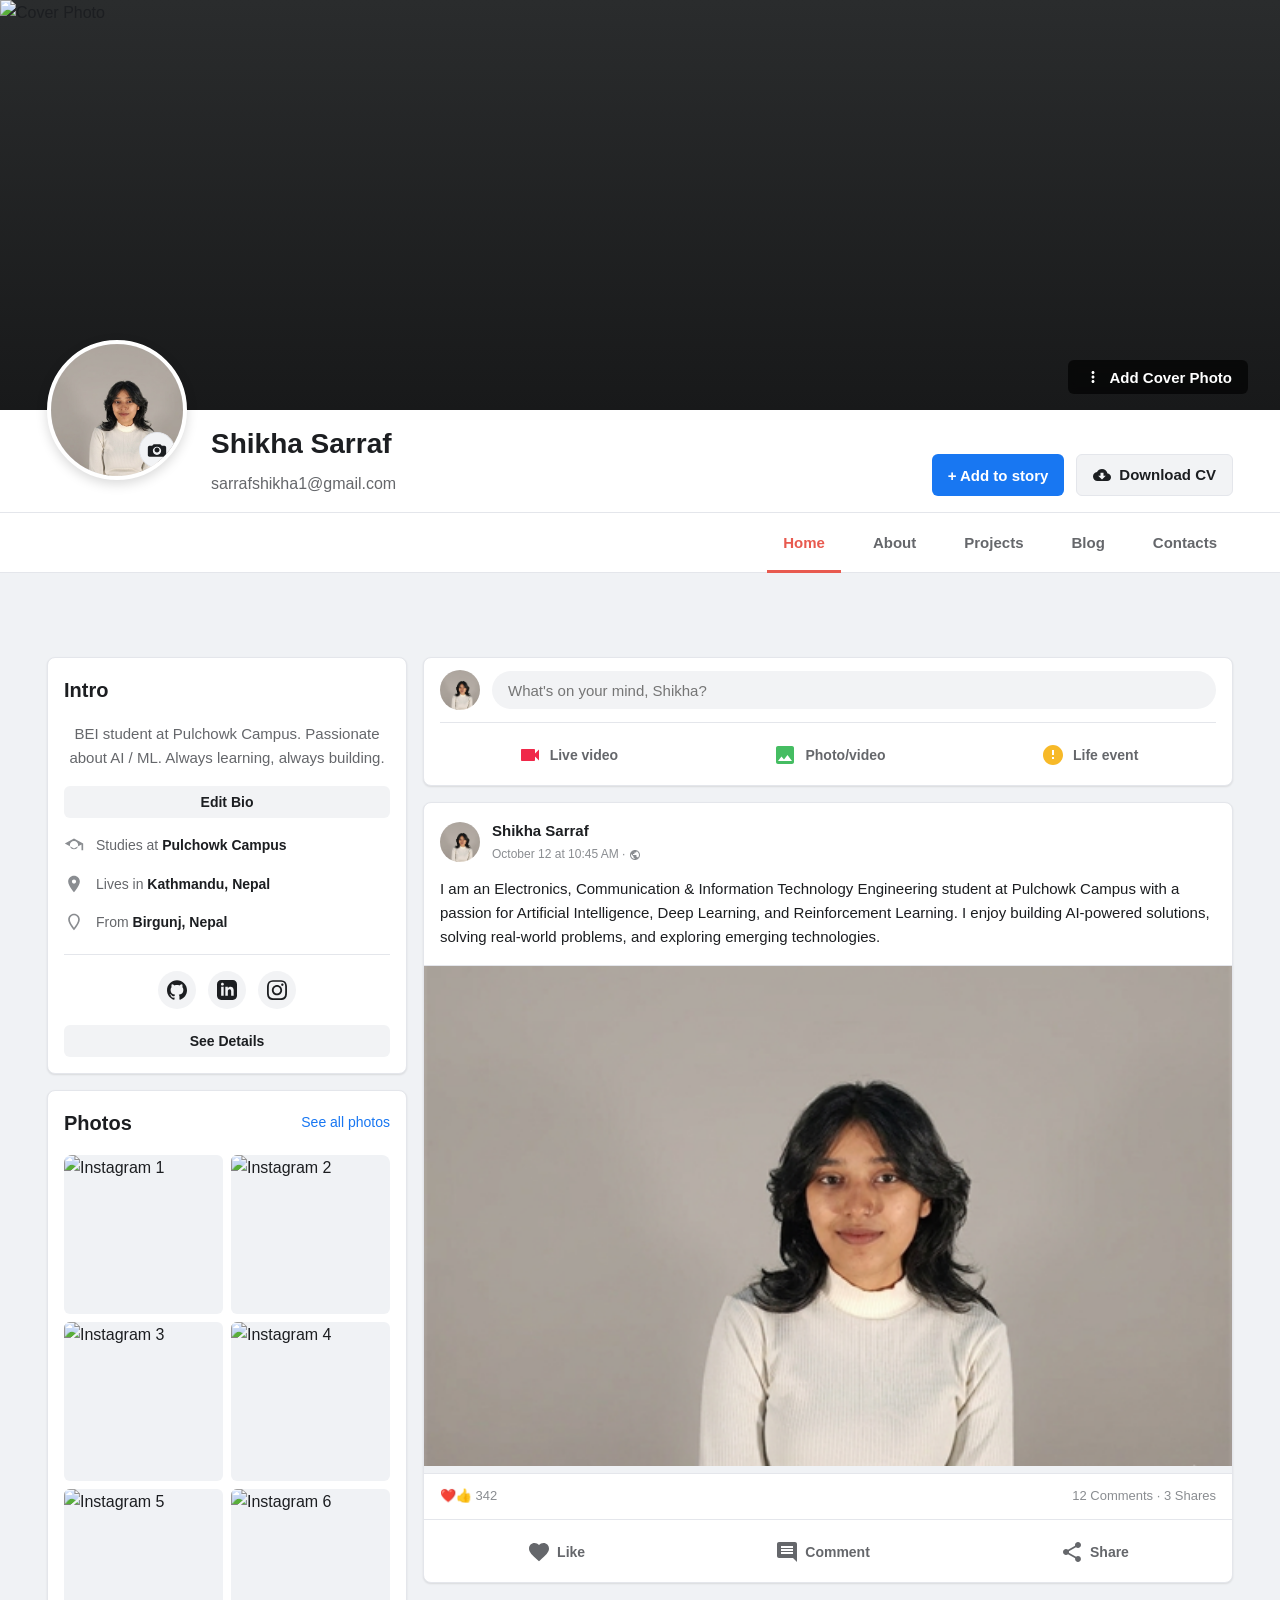
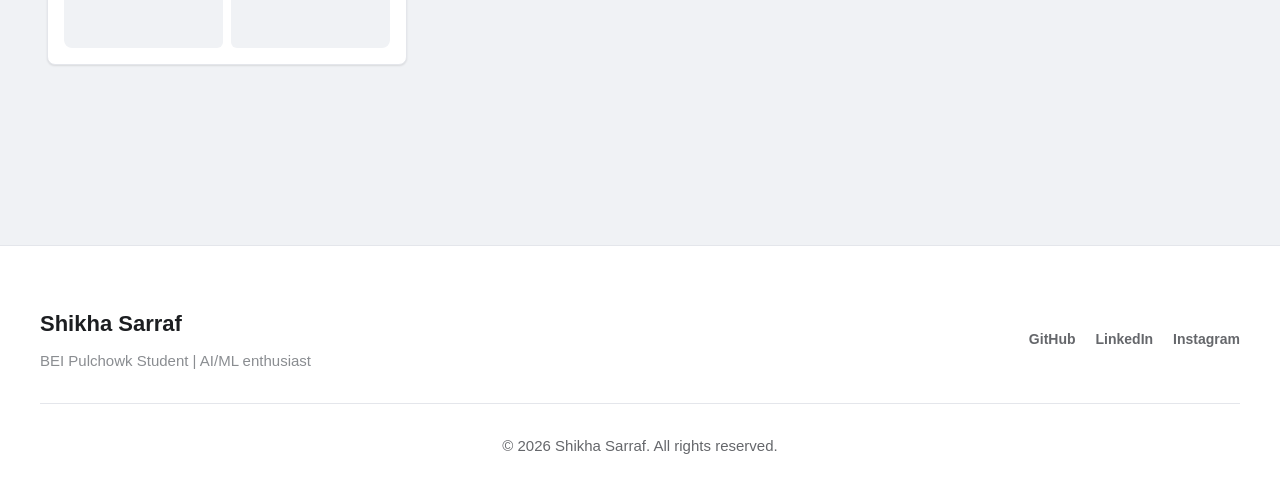
==== commit 96f6fec6: "Center navbar menu links on mobile screens in style.css and bump cache-buster version to v1.0.5" ====
--- a/index.html
+++ b/index.html
@@ -11,7 +11,7 @@
   <link rel="preconnect" href="https://fonts.gstatic.com" crossorigin>
   <link href="https://fonts.googleapis.com/css2?family=Playfair+Display:ital,wght@0,400..900;1,400..900&family=Plus+Jakarta+Sans:ital,wght@0,300..800;1,300..800&display=swap" rel="stylesheet">
   <!-- Stylesheet -->
-  <link rel="stylesheet" href="style.css?v=1.0.3">
+  <link rel="stylesheet" href="style.css?v=1.0.5">
 </head>
 <body>
 
@@ -35,7 +35,7 @@
       
       <div class="profile-meta">
         <div class="name-block">
-          <h1 class="profile-name">Shikha Sarraf <span class="verify-badge">✓</span></h1>
+          <h1 class="profile-name">Shikha Sarraf</h1>
           <span class="profile-email">sarrafshikha1@gmail.com</span>
         </div>
         <div class="profile-actions">
--- a/style.css
+++ b/style.css
@@ -1591,13 +1591,36 @@
   }
 
   .main-navbar {
-    display: none; /* Hide default navbar on small screens to simplify structure, or keep simplified */
+    display: block;
+    background-color: #ffffff !important;
+    box-shadow: 0 4px 20px rgba(0, 0, 0, 0.08);
   }
 
   .nav-anchor {
-    display: none;
+    display: block;
+    height: 0;
+  }
+
+  .navbar-logo {
+    display: none !important;
+  }
+
+  .navbar-content {
+    justify-content: center;
+    padding: 0;
   }
   
+  .nav-links {
+    justify-content: center;
+    width: 100%;
+    gap: 12px;
+  }
+
+  .nav-item {
+    padding: 18px 8px;
+    font-size: 13px;
+  }
+
   .feed-grid {
     grid-template-columns: 1fr;
   }
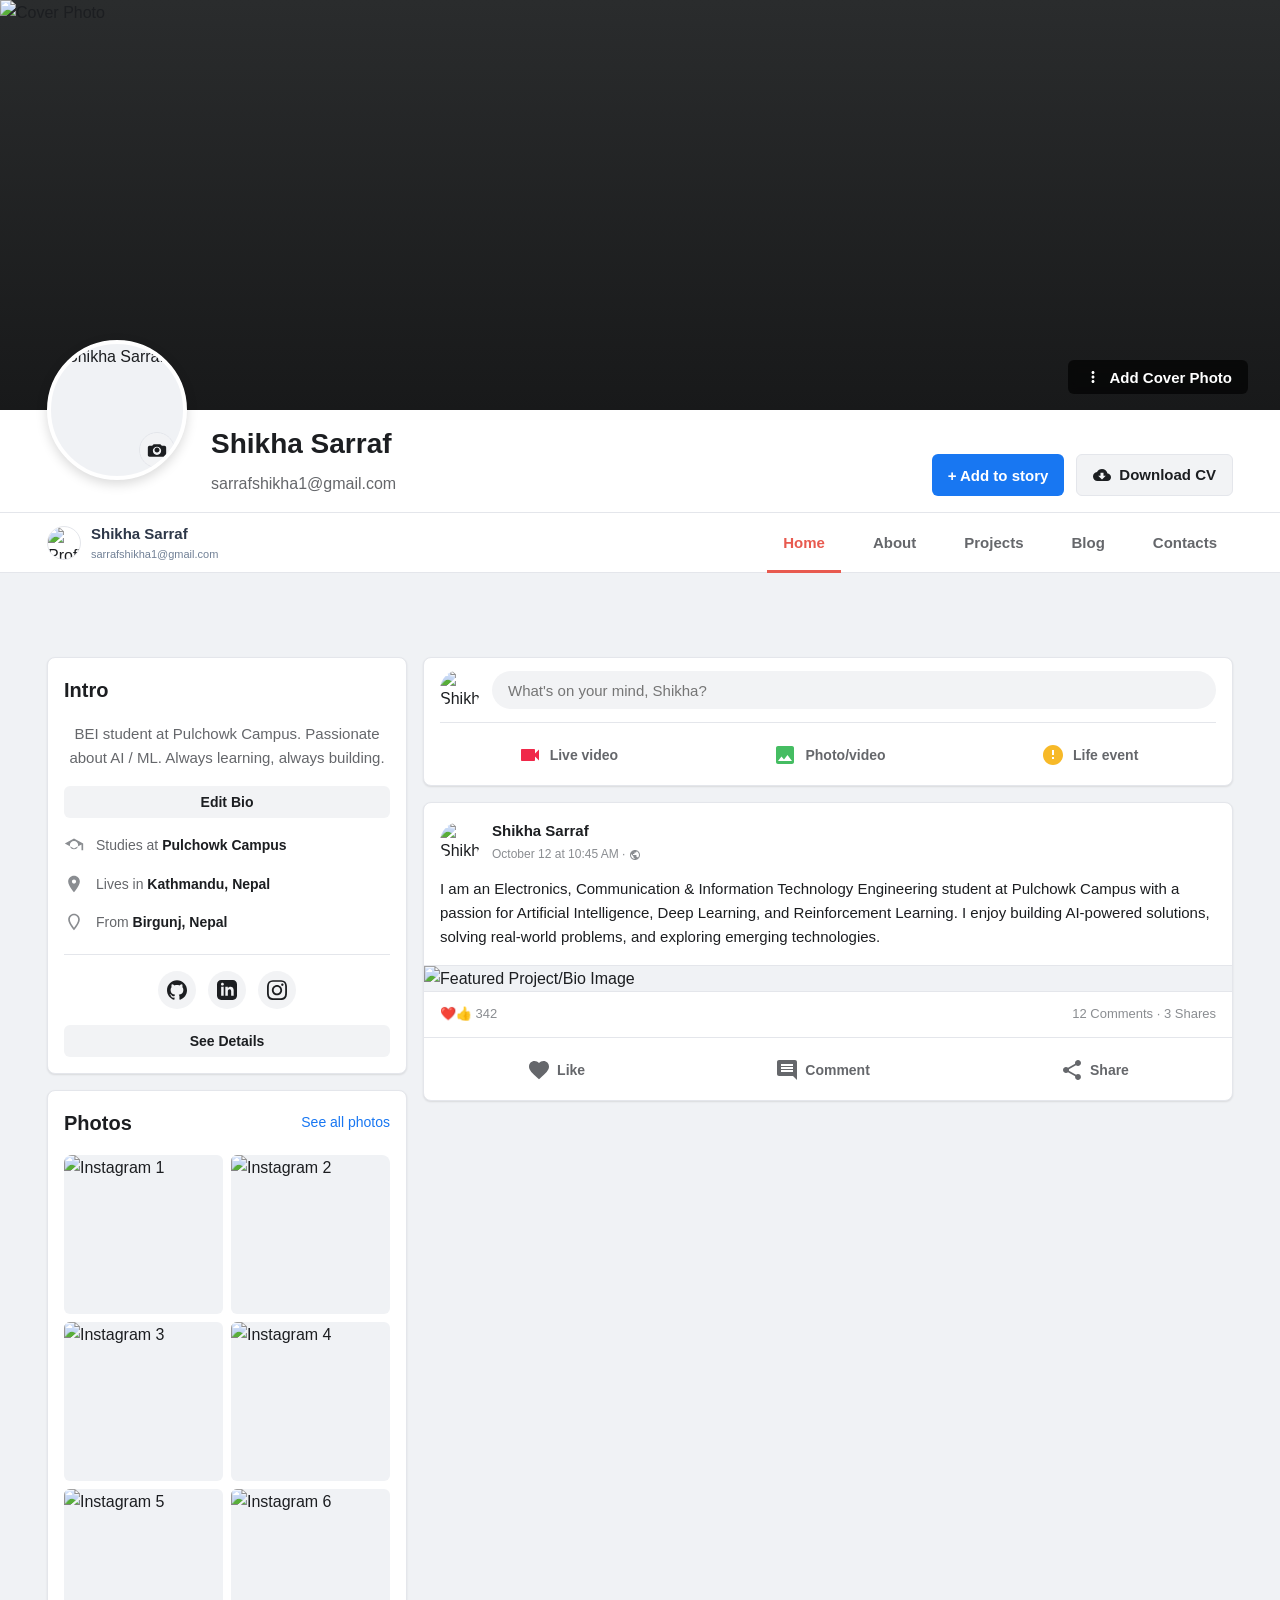
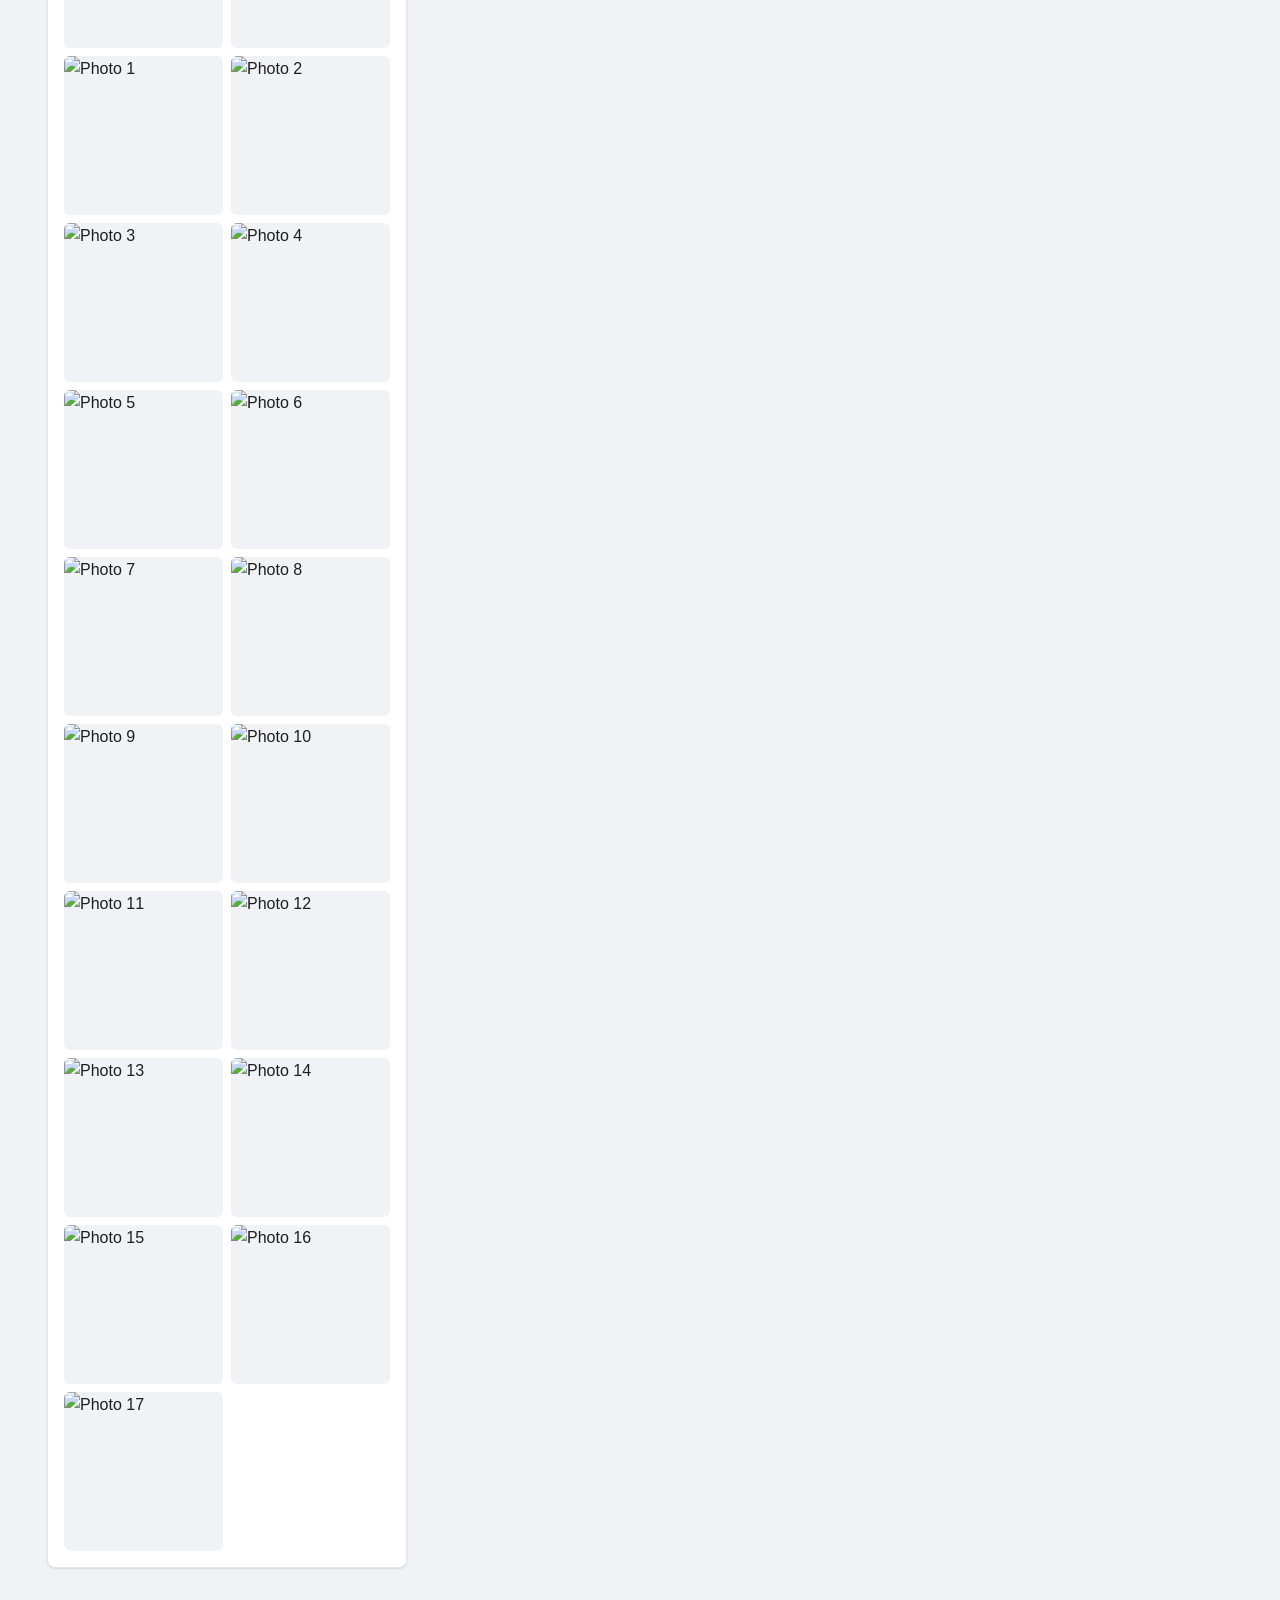
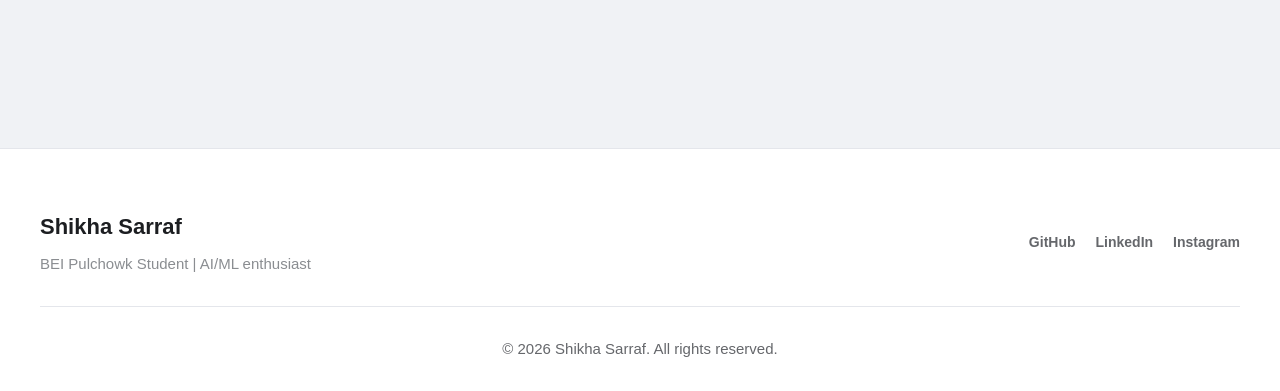
==== commit 9b3f0c3d: "feat: update portfolio images, restructure about page & implement mobile grid toggle" ====
--- a/index.html
+++ b/index.html
@@ -11,14 +11,14 @@
   <link rel="preconnect" href="https://fonts.gstatic.com" crossorigin>
   <link href="https://fonts.googleapis.com/css2?family=Playfair+Display:ital,wght@0,400..900;1,400..900&family=Plus+Jakarta+Sans:ital,wght@0,300..800;1,300..800&display=swap" rel="stylesheet">
   <!-- Stylesheet -->
-  <link rel="stylesheet" href="style.css?v=1.0.5">
+  <link rel="stylesheet" href="style.css?v=1.0.6">
 </head>
 <body>
 
   <!-- HERO PROFILE HEADER -->
   <header class="profile-header">
     <div class="cover-wrapper">
-      <img src="https://res.cloudinary.com/dj85g5tsx/image/upload/w_1400,q_auto,f_auto/v1781712155/1000098287_high_quality_x2zawh.jpg" alt="Cover Photo" class="cover-photo">
+      <img src="https://res.cloudinary.com/dj85g5tsx/image/upload/w_1400,q_auto,f_auto/v1781890767/Scanned_20260619-2203_1_1_1__1_hsikpi.jpg" alt="Cover Photo" class="cover-photo">
       <button class="mock-btn cover-edit-btn">
         <svg viewBox="0 0 24 24" class="btn-icon"><path d="M12 8c1.1 0 2-.9 2-2s-.9-2-2-2-2 .9-2 2 .9 2 2 2zm0 2c-1.1 0-2 .9-2 2s.9 2 2 2 2-.9 2-2-.9-2-2-2zm0 6c-1.1 0-2 .9-2 2s.9 2 2 2 2-.9 2-2-.9-2-2-2z"/></svg>
         Add Cover Photo
@@ -27,7 +27,7 @@
     
     <div class="header-info-container">
       <div class="profile-avatar-wrapper">
-        <img src="me.png" alt="Shikha Sarraf" class="profile-avatar">
+        <img src="https://res.cloudinary.com/dj85g5tsx/image/upload/w_300,h_300,c_fill,g_face,q_auto,f_auto/v1781890768/Scanned_20260619-2203_1_1_1__4_mbxt1c.jpg" alt="Shikha Sarraf" class="profile-avatar">
         <div class="avatar-edit-badge">
           <svg viewBox="0 0 24 24"><path d="M12 15c1.66 0 3-1.34 3-3s-1.34-3-3-3-3 1.34-3 3 1.34 3 3 3zm9-8h-3.17L16 5H8L6.17 7H3c-1.1 0-2 .9-2 2v9c0 1.1.9 2 2 2h18c1.1 0 2-.9 2-2V9c0-1.1-.9-2-2-2zm-9 11c-2.76 0-5-2.24-5-5s2.24-5 5-5 5 2.24 5 5-2.24 5-5 5z"/></svg>
         </div>
@@ -54,7 +54,7 @@
   <nav class="main-navbar" id="main-navbar">
     <div class="navbar-content">
       <div class="navbar-logo" id="navbar-logo">
-        <img src="me.png" alt="Profile" class="logo-avatar">
+        <img src="https://res.cloudinary.com/dj85g5tsx/image/upload/w_300,h_300,c_fill,g_face,q_auto,f_auto/v1781890768/Scanned_20260619-2203_1_1_1__4_mbxt1c.jpg" alt="Profile" class="logo-avatar">
         <div class="logo-text">
           <span class="logo-name">Shikha Sarraf</span>
           <span class="logo-subtitle">sarrafshikha1@gmail.com</span>
@@ -121,26 +121,80 @@
               <h2>Photos</h2>
               <a href="#" class="card-header-link">See all photos</a>
             </div>
-            <div class="photos-grid-2col">
-              <div class="photo-box">
-                <img src="https://res.cloudinary.com/dj85g5tsx/image/upload/v1781714208/Screenshot_20260617_221951_Instagram_nuiz65.jpg" alt="Instagram 1" class="insta-photo">
-              </div>
-              <div class="photo-box">
-                <img src="https://res.cloudinary.com/dj85g5tsx/image/upload/v1781714208/Screenshot_20260617_221634_Instagram_vl1rug.jpg" alt="Instagram 2" class="insta-photo">
-              </div>
-              <div class="photo-box">
-                <img src="https://res.cloudinary.com/dj85g5tsx/image/upload/v1781714207/Screenshot_20260617_221604_Instagram_c6y4k2.jpg" alt="Instagram 3" class="insta-photo">
-              </div>
-              <div class="photo-box">
-                <img src="https://res.cloudinary.com/dj85g5tsx/image/upload/v1781714208/Screenshot_20260617_221849_Instagram_ctgxor.jpg" alt="Instagram 4" class="insta-photo">
-              </div>
-              <div class="photo-box">
-                <img src="https://res.cloudinary.com/dj85g5tsx/image/upload/v1781714207/Screenshot_20260617_221601_Instagram_vzuhi9.jpg" alt="Instagram 5" class="insta-photo">
-              </div>
-              <div class="photo-box">
-                <img src="https://res.cloudinary.com/dj85g5tsx/image/upload/v1781714207/Screenshot_20260617_221838_Instagram_vi8kjq.jpg" alt="Instagram 6" class="insta-photo">
-              </div>
-            </div>
+            <div class="photos-grid-2col" id="photos-grid">
+              <!-- Original 6 Photos -->
+              <div class="photo-box">
+                <img src="https://res.cloudinary.com/dj85g5tsx/image/upload/w_400,h_400,c_fill,q_auto,f_auto/v1781714208/Screenshot_20260617_221951_Instagram_nuiz65.jpg" alt="Instagram 1" class="insta-photo">
+              </div>
+              <div class="photo-box">
+                <img src="https://res.cloudinary.com/dj85g5tsx/image/upload/w_400,h_400,c_fill,q_auto,f_auto/v1781714208/Screenshot_20260617_221634_Instagram_vl1rug.jpg" alt="Instagram 2" class="insta-photo">
+              </div>
+              <div class="photo-box">
+                <img src="https://res.cloudinary.com/dj85g5tsx/image/upload/w_400,h_400,c_fill,q_auto,f_auto/v1781714207/Screenshot_20260617_221604_Instagram_c6y4k2.jpg" alt="Instagram 3" class="insta-photo">
+              </div>
+              <div class="photo-box">
+                <img src="https://res.cloudinary.com/dj85g5tsx/image/upload/w_400,h_400,c_fill,q_auto,f_auto/v1781714208/Screenshot_20260617_221849_Instagram_ctgxor.jpg" alt="Instagram 4" class="insta-photo">
+              </div>
+              <div class="photo-box">
+                <img src="https://res.cloudinary.com/dj85g5tsx/image/upload/w_400,h_400,c_fill,q_auto,f_auto/v1781714207/Screenshot_20260617_221601_Instagram_vzuhi9.jpg" alt="Instagram 5" class="insta-photo">
+              </div>
+              <div class="photo-box">
+                <img src="https://res.cloudinary.com/dj85g5tsx/image/upload/w_400,h_400,c_fill,q_auto,f_auto/v1781714207/Screenshot_20260617_221838_Instagram_vi8kjq.jpg" alt="Instagram 6" class="insta-photo">
+              </div>
+              <!-- New 17 Photos -->
+              <div class="photo-box">
+                <img src="https://res.cloudinary.com/dj85g5tsx/image/upload/w_400,h_400,c_fill,q_auto,f_auto/v1781890769/20260530_162220_krxcxa.jpg" alt="Photo 1" class="insta-photo">
+              </div>
+              <div class="photo-box">
+                <img src="https://res.cloudinary.com/dj85g5tsx/image/upload/w_400,h_400,c_fill,q_auto,f_auto/v1781890768/Scanned_20260619-2203_1_1_1__10_exsiqq.jpg" alt="Photo 2" class="insta-photo">
+              </div>
+              <div class="photo-box">
+                <img src="https://res.cloudinary.com/dj85g5tsx/image/upload/w_400,h_400,c_fill,q_auto,f_auto/v1781890768/Scanned_20260619-2203_1_1_1__4_mbxt1c.jpg" alt="Photo 3" class="insta-photo">
+              </div>
+              <div class="photo-box">
+                <img src="https://res.cloudinary.com/dj85g5tsx/image/upload/w_400,h_400,c_fill,q_auto,f_auto/v1781890767/Scanned_20260619-2203_1_1_1__9_zitlik.jpg" alt="Photo 4" class="insta-photo">
+              </div>
+              <div class="photo-box">
+                <img src="https://res.cloudinary.com/dj85g5tsx/image/upload/w_400,h_400,c_fill,q_auto,f_auto/v1781890765/Scanned_20260619-2203_1_1_1__2_i7vjri.jpg" alt="Photo 5" class="insta-photo">
+              </div>
+              <div class="photo-box">
+                <img src="https://res.cloudinary.com/dj85g5tsx/image/upload/w_400,h_400,c_fill,q_auto,f_auto/v1781890765/20260118_103043_z2auco.jpg" alt="Photo 6" class="insta-photo">
+              </div>
+              <div class="photo-box">
+                <img src="https://res.cloudinary.com/dj85g5tsx/image/upload/w_400,h_400,c_fill,q_auto,f_auto/v1781890765/20260530_161637_ijifvn.jpg" alt="Photo 7" class="insta-photo">
+              </div>
+              <div class="photo-box">
+                <img src="https://res.cloudinary.com/dj85g5tsx/image/upload/w_400,h_400,c_fill,q_auto,f_auto/v1781890765/20250627_133226_goyju1.jpg" alt="Photo 8" class="insta-photo">
+              </div>
+              <div class="photo-box">
+                <img src="https://res.cloudinary.com/dj85g5tsx/image/upload/w_400,h_400,c_fill,q_auto,f_auto/v1781890764/Scanned_20260619-2203_1_1_1__3_kd3hyb.jpg" alt="Photo 9" class="insta-photo">
+              </div>
+              <div class="photo-box">
+                <img src="https://res.cloudinary.com/dj85g5tsx/image/upload/w_400,h_400,c_fill,q_auto,f_auto/v1781890762/Scanned_20260619-2203_1_1_1__5_klecgd.jpg" alt="Photo 10" class="insta-photo">
+              </div>
+              <div class="photo-box">
+                <img src="https://res.cloudinary.com/dj85g5tsx/image/upload/w_400,h_400,c_fill,q_auto,f_auto/v1781890761/20260530_161258_jllfl8.jpg" alt="Photo 11" class="insta-photo">
+              </div>
+              <div class="photo-box">
+                <img src="https://res.cloudinary.com/dj85g5tsx/image/upload/w_400,h_400,c_fill,q_auto,f_auto/v1781890761/20260530_161336_nhla2e.jpg" alt="Photo 12" class="insta-photo">
+              </div>
+              <div class="photo-box">
+                <img src="https://res.cloudinary.com/dj85g5tsx/image/upload/w_400,h_400,c_fill,q_auto,f_auto/v1781890760/20260530_161207_y5mykz.jpg" alt="Photo 13" class="insta-photo">
+              </div>
+              <div class="photo-box">
+                <img src="https://res.cloudinary.com/dj85g5tsx/image/upload/w_400,h_400,c_fill,q_auto,f_auto/v1781890759/20260530_161155_tylkkm.jpg" alt="Photo 14" class="insta-photo">
+              </div>
+              <div class="photo-box">
+                <img src="https://res.cloudinary.com/dj85g5tsx/image/upload/w_400,h_400,c_fill,q_auto,f_auto/v1781890758/Scanned_20260619-2203_1_1_1__6_pxnvs4.jpg" alt="Photo 15" class="insta-photo">
+              </div>
+              <div class="photo-box">
+                <img src="https://res.cloudinary.com/dj85g5tsx/image/upload/w_400,h_400,c_fill,q_auto,f_auto/v1781890754/Scanned_20260619-2203_1_1_1__7_fn7zvh.jpg" alt="Photo 16" class="insta-photo">
+              </div>
+              <div class="photo-box">
+                <img src="https://res.cloudinary.com/dj85g5tsx/image/upload/w_400,h_400,c_fill,q_auto,f_auto/v1781890753/Scanned_20260619-2203_1_1_1__8_dun6sv.jpg" alt="Photo 17" class="insta-photo">
+              </div>
+            </div>
+            <button id="see-all-photos-btn">See All Photos</button>
           </div>
           
         </div>
@@ -151,7 +205,7 @@
           <!-- CREATE POST PANEL -->
           <div class="fb-card create-post-card">
             <div class="post-top">
-              <img src="me.png" alt="Shikha Sarraf" class="small-profile-icon">
+              <img src="https://res.cloudinary.com/dj85g5tsx/image/upload/w_300,h_300,c_fill,g_face,q_auto,f_auto/v1781890768/Scanned_20260619-2203_1_1_1__4_mbxt1c.jpg" alt="Shikha Sarraf" class="small-profile-icon">
               <input type="text" placeholder="What's on your mind, Shikha?" class="mock-post-input" disabled>
             </div>
             <div class="divider"></div>
@@ -174,7 +228,7 @@
           <!-- BIO POST -->
           <div class="fb-card post-card">
             <div class="post-header-info">
-              <img src="me.png" alt="Shikha Sarraf" class="small-profile-icon">
+              <img src="https://res.cloudinary.com/dj85g5tsx/image/upload/w_300,h_300,c_fill,g_face,q_auto,f_auto/v1781890768/Scanned_20260619-2203_1_1_1__4_mbxt1c.jpg" alt="Shikha Sarraf" class="small-profile-icon">
               <div class="post-user-details">
                 <span class="post-username">Shikha Sarraf</span>
                 <span class="post-time">October 12 at 10:45 AM · <svg class="globe-icon" viewBox="0 0 24 24"><path d="M12 2C6.48 2 2 6.48 2 12s4.48 10 10 10 10-4.48 10-10S17.52 2 12 2zm-1 17.93c-3.95-.49-7-3.85-7-7.93 0-.62.08-1.21.21-1.79L9 15v1c0 1.1.9 2 2 2v1.93zm6.9-2.54c-.26-.81-1-1.39-1.9-1.39h-1v-3c0-.55-.45-1-1-1H8v-2h2c.55 0 1-.45 1-1V7h2c1.1 0 2-.9 2-2v-.41c2.93 1.19 5 4.06 5 7.41 0 2.08-.8 3.97-2.1 5.39z"/></svg></span>
@@ -183,7 +237,7 @@
             <div class="post-content">
               <p>I am an Electronics, Communication & Information Technology Engineering student at Pulchowk Campus with a passion for Artificial Intelligence, Deep Learning, and Reinforcement Learning. I enjoy building AI-powered solutions, solving real-world problems, and exploring emerging technologies.</p>
               <div class="post-image-container">
-                <img src="me.png" alt="Featured Project/Bio Image" class="post-featured-image">
+                <img src="https://res.cloudinary.com/dj85g5tsx/image/upload/w_800,q_auto,f_auto/v1781890768/Scanned_20260619-2203_1_1_1__4_mbxt1c.jpg" alt="Featured Project/Bio Image" class="post-featured-image">
               </div>
             </div>
             <div class="post-stats">
--- a/style.css
+++ b/style.css
@@ -634,6 +634,10 @@
   overflow: hidden;
 }
 
+#see-all-photos-btn {
+  display: none;
+}
+
 .photo-box {
   aspect-ratio: 1 / 1;
   overflow: hidden;
@@ -992,7 +996,7 @@
   box-shadow: 0 6px 12px rgba(232, 90, 79, 0.3);
 }
 
-/* About Row themes (Yellow & Blue) */
+/* About Row themes (Yellow, Blue & Coral) */
 .yellow-theme .coral-line {
   background-color: #d97706; /* Golden Amber */
 }
@@ -1013,6 +1017,28 @@
 .blue-theme .about-contact-btn:hover {
   background-color: #1d4ed8;
   box-shadow: 0 6px 12px rgba(37, 99, 235, 0.3);
+}
+
+.coral-theme .coral-line {
+  background-color: var(--coral-accent);
+}
+
+.coral-theme .talk-email {
+  color: var(--coral-accent) !important;
+}
+
+.coral-theme .about-contact-btn {
+  background-color: var(--coral-accent);
+  box-shadow: 0 4px 6px rgba(232, 90, 79, 0.2);
+}
+
+.coral-theme .about-contact-btn:hover {
+  background-color: var(--coral-hover);
+  box-shadow: 0 6px 12px rgba(232, 90, 79, 0.3);
+}
+
+.coral-theme .offset-coral-box {
+  background-color: #ffe4e6; /* Soft light rose/coral background box */
 }
 
 /* ==========================================
@@ -1679,5 +1705,29 @@
   .site-footer {
     padding: 40px 16px 20px 16px;
   }
-}
-
+
+  /* Mobile Photos Grid toggle behavior */
+  .photos-grid-2col:not(.show-all) .photo-box:nth-child(n+7) {
+    display: none;
+  }
+
+  #see-all-photos-btn {
+    display: block;
+    width: 100%;
+    margin-top: 12px;
+    padding: 10px 0;
+    background-color: var(--bg-hover);
+    color: var(--facebook-blue);
+    border: 1px solid var(--border-color);
+    border-radius: 6px;
+    font-weight: 600;
+    font-size: 14px;
+    text-align: center;
+    transition: var(--transition-fast);
+  }
+
+  #see-all-photos-btn:hover {
+    background-color: var(--border-color);
+  }
+}
+
